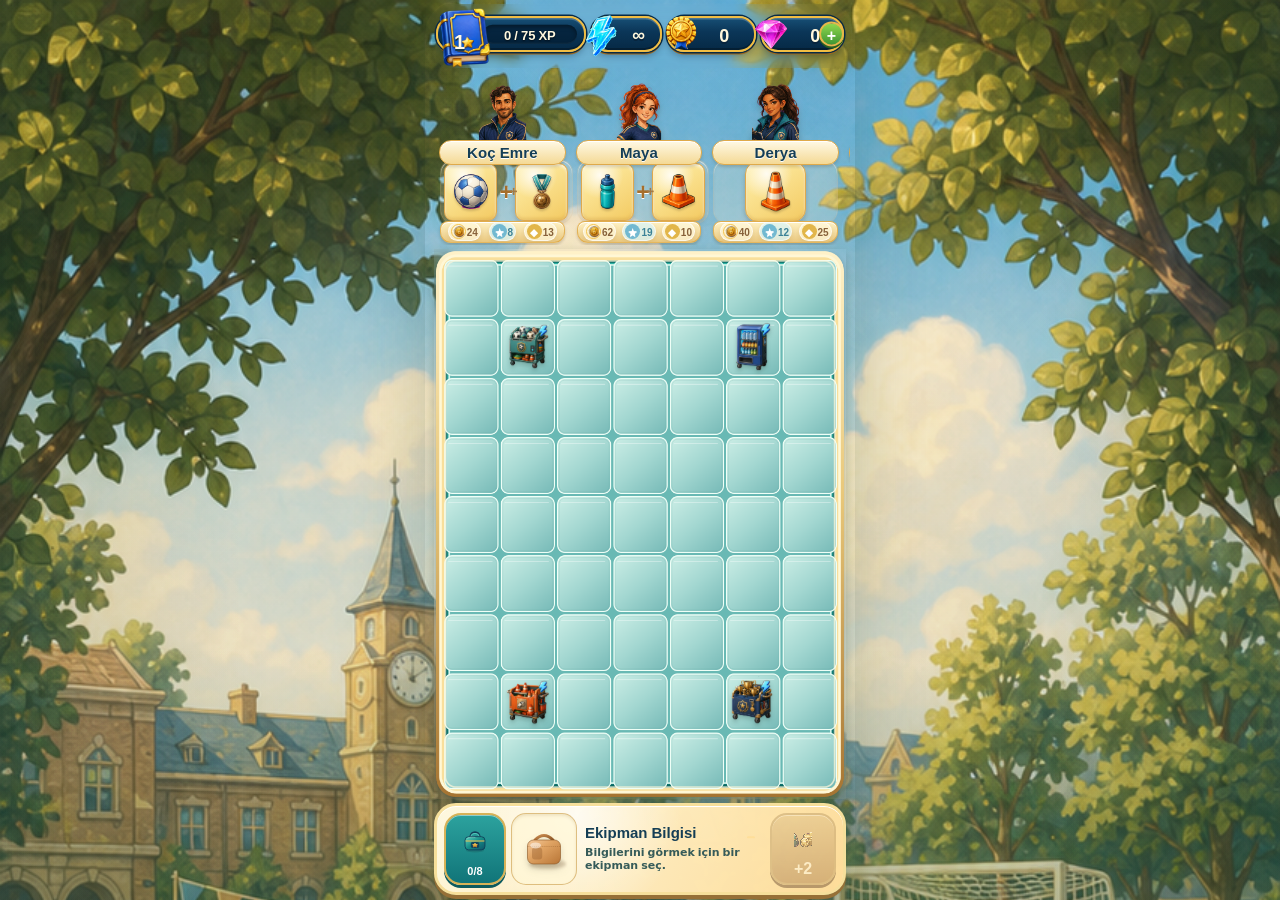
==== index.html @ e4838171 "Rebuild gameplay with static board and distinct assets" ====
<!DOCTYPE html>
<html lang="tr">
<head>
  <meta charset="UTF-8">
  <meta name="viewport" content="width=device-width, initial-scale=1, maximum-scale=1, user-scalable=no">
  <meta name="theme-color" content="#173f61">
  <title>Champion Tour — Futbol Birleştirme Prototipi</title>
  <link rel="stylesheet" href="style.css?v=cozy-reference-3">
  <link rel="stylesheet" href="cozy-academy-production.css?v=cozy-reference-8">
</head>
<body>
  <div class="scene" aria-hidden="true">
    <div class="sun"></div>
    <div class="cloud cloud-a"></div>
    <div class="cloud cloud-b"></div>
    <div class="academy-world" id="academyWorld">
      <div class="academy-horizon"></div>
      <div class="campus-road road-main"></div>
      <div class="campus-road road-side"></div>
      <div class="academy-field field-main">
        <span class="field-circle"></span>
        <span class="field-goal goal-a"></span>
        <span class="field-goal goal-b"></span>
      </div>
      <div class="academy-field field-training"></div>
      <div class="academy-stands stands-left"></div>
      <div class="academy-stands stands-right"></div>
      <div class="academy-building clubhouse">
        <span class="building-sign">CT</span>
      </div>
      <div class="academy-building fitness-center">
        <span class="building-sign">FIT</span>
      </div>
      <div class="campus-trees trees-left"><i></i><i></i><i></i></div>
      <div class="campus-trees trees-right"><i></i><i></i><i></i></div>
      <div class="campus-lights lights-left"><i></i><i></i></div>
      <div class="campus-lights lights-right"><i></i><i></i></div>
    </div>
  </div>

  <main class="game">
    <h1 class="visually-hidden">Champion Tour</h1>
    <header class="game-header" data-i18n-aria="resources.title">
      <section class="player-level-card hud-capsule" aria-label="Oyuncu seviyesi ve deneyimi">
        <div class="level-ring" id="playerXpRing" aria-hidden="true">
          <img class="hud-reference-image level-reference-image" src="assets/CozyAcademy/Full/UI/HUD/V3/level-book.png" alt="">
          <svg viewBox="0 0 48 48">
            <circle class="level-ring-track" cx="24" cy="24" r="20"></circle>
            <circle class="level-ring-progress" cx="24" cy="24" r="20"></circle>
          </svg>
          <span class="level-book-pages"></span>
          <span id="playerLevelValue">1</span>
        </div>
        <div class="level-copy">
          <small>SEVİYE</small>
          <strong id="xpValue">0 / 100 XP</strong>
        </div>
      </section>
      <button class="reputation-button" id="reputationButton" type="button" aria-label="Akademi İtibarı bilgisi">
        <span aria-hidden="true">★</span>
        <strong id="reputationValue">0</strong>
      </button>

      <section class="energy-card hud-capsule" data-i18n-aria="energy.label">
        <img class="hud-reference-image energy-reference-image" src="assets/CozyAcademy/Full/UI/HUD/V3/energy.png" alt="" aria-hidden="true">
        <div class="energy-content">
          <div class="energy-row">
            <strong id="energyValue">100</strong>
            <span class="energy-maximum">/ 100</span>
          </div>
          <div class="energy-track" aria-hidden="true">
            <span class="energy-fill" id="energyFill"></span>
          </div>
          <div class="energy-timer" id="energyTimerRow">
            <span>Sonraki</span>
            <strong id="energyTimer"></strong>
          </div>
        </div>
      </section>

      <section class="resource-pill resource-coins hud-capsule" aria-label="Altın">
        <img class="hud-reference-image coin-reference-image" src="assets/CozyAcademy/Full/UI/HUD/V3/coin.png" alt="" aria-hidden="true">
        <span class="resource-copy"><small>ALTIN</small><strong id="coinValue">0</strong></span>
      </section>

      <section class="resource-pill resource-gems hud-capsule" aria-label="Elmas">
        <img class="hud-reference-image gem-reference-image" src="assets/CozyAcademy/Full/UI/HUD/V3/gem.png" alt="" aria-hidden="true">
        <span class="resource-copy"><small>ELMAS</small><strong id="gemValue">0</strong></span>
      </section>
      <button type="button" class="campus-hud-button" id="campusHudButton" aria-label="Akademi Rehberini aç">
        <img data-ui-icon="menu" alt="" aria-hidden="true">
      </button>
      <span id="eventValue" hidden>0</span>
    </header>

    <section class="orders-shell" data-i18n-aria="orders.title">
      <div class="orders-strip" id="ordersStrip" role="region" data-i18n-aria="orders.title"></div>
      <span class="orders-scroll-progress" aria-hidden="true"><i id="ordersScrollThumb"></i></span>
    </section>

    <section class="mastery-orders" id="masteryOrders" aria-label="Ustalık siparişleri" hidden></section>

    <section class="board-frame">
      <div class="board-heading">
        <span class="board-heading-dot"></span>
        <span data-i18n="prototype.board"></span>
        <span class="board-heading-dot"></span>
      </div>
      <span class="board-vine board-vine-left" aria-hidden="true"></span>
      <span class="board-vine board-vine-right" aria-hidden="true"></span>
      <div class="board" id="board" role="grid" data-i18n-aria="prototype.board"></div>
    </section>

    <section class="item-info-panel is-visible is-empty" id="itemInfoPanel" aria-live="polite" aria-hidden="false">
      <button class="storage-button" id="storageButton" type="button" aria-label="Depoyu aç">
        <img data-ui-icon="storage" alt="" aria-hidden="true">
        <span id="storageCount">0/8</span>
      </button>
      <div class="item-info-icon-wrap">
        <img id="itemInfoIcon" alt="">
      </div>
      <div class="item-info-copy">
        <div class="item-info-title-row">
          <strong id="itemInfoName"></strong>
          <span id="itemInfoLevel"></span>
        </div>
        <p id="itemInfoDescription"></p>
        <div class="item-info-meta">
          <span id="itemInfoProducer"></span>
          <span id="itemInfoRarity"></span>
          <span id="itemInfoNext"></span>
          <span class="producer-output-chip" id="producerOutputChip" hidden>
            <span>Üretir:</span>
            <img id="producerOutputIcon" alt="">
            <strong id="producerOutputName"></strong>
          </span>
        </div>
      </div>
      <button class="production-mode-control" id="productionModeControl" type="button"
        aria-label="Üretim enerji modunu değiştir" hidden>
        <img data-ui-icon="energy" alt="" aria-hidden="true">
        <strong id="productionModeValue">1</strong>
        <span id="productionModeSummary">1 enerji • Standart</span>
      </button>
      <button class="item-info-button" id="itemInfoButton" type="button" aria-label="Detaylı bilgiyi aç" hidden>i</button>
      <button class="sell-button" id="sellButton" type="button" aria-label="Seçili ürünü sat" disabled>
        <img data-ui-icon="sell" alt="" aria-hidden="true">
        <span>+2</span>
      </button>
    </section>

    <footer class="hint">
      <span class="hint-icon" aria-hidden="true">↔</span>
      <span data-i18n="prototype.hint"></span>
    </footer>
  </main>

  <div class="toast" id="toast" role="status" aria-live="polite"></div>

  <div class="item-detail-overlay" id="itemDetailOverlay" hidden>
    <section class="item-detail-card" role="dialog" aria-modal="true" aria-labelledby="itemDetailTitle">
      <button class="item-detail-close" id="itemDetailClose" type="button" aria-label="Bilgi ekranını kapat">×</button>
      <div id="itemDetailContent"></div>
    </section>
  </div>

  <div class="academy-info-overlay" id="academyInfoOverlay" hidden>
    <section class="academy-info-card" role="dialog" aria-modal="true" aria-labelledby="academyInfoTitle">
      <button class="academy-info-close" id="academyInfoClose" type="button" aria-label="Bilgi ekranını kapat">×</button>
      <div id="academyInfoContent"></div>
    </section>
  </div>

  <div class="storage-overlay" id="storageOverlay" hidden>
    <section class="storage-drawer" role="dialog" aria-labelledby="storageTitle">
      <header>
        <div><small>FUTBOL AKADEMİSİ</small><h2 id="storageTitle">Depo</h2></div>
        <strong id="storageCapacityValue">8 SLOT</strong>
        <button id="storageCloseButton" type="button" aria-label="Depoyu kapat">×</button>
      </header>
      <p>Ürünleri board ile depo arasında sürükle veya depodaki ürüne dokun.</p>
      <div class="storage-grid" id="storageGrid"></div>
    </section>
  </div>

  <div class="sports-campus-overlay" id="sportsCampusOverlay" hidden>
    <section class="sports-campus-screen" role="dialog" aria-modal="true" aria-labelledby="sportsCampusTitle">
      <header class="campus-screen-header">
        <div>
          <span class="campus-kicker">CHAMPION TOUR</span>
          <h2 id="sportsCampusTitle">Spor Kampüsü</h2>
          <p>Akademilerini yenile, geleceğin şampiyonlarını yetiştir.</p>
        </div>
        <div class="campus-level-chip">
          <small>KAMPÜS SEVİYESİ</small>
          <strong id="campusLevelValue">1</strong>
        </div>
      </header>
      <div class="campus-map" id="campusAcademyGrid" aria-label="Spor akademileri"></div>
      <footer class="campus-screen-footer">
        <span id="campusProgressText">Football Academy yenileniyor</span>
        <button type="button" class="campus-close-button" id="campusCloseButton">Oyuna dön</button>
      </footer>
    </section>

    <section class="football-renovation-screen" id="footballRenovationScreen" role="dialog" aria-modal="true" aria-labelledby="footballRenovationTitle" hidden>
      <header class="renovation-header">
        <button type="button" class="campus-back-button" id="campusBackButton" aria-label="Spor Kampüsüne dön">‹</button>
        <div>
          <span class="campus-kicker">SPOR KAMPÜSÜ</span>
          <h2 id="footballRenovationTitle">Football Academy</h2>
          <p id="footballRenovationSubtitle">Eski tesisi adım adım şampiyonların akademisine dönüştür.</p>
        </div>
        <strong class="renovation-level" id="renovationLevelValue">1 / 30</strong>
      </header>

      <div class="football-campus-visual" id="footballCampusVisual" data-stage="1" aria-label="Football Academy yenileme görünümü">
        <div class="renovation-sky"></div>
        <div class="renovation-building">
          <span class="renovation-roof"></span>
          <span class="renovation-sign">CT</span>
        </div>
        <div class="renovation-pitch">
          <span class="renovation-pitch-circle"></span>
          <span class="renovation-goal"></span>
        </div>
        <div class="renovation-stands"></div>
        <div class="renovation-fitness">FIT</div>
        <div class="renovation-path"></div>
        <div class="renovation-lights"><i></i><i></i></div>
        <div class="renovation-landscape"><i></i><i></i><i></i></div>
      </div>

      <div class="facility-progress-strip" id="facilityProgressStrip" aria-label="Football Academy tesis ilerlemesi"></div>

      <div class="renovation-action-panel" id="renovationActionPanel">
        <span class="renovation-action-icon" id="renovationActionIcon" aria-hidden="true">🏠</span>
        <div class="renovation-action-copy">
          <small id="renovationActionKicker">SEVİYE 2 GELİŞTİRMESİ</small>
          <strong id="renovationActionTitle">Kulüp binası çatısı</strong>
          <p id="renovationActionDescription">Eksik çatıyı tamamla.</p>
        </div>
        <button type="button" class="renovation-action-button" id="renovationActionButton">
          <span>Geliştirmeyi yap</span>
          <small>Tek kampüs yenilemesi</small>
        </button>
      </div>
    </section>
  </div>

  <script src="js/i18n.js"></script>
  <script src="js/game-data.js?v=mastery-depth-2"></script>
  <script src="js/production-rules.js?v=producer-mastery-1"></script>
  <script src="js/producer-progression.js?v=mastery-guide-1"></script>
  <script src="js/progression.js?v=producer-mastery-1"></script>
  <script src="js/sports-content.js?v=sprint-8-4-multi-producer"></script>
  <script src="js/academy.js?v=sprint-8-4-multi-producer"></script>
  <script src="js/audio.js"></script>
  <script src="script.js?v=mastery-depth-2"></script>
</body>
</html>
---- style.css ----
:root {
  --sky: #69b9d8;
  --sky-light: #d7f0e8;
  --cream: #fff9ea;
  --green: #6fbb72;
  --green-light: #a9d899;
  --green-dark: #3f8d56;
  --blue: #2b8cac;
  --blue-dark: #176a88;
  --gold: #ffd15d;
  --gold-dark: #c88625;
  --ink: #493a30;
  --shadow: rgba(45, 67, 43, .22);
  --font: "Trebuchet MS", "Arial Rounded MT Bold", system-ui, sans-serif;
  --board-lift: 22px;
  --item-ground-offset: 2.5px;
  --slot-gap: clamp(1.1px, .31vw, 1.7px);
}

* { box-sizing: border-box; }

html,
body {
  width: 100%;
  min-height: 100%;
  margin: 0;
  overflow: hidden;
  overscroll-behavior: none;
}

body {
  min-height: 100dvh;
  color: var(--ink);
  font-family: var(--font);
  background: linear-gradient(180deg, var(--sky), var(--sky-light) 60%, #6fb66c);
  -webkit-tap-highlight-color: transparent;
  user-select: none;
}

.scene {
  position: fixed;
  inset: 0;
  overflow: hidden;
  pointer-events: none;
}

.sun {
  position: absolute;
  top: -15vmin;
  right: -10vmin;
  width: 48vmin;
  aspect-ratio: 1;
  border-radius: 50%;
  background: radial-gradient(circle, rgba(255,247,179,.92), rgba(255,235,146,.24) 53%, transparent 72%);
}

.cloud {
  position: absolute;
  width: 120px;
  height: 28px;
  border-radius: 30px;
  background: rgba(255,255,255,.48);
}

.cloud::before,
.cloud::after {
  content: "";
  position: absolute;
  bottom: 5px;
  border-radius: 50%;
  background: inherit;
}

.cloud::before { left: 18px; width: 50px; height: 50px; }
.cloud::after { right: 16px; width: 38px; height: 38px; }
.cloud-a { top: 14%; left: 4%; transform: scale(.68); }
.cloud-b { top: 25%; right: 3%; transform: scale(.45); opacity: .7; }

.academy {
  position: absolute;
  left: 50%;
  bottom: 20%;
  width: min(720px, 110vw);
  height: 170px;
  transform: translateX(-50%);
  border-radius: 24px 24px 0 0;
  background: linear-gradient(135deg, #f9e7c1, #ddb987);
  opacity: .48;
}

.academy-roof {
  position: absolute;
  inset: -22px -12px auto;
  height: 40px;
  border-radius: 14px;
  background: repeating-linear-gradient(90deg, #d57950 0 20px, #bf6042 20px 23px);
}

.academy-badge {
  position: absolute;
  top: 36px;
  left: 50%;
  width: 50px;
  height: 50px;
  transform: translateX(-50%);
  display: grid;
  place-items: center;
  color: white;
  font-weight: 900;
  border: 3px solid var(--gold);
  border-radius: 50%;
  background: var(--blue);
}

.pitch {
  position: absolute;
  inset: 70% -15% -15%;
  border-radius: 50% 50% 0 0;
  background:
    linear-gradient(90deg, transparent 49.7%, rgba(255,255,255,.4) 49.7% 50.3%, transparent 50.3%),
    repeating-linear-gradient(90deg, rgba(255,255,255,.07) 0 12%, rgba(34,100,47,.06) 12% 24%),
    #58a960;
}

.pitch::after {
  content: "";
  position: absolute;
  top: 6%;
  left: 50%;
  width: 180px;
  height: 100px;
  transform: translateX(-50%);
  border: 3px solid rgba(255,255,255,.35);
  border-radius: 50%;
}

.academy-world {
  --pitch-progress: 0;
  --stands-progress: 0;
  --clubhouse-progress: 0;
  --fitness-progress: 0;
  --paths-progress: 0;
  --landscape-progress: 0;
  --lighting-progress: 0;
  position: absolute;
  inset: 29% -4% -12%;
  overflow: hidden;
  border-radius: 48% 48% 0 0;
  background:
    radial-gradient(ellipse at 50% 5%, rgba(213,239,187,.72), transparent 38%),
    repeating-linear-gradient(90deg, rgba(255,255,255,.045) 0 9%, rgba(37,105,54,.035) 9% 18%),
    linear-gradient(180deg, #80c77d, #4b9c59 68%, #3f8a50);
  box-shadow:
    inset 0 18px 40px rgba(255,255,224,.18),
    0 -8px 30px rgba(65,119,70,.12);
}

.academy-horizon {
  position: absolute;
  inset: 0 0 auto;
  height: 24%;
  background:
    radial-gradient(ellipse at 50% 100%, rgba(239,227,179,.72), transparent 54%);
}

.academy-field {
  position: absolute;
  overflow: hidden;
  border: 3px solid rgba(255,247,211,.88);
  border-radius: 18px;
  background:
    linear-gradient(90deg, transparent 49%, rgba(255,255,255,.6) 49% 51%, transparent 51%),
    repeating-linear-gradient(90deg, rgba(255,255,255,.08) 0 14%, rgba(38,114,57,.08) 14% 28%),
    #67b86d;
  box-shadow:
    0 8px 18px rgba(32,77,44,.2),
    inset 0 0 0 2px rgba(45,123,63,.16);
  transition: opacity .45s ease, transform .45s ease, filter .45s ease;
}

.field-main {
  left: 50%;
  bottom: 8%;
  width: min(46vw, 520px);
  height: min(23vw, 260px);
  opacity: calc(.32 + var(--pitch-progress) * .68);
  transform: translateX(-50%) scale(calc(.86 + var(--pitch-progress) * .14));
  filter: saturate(calc(.6 + var(--pitch-progress) * .55));
}

.field-training {
  right: 5%;
  top: 20%;
  width: min(25vw, 300px);
  height: min(13vw, 150px);
  opacity: calc(var(--pitch-progress) * .72);
  transform: translateY(calc(28px - var(--pitch-progress) * 28px));
}

.field-circle {
  position: absolute;
  left: 50%;
  top: 50%;
  width: 25%;
  aspect-ratio: 1;
  border: 2px solid rgba(255,255,255,.58);
  border-radius: 50%;
  transform: translate(-50%, -50%);
}

.field-goal {
  position: absolute;
  top: 36%;
  width: 6%;
  height: 28%;
  border: 2px solid rgba(255,255,255,.72);
}

.goal-a { left: 1%; border-left: 0; }
.goal-b { right: 1%; border-right: 0; }

.campus-road {
  position: absolute;
  z-index: 1;
  background:
    repeating-linear-gradient(90deg, rgba(255,255,255,.18) 0 18px, transparent 18px 22px),
    linear-gradient(#d9c69c, #bfa477);
  box-shadow: 0 3px 8px rgba(84,68,44,.15);
  opacity: calc(.12 + var(--paths-progress) * .88);
  transition: opacity .45s ease, transform .45s ease;
}

.road-main {
  left: 50%;
  bottom: -4%;
  width: 11%;
  height: 72%;
  transform: translateX(-50%) perspective(260px) rotateX(16deg);
}

.road-side {
  left: 8%;
  right: 8%;
  top: 42%;
  height: 5%;
  border-radius: 999px;
}

.academy-building {
  position: absolute;
  z-index: 2;
  min-width: 120px;
  border: 3px solid rgba(255,244,208,.84);
  border-radius: 18px 18px 8px 8px;
  background:
    linear-gradient(90deg, transparent 18%, rgba(111,188,202,.74) 18% 33%, transparent 33% 67%, rgba(111,188,202,.74) 67% 82%, transparent 82%),
    linear-gradient(155deg, #fff2cf, #d6a96f);
  box-shadow:
    0 10px 20px rgba(72,61,41,.2),
    inset 0 2px 0 rgba(255,255,255,.72);
  transition: opacity .45s ease, transform .45s ease;
}

.academy-building::before {
  content: "";
  position: absolute;
  left: -6px;
  right: -6px;
  top: -13px;
  height: 18px;
  border-radius: 10px 10px 3px 3px;
  background: linear-gradient(180deg, #e1885c, #b95a42);
  box-shadow: inset 0 2px 0 rgba(255,255,255,.28);
}

.clubhouse {
  left: 7%;
  top: 22%;
  width: calc(150px + var(--clubhouse-progress) * 85px);
  height: calc(72px + var(--clubhouse-progress) * 48px);
  opacity: calc(.28 + var(--clubhouse-progress) * .72);
  transform: translateY(calc(24px - var(--clubhouse-progress) * 24px));
}

.fitness-center {
  right: 7%;
  top: 48%;
  width: calc(125px + var(--fitness-progress) * 70px);
  height: calc(62px + var(--fitness-progress) * 38px);
  opacity: calc(var(--fitness-progress) * .92);
  transform: translateY(calc(28px - var(--fitness-progress) * 28px));
}

.building-sign {
  position: absolute;
  left: 50%;
  top: 12px;
  padding: 3px 7px;
  color: #fff5c9;
  font-size: 11px;
  font-weight: 950;
  border: 2px solid #ffd96d;
  border-radius: 999px;
  background: #2c8ca7;
  transform: translateX(-50%);
}

.academy-stands {
  position: absolute;
  z-index: 2;
  bottom: 24%;
  width: 16%;
  height: calc(34px + var(--stands-progress) * 72px);
  border: 3px solid rgba(255,245,210,.75);
  border-radius: 12px 12px 4px 4px;
  background:
    repeating-linear-gradient(180deg, #55a6b8 0 10px, #e8d0a1 10px 16px);
  box-shadow: 0 8px 16px rgba(47,71,47,.2);
  opacity: calc(var(--stands-progress) * .94);
  transition: opacity .45s ease, height .45s ease;
}

.stands-left { left: 6%; transform: skewY(-5deg); }
.stands-right { right: 6%; transform: skewY(5deg); }

.campus-trees {
  position: absolute;
  z-index: 3;
  display: flex;
  gap: 18px;
  opacity: calc(.12 + var(--landscape-progress) * .88);
  transition: opacity .45s ease, transform .45s ease;
}

.trees-left { left: 2%; bottom: 5%; }
.trees-right { right: 2%; top: 11%; }

.campus-trees i {
  position: relative;
  width: 32px;
  height: 46px;
  display: block;
  border-radius: 50% 50% 45% 45%;
  background: radial-gradient(circle at 35% 28%, #b9df7d, #4d9b58 72%);
  box-shadow: 0 6px 10px rgba(36,76,43,.18);
}

.campus-trees i::after {
  content: "";
  position: absolute;
  left: 50%;
  bottom: -10px;
  width: 7px;
  height: 16px;
  border-radius: 3px;
  background: #8d633e;
  transform: translateX(-50%);
}

.campus-lights {
  position: absolute;
  z-index: 3;
  display: flex;
  gap: 42px;
  opacity: var(--lighting-progress);
  transition: opacity .45s ease, filter .45s ease;
  filter: drop-shadow(0 0 calc(var(--lighting-progress) * 14px) rgba(255,238,140,.8));
}

.lights-left { left: 18%; bottom: 15%; }
.lights-right { right: 18%; bottom: 15%; }

.campus-lights i {
  position: relative;
  width: 5px;
  height: 78px;
  display: block;
  border-radius: 4px;
  background: #58777b;
}

.campus-lights i::before {
  content: "";
  position: absolute;
  left: -9px;
  top: -5px;
  width: 23px;
  height: 10px;
  border-radius: 4px;
  background: linear-gradient(180deg, #fff7b0, #d8bf68);
}

.game {
  position: relative;
  z-index: 1;
  width: min(100%, 560px);
  height: 100dvh;
  min-height: 540px;
  margin: 0 auto;
  padding: max(10px, env(safe-area-inset-top)) 10px max(9px, env(safe-area-inset-bottom));
  display: flex;
  flex-direction: column;
  gap: 12px;
}

.game-header {
  position: relative;
  flex: 0 0 auto;
  width: min(100%, 536px);
  min-height: 62px;
  margin: 0 auto;
  padding: 5px;
  display: grid;
  grid-template-columns: minmax(116px, 1.28fr) minmax(132px, 1.48fr) minmax(82px, .9fr) minmax(78px, .84fr);
  align-items: stretch;
  gap: 5px;
  border: 1px solid rgba(255,255,255,.34);
  border-radius: 25px;
  background:
    linear-gradient(180deg, rgba(255,255,255,.22), rgba(38,127,151,.12));
  box-shadow:
    0 10px 24px rgba(33,75,77,.1),
    inset 0 1px 0 rgba(255,255,255,.35);
  backdrop-filter: blur(8px);
}

.visually-hidden {
  position: absolute !important;
  width: 1px !important;
  height: 1px !important;
  padding: 0 !important;
  margin: -1px !important;
  overflow: hidden !important;
  clip: rect(0, 0, 0, 0) !important;
  white-space: nowrap !important;
  border: 0 !important;
}

.hud-capsule {
  position: relative;
  min-width: 0;
  min-height: 50px;
  border: 2px solid rgba(255,248,207,.94);
  border-radius: 18px;
  background:
    radial-gradient(circle at 28% 0%, rgba(136,227,239,.42), transparent 48%),
    linear-gradient(165deg, #35a9c5, #227f9f 64%, #1d708f);
  box-shadow:
    0 3px 0 rgba(25,94,118,.62),
    0 7px 14px rgba(42,70,60,.16),
    inset 0 2px 0 rgba(255,255,255,.34),
    inset 0 -2px 4px rgba(14,74,98,.2);
  backdrop-filter: blur(12px);
}

.player-level-card {
  padding: 4px 7px 4px 3px;
  display: flex;
  align-items: center;
  gap: 6px;
  border-color: rgba(255,249,215,.98);
  background:
    radial-gradient(circle at 18% 0%, rgba(255,255,255,.92), transparent 48%),
    linear-gradient(155deg, #fff9df, #eed7a8);
  box-shadow:
    0 3px 0 rgba(104,76,42,.2),
    0 7px 14px rgba(42,70,60,.14),
    inset 0 2px 0 rgba(255,255,255,.82);
}

.level-ring {
  --xp-progress: 0;
  position: relative;
  width: 52px;
  height: 52px;
  display: grid;
  place-items: center;
  flex: 0 0 auto;
  border-radius: 50%;
  background: linear-gradient(145deg, #55bfd1, #257e9e);
  box-shadow:
    0 3px 0 rgba(24,91,116,.58),
    inset 0 2px 1px rgba(255,255,255,.35);
}

.level-ring svg {
  position: absolute;
  inset: 1px;
  width: calc(100% - 2px);
  height: calc(100% - 2px);
  overflow: visible;
  transform: rotate(-90deg);
}

.level-ring circle {
  fill: none;
  stroke-width: 4;
}

.level-ring-track { stroke: rgba(255,255,255,.28); }

.level-ring-progress {
  stroke: #fff5b7;
  stroke-linecap: round;
  stroke-dasharray: 125.67;
  stroke-dashoffset: calc(125.67 * (1 - var(--xp-progress)));
  filter: drop-shadow(0 1px 2px rgba(103,76,24,.25));
  transition: stroke-dashoffset 300ms ease-out;
}

.level-ring span {
  color: white;
  font-size: 21px;
  font-weight: 950;
  line-height: 1;
  text-shadow: 0 2px 0 rgba(19,83,107,.68);
}

.level-copy,
.resource-copy {
  min-width: 0;
  display: flex;
  flex-direction: column;
  justify-content: center;
}

.level-copy small,
.resource-copy small {
  color: #d9f4f7;
  font-size: 7px;
  font-weight: 950;
  letter-spacing: .65px;
  line-height: 1;
}

.player-level-card .level-copy small { color: #3b7e8b; }
.player-level-card .level-copy strong { color: #705d47; }

.level-copy strong {
  margin-top: 4px;
  overflow: hidden;
  color: white;
  font-size: 8.5px;
  line-height: 1.1;
  text-overflow: ellipsis;
  white-space: nowrap;
}

.energy-card {
  padding: 4px 7px 4px 2px;
  display: flex;
  align-items: center;
  gap: 6px;
  border-color: #fff2a6;
  box-shadow:
    0 3px 0 rgba(22,91,114,.64),
    0 0 0 2px rgba(255,222,86,.2),
    0 8px 16px rgba(42,70,60,.18),
    inset 0 2px 0 rgba(255,255,255,.38);
}

.hud-icon {
  display: grid;
  place-items: center;
  flex: 0 0 auto;
  filter: drop-shadow(0 3px 2px rgba(63,67,44,.19));
}

.energy-symbol {
  width: 42px;
  height: 47px;
  color: #fff6a6;
  border: 2px solid rgba(255,247,196,.92);
  border-radius: 16px;
  background: linear-gradient(145deg, #74d8ec, #2589b5);
  box-shadow:
    0 3px 0 #1d7699,
    inset 0 2px 1px rgba(255,255,255,.42);
  transform: rotate(-4deg);
}

.energy-symbol svg {
  width: 25px;
  height: 25px;
  fill: currentColor;
  stroke: rgba(64,125,100,.2);
  stroke-width: .7;
}

.energy-content { min-width: 0; flex: 1; }

.energy-row {
  display: flex;
  align-items: baseline;
  gap: 2px;
}

.energy-row strong {
  color: white;
  font-size: 17px;
  line-height: 1;
  white-space: nowrap;
}

.energy-maximum {
  color: #d9f4f7;
  font-size: 8px;
  font-weight: 900;
  white-space: nowrap;
}

.energy-track {
  height: 6px;
  margin: 4px 0 3px;
  overflow: hidden;
  border: 1px solid rgba(14,68,88,.34);
  border-radius: 99px;
  background: rgba(8,57,78,.32);
  box-shadow: inset 0 1px 2px rgba(4,48,67,.26);
}

.energy-fill {
  display: block;
  width: 100%;
  height: 100%;
  border-radius: inherit;
  background: linear-gradient(90deg, #57b968, #9cdf77);
  box-shadow: inset 0 1px 0 rgba(255,255,255,.55);
  transition: width .25s ease;
}

.energy-timer {
  display: flex;
  align-items: center;
  justify-content: space-between;
  gap: 3px;
  color: #d6f1f5;
  font-size: 6.8px;
  font-weight: 800;
  white-space: nowrap;
}

.energy-timer[hidden] { display: none; }
.energy-timer strong { color: #fff5b0; font-size: 8.5px; }

.resource-pill {
  padding: 4px 6px 4px 1px;
  display: flex;
  align-items: center;
  justify-content: flex-start;
  gap: 4px;
  color: #79614c;
}

.resource-icon {
  width: 42px;
  height: 42px;
  margin-left: -3px;
}

.resource-icon svg {
  width: 100%;
  height: 100%;
  overflow: visible;
  fill: currentColor;
  stroke: rgba(255,255,255,.72);
  stroke-width: 1.15;
  stroke-linecap: round;
  stroke-linejoin: round;
}

.resource-icon .icon-detail {
  fill: none;
  stroke: rgba(255,255,255,.84);
  stroke-width: 1.25;
}

.resource-copy strong {
  margin-top: 3px;
  color: white;
  font-size: 14px;
  line-height: 1;
  text-shadow: 0 1px 1px rgba(20,69,87,.72);
}

.resource-coins { color: #d69a25; }
.resource-coins .resource-copy strong {
  font-size: 17px;
  letter-spacing: -.3px;
}

.resource-gems {
  color: #d9c0ff;
  border-color: rgba(255,237,188,.96);
  background:
    radial-gradient(circle at 28% 0%, rgba(255,255,255,.34), transparent 46%),
    linear-gradient(165deg, #8863d8, #6242b2 64%, #4e3696);
  box-shadow:
    0 3px 0 rgba(65,38,130,.66),
    0 7px 14px rgba(53,43,92,.2),
    inset 0 2px 0 rgba(255,255,255,.3);
}

.orders-shell {
  position: relative;
  width: min(98%, 500px);
  margin: 7px auto 0;
  padding-top: 17px;
  flex: 0 0 auto;
  overflow: hidden;
}

.orders-label {
  position: absolute;
  z-index: 5;
  top: 0;
  left: 14px;
  height: 20px;
  padding: 0 9px;
  display: flex;
  align-items: center;
  color: #fff9dc;
  font-size: 7px;
  font-weight: 950;
  letter-spacing: .75px;
  border: 2px solid rgba(255,235,155,.95);
  border-radius: 999px;
  background: linear-gradient(180deg, #48aec2, #287d9a);
  box-shadow:
    0 2px 0 #1f6780,
    inset 0 1px 0 rgba(255,255,255,.35);
  pointer-events: none;
}

.orders-strip {
  width: 100%;
  min-height: 92px;
  padding: 0 8px 5px;
  box-sizing: border-box;
  display: flex;
  flex-flow: row nowrap;
  gap: 7px;
  overflow-x: auto;
  overflow-y: hidden;
  scroll-snap-type: x mandatory;
  scroll-behavior: smooth;
  overscroll-behavior-x: contain;
  scrollbar-width: none;
  touch-action: pan-x;
  cursor: grab;
}

.orders-strip::-webkit-scrollbar { display: none; }
.orders-strip.is-dragging { cursor: grabbing; scroll-snap-type: none; user-select: none; }

.orders-scroll-progress {
  position: absolute;
  z-index: 6;
  left: 50%;
  bottom: 0;
  width: 38px;
  height: 3px;
  overflow: hidden;
  border-radius: 999px;
  background: rgba(59,105,91,.16);
  transform: translateX(-50%);
  pointer-events: none;
}

.orders-scroll-progress i {
  display: block;
  width: 50%;
  height: 100%;
  border-radius: inherit;
  background: linear-gradient(90deg, #69b9a0, #e7b851);
  transform: translateX(var(--orders-progress-x, 0%));
  transition: transform 90ms linear;
}

.order-card {
  position: relative;
  flex: 0 0 calc((100% - 14px) / 2.9);
  min-width: 0;
  min-height: 88px;
  padding: 7px 7px 7px 6px;
  display: grid;
  grid-template-columns: 43px minmax(0, 1fr);
  grid-template-rows: 15px minmax(40px, 1fr) 19px;
  align-items: center;
  column-gap: 5px;
  overflow: hidden;
  scroll-snap-align: start;
  touch-action: pan-x;
  border: 1px solid rgba(255,255,255,.86);
  border-radius: 19px;
  background:
    radial-gradient(circle at 18% 12%, rgba(255,255,255,.72), transparent 44%),
    linear-gradient(145deg, rgba(255,253,240,.98), rgba(243,226,196,.96));
  box-shadow:
    0 7px 16px rgba(71,69,43,.14),
    0 2px 3px rgba(112,83,49,.08),
    inset 0 1px 0 rgba(255,255,255,.94),
    inset 0 -1px 0 rgba(166,126,77,.08);
  transition: transform 130ms ease, box-shadow 130ms ease, filter 130ms ease;
}

.order-card::after {
  content: "";
  position: absolute;
  inset: 1px 1px auto;
  height: 42%;
  border-radius: 17px 17px 50% 50%;
  background: linear-gradient(rgba(255,255,255,.25), transparent);
  pointer-events: none;
}

.order-card.multi-requirement {
  grid-template-columns: 43px minmax(0, 1fr);
}

.customer-portrait {
  position: relative;
  z-index: 3;
  grid-column: 1;
  grid-row: 1 / 4;
  align-self: center;
  width: 46px;
  height: 62px;
  margin-left: -10px;
  overflow: hidden;
  border: 3px solid rgba(255,250,220,.98);
  border-radius: 22px;
  background: #d8efdc;
  box-shadow:
    0 3px 0 rgba(108,77,42,.18),
    0 5px 9px rgba(56,71,45,.18),
    inset 0 1px 0 rgba(255,255,255,.8);
}

.order-customer-name {
  position: relative;
  z-index: 2;
  grid-column: 2;
  grid-row: 1;
  align-self: start;
  overflow: hidden;
  color: #477768;
  font-size: 8px;
  font-weight: 950;
  line-height: 1;
  letter-spacing: .1px;
  text-overflow: ellipsis;
  white-space: nowrap;
}

.customer-portrait img {
  width: 100%;
  height: 100%;
  display: block;
  object-fit: cover;
  object-position: center;
  image-rendering: auto;
  pointer-events: none;
}

.order-items {
  position: relative;
  z-index: 1;
  grid-column: 2;
  grid-row: 2;
  width: 100%;
  height: 40px;
  padding: 2px 4px;
  display: flex;
  align-items: center;
  justify-content: flex-start;
  gap: 5px;
  border: 1px solid rgba(185,148,95,.12);
  border-radius: 13px;
  background: rgba(255,248,223,.52);
  box-shadow:
    inset 0 1px 2px rgba(125,91,55,.08),
    inset 0 1px 0 rgba(255,255,255,.65);
}

.order-items.multi-item {
  width: 100%;
}

.order-item-chip {
  position: relative;
  width: 38px;
  height: 38px;
  display: grid;
  place-items: center;
  flex: 0 0 auto;
  border-radius: 12px;
  transition:
    background 140ms ease,
    box-shadow 140ms ease,
    filter 140ms ease;
}

.order-items.multi-item .order-item-chip {
  width: 32px;
  height: 36px;
  border-radius: 9px;
}

.order-item-chip img {
  width: 38px;
  height: 38px;
  object-fit: contain;
  filter: drop-shadow(0 4px 3px rgba(68,68,42,.18));
  pointer-events: none;
}

.order-items.multi-item .order-item-chip img {
  width: 31px;
  height: 31px;
}

.order-items.multi-item .order-item-chip + .order-item-chip::before {
  content: "+";
  position: absolute;
  left: -7px;
  top: 50%;
  color: #a47a45;
  font-size: 10px;
  font-weight: 950;
  transform: translateY(-50%);
}

.order-item-quantity {
  position: absolute;
  right: -2px;
  bottom: -2px;
  min-width: 15px;
  padding: 1px 3px;
  color: white;
  font-size: 7px;
  font-weight: 900;
  text-align: center;
  border-radius: 999px;
  background: rgba(60,91,63,.84);
  box-shadow: 0 1px 3px rgba(48,64,42,.2);
}

.order-quantity {
  position: absolute;
  z-index: 2;
  top: 22px;
  right: 7px;
  min-width: 24px;
  padding: 2px 6px;
  color: #397261;
  font-size: 12px;
  line-height: 1.1;
  text-align: center;
  border-radius: 999px;
  background: rgba(180,218,177,.48);
  box-shadow: inset 0 1px 0 rgba(255,255,255,.55);
}

.order-rewards {
  position: relative;
  z-index: 1;
  grid-column: 2;
  grid-row: 3;
  justify-self: stretch;
  display: flex;
  align-items: center;
  justify-content: flex-start;
  gap: 4px;
  white-space: nowrap;
}

.order-reward {
  display: inline-flex;
  align-items: center;
  gap: 3px;
  min-height: 16px;
  padding: 2px 5px 2px 3px;
  color: #87613a;
  font-size: 8.5px;
  font-weight: 950;
  line-height: 1;
  border: 1px solid rgba(255,255,255,.66);
  border-radius: 999px;
  background: rgba(255,248,220,.72);
  box-shadow: 0 2px 4px rgba(83,65,40,.08);
}

.order-reward i {
  width: 11px;
  height: 11px;
  display: grid;
  place-items: center;
  flex: 0 0 auto;
  font-style: normal;
}

.order-reward-coins i {
  border: 1px solid #f3c14e;
  border-radius: 50%;
  background: linear-gradient(145deg, #ffe477, #d99b27);
  box-shadow: inset 0 1px 0 rgba(255,255,255,.55);
}

.order-reward-xp i {
  color: #4f9fb7;
  font-size: 11px;
  text-shadow: 0 1px 0 white;
}

.order-reward-xp {
  color: #3c8297;
  background: rgba(218,244,245,.78);
}

.order-card.order-target {
  transform: translateY(-3px) scale(1.04);
  box-shadow: 0 0 0 3px rgba(255,220,98,.68), 0 9px 18px rgba(67,70,45,.18);
}

.order-card.invalid-target {
  filter: saturate(.75);
  box-shadow: 0 0 0 2px rgba(211,104,80,.5);
}

.order-card.order-partial {
  border-color: rgba(121,164,111,.52);
  box-shadow:
    0 7px 16px rgba(71,69,43,.14),
    0 0 0 2px rgba(84,132,77,.12),
    inset 0 1px 0 rgba(255,255,255,.94);
}

.order-item-chip.item-partial {
  background:
    radial-gradient(circle at 35% 22%, rgba(206,235,185,.34), transparent 54%),
    linear-gradient(145deg, #799f6e, #547f58);
  box-shadow:
    inset 0 1px 0 rgba(255,255,255,.25),
    0 2px 5px rgba(45,82,47,.18);
}

.order-item-chip.item-partial img {
  filter:
    brightness(1.08)
    drop-shadow(0 3px 3px rgba(34,56,33,.25));
}

.order-card.order-ready {
  border-color: rgba(218,246,181,.96);
  background:
    radial-gradient(circle at 20% 12%, rgba(255,255,238,.78), transparent 43%),
    linear-gradient(145deg, #dff4bd 0%, #b6e38c 58%, #9fd276 100%);
  box-shadow:
    0 0 0 2px rgba(196,232,146,.32),
    0 8px 18px rgba(66,112,57,.18),
    inset 0 2px 0 rgba(255,255,255,.72),
    inset 0 -2px 5px rgba(82,139,63,.1);
}

.order-item-chip.item-ready {
  background:
    radial-gradient(circle at 35% 20%, rgba(255,255,226,.72), transparent 52%),
    linear-gradient(145deg, #d6f2ad, #94ce70);
  box-shadow:
    inset 0 2px 0 rgba(255,255,255,.58),
    0 0 0 2px rgba(209,240,166,.36),
    0 3px 7px rgba(57,104,48,.18);
}

.order-item-chip.item-ready img {
  filter:
    brightness(1.14)
    saturate(1.08)
    drop-shadow(0 0 5px rgba(235,255,190,.74))
    drop-shadow(0 4px 3px rgba(68,68,42,.16));
}

.order-card.order-ready .order-quantity {
  opacity: 0;
}

.order-deliver-button {
  position: absolute;
  z-index: 4;
  top: 27px;
  right: 7px;
  width: 31px;
  height: 31px;
  display: grid;
  place-items: center;
  padding: 0;
  color: white;
  font: 900 18px/1 sans-serif;
  border: 2px solid rgba(255,252,224,.96);
  border-radius: 50%;
  background: linear-gradient(145deg, #78cc72, #3d9c5d);
  box-shadow:
    0 3px 7px rgba(54,109,59,.25),
    inset 0 1px 0 rgba(255,255,255,.48);
  cursor: pointer;
  touch-action: manipulation;
  animation: orderReadyButtonIn 180ms cubic-bezier(.16,.82,.24,1) both;
}

.order-deliver-button[hidden] {
  display: none;
}

.order-deliver-button:hover {
  filter: brightness(1.06);
}

.order-deliver-button:active {
  transform: scale(.91);
}

.cell.order-match {
  border-color: rgba(219,248,181,.88);
  background:
    radial-gradient(circle at 36% 22%, rgba(250,255,224,.82), transparent 50%),
    linear-gradient(145deg, #cbed9f 0%, #a4d87d 58%, #8ac36b 100%);
  box-shadow:
    inset 0 2px 4px rgba(255,255,255,.48),
    inset 0 -5px 10px rgba(67,119,55,.12),
    0 0 0 2px rgba(190,230,137,.28),
    0 5px 11px rgba(52,99,47,.17);
}

.cell.order-match-partial {
  border-color: rgba(137,178,124,.72);
  background:
    radial-gradient(circle at 36% 22%, rgba(212,237,193,.32), transparent 52%),
    linear-gradient(145deg, #799e6f 0%, #618a61 58%, #517957 100%);
  box-shadow:
    inset 0 2px 4px rgba(255,255,255,.2),
    inset 0 -5px 10px rgba(34,72,40,.16),
    0 0 0 2px rgba(102,151,91,.2),
    0 5px 10px rgba(37,73,40,.16);
}

.cell.order-match:not(.drag-source) .ball,
.cell.order-match-partial:not(.drag-source) .ball {
  animation: orderMatchGlow 1.35s ease-in-out infinite;
}

.order-card.order-complete {
  pointer-events: none;
  animation: orderComplete 310ms cubic-bezier(.18,.76,.26,1) both;
}

.order-card.order-complete::before {
  content: "";
  position: absolute;
  z-index: 0;
  inset: -20%;
  border-radius: 50%;
  background:
    radial-gradient(circle, rgba(255,255,255,.92) 0 8%, rgba(255,224,117,.46) 30%, transparent 66%);
  pointer-events: none;
  animation: orderAcceptanceGlow 230ms ease-out both;
}

.order-card.order-entering {
  animation: orderEnter 240ms cubic-bezier(.16,.82,.24,1) both;
}

.board-frame {
  position: relative;
  min-height: 0;
  width: min(100%, calc((100dvh - 290px) * 7 / 9));
  max-width: 430px;
  aspect-ratio: 7 / 9;
  margin:
    max(8px, calc((100dvh - 700px) / 2 - var(--board-lift)))
    auto
    auto;
  padding: clamp(7px, 2vw, 11px);
  border: 3px solid rgba(255,252,232,.92);
  border-radius: 31px;
  background:
    linear-gradient(
      145deg,
      rgba(255,252,232,.96) 0%,
      rgba(243,220,180,.92) 52%,
      rgba(218,181,133,.86) 100%
    );
  box-shadow:
    0 7px 0 rgba(105,76,45,.16),
    0 20px 44px rgba(54,73,45,.21),
    0 5px 14px rgba(91,69,44,.12),
    0 0 0 1px rgba(255,246,218,.32),
    inset 0 2px 0 rgba(255,255,255,.9),
    inset 0 -3px 6px rgba(132,91,51,.11);
  backdrop-filter: blur(10px);
}

.board-heading {
  position: absolute;
  z-index: 4;
  top: -14px;
  left: 50%;
  height: 26px;
  min-width: 128px;
  padding: 0 12px;
  transform: translateX(-50%);
  display: flex;
  align-items: center;
  justify-content: center;
  gap: 6px;
  color: white;
  font-size: 10px;
  font-weight: 900;
  border: 2px solid #ffe289;
  border-radius: 999px;
  background: linear-gradient(#51b2c5, #287e9e);
  box-shadow: 0 3px 0 #1b6682, inset 0 2px 0 rgba(255,255,255,.34);
}

.board-heading-dot { width: 5px; height: 5px; border-radius: 50%; background: var(--gold); }

.board {
  --board-grass: rgba(151, 202, 153, .86);
  --board-grass-dark: rgba(137, 188, 140, .86);
  --grass-light: rgba(255, 255, 235, .075);
  --grass-shadow: rgba(54, 104, 60, .045);
  position: relative;
  isolation: isolate;
  width: 100%;
  height: 100%;
  padding: clamp(5px, 1.5vw, 8px);
  display: grid;
  grid-template-columns: repeat(7, 1fr);
  grid-template-rows: repeat(9, 1fr);
  gap: 0;
  overflow: hidden;
  border: 2px solid rgba(100,139,88,.22);
  border-radius: 22px;
  background:
    radial-gradient(
      ellipse at 50% 46%,
      #b4d9aa 0%,
      #9dcd9b 52%,
      #86b888 78%,
      #78a77c 100%
    );
  box-shadow:
    inset 0 0 20px rgba(42, 83, 47, .16),
    inset 0 7px 13px rgba(255,255,235,.1),
    inset 0 -6px 11px rgba(42,82,48,.1),
    inset 0 1px 0 rgba(255,255,255,.3),
    0 2px 5px rgba(54,82,48,.11);
}

.cell {
  position: relative;
  min-width: 0;
  min-height: 0;
  display: grid;
  place-items: center;
  overflow: hidden;
  touch-action: none;
  border: 0;
  border-radius: 0;
  background-color: var(--board-grass);
  background-image:
    radial-gradient(ellipse at 38% 24%, var(--grass-light), transparent 72%),
    linear-gradient(82deg, transparent 47%, rgba(255,255,238,.022) 49%, transparent 52%);
  background-size: 100% 100%, 13px 17px;
  box-shadow:
    inset 0 0 10px rgba(255,255,235,.04),
    inset 0 -5px 11px var(--grass-shadow);
  transition: transform .14s ease, box-shadow .14s ease, filter .14s ease;
}

.cell:nth-child(even) {
  background-color: var(--board-grass-dark);
}
.cell.occupied { cursor: grab; }
.cell.drag-source { filter: brightness(.91); }
.cell.drag-target { transform: scale(1.04); box-shadow: 0 0 14px rgba(49,208,151,.28); }
.cell.invalid-target { box-shadow: 0 0 0 2px rgba(221,103,77,.62) inset; }
.cell.merge-resolving { pointer-events: none; }

.cell.item-selected::before {
  content: "";
  position: absolute;
  z-index: 1;
  inset: 10%;
  pointer-events: none;
  border: 1px solid rgba(255,251,214,.55);
  border-radius: 50%;
  background:
    radial-gradient(circle, rgba(255,250,205,.28) 0 30%, rgba(143,213,195,.14) 54%, transparent 74%);
  box-shadow:
    0 0 10px rgba(255,244,177,.22),
    inset 0 1px 3px rgba(255,255,255,.3);
  animation: selectionIn 150ms ease-out both;
}

.cell.drag-target::before {
  content: "";
  position: absolute;
  z-index: 9;
  inset: 5px;
  pointer-events: none;
  border: 2px solid rgba(108,207,177,.68);
  border-radius: 9px;
  box-shadow: 0 0 8px rgba(83,184,155,.2), inset 0 0 6px rgba(255,255,255,.16);
}

.ball,
.ball-wrap,
.producer-wrap,
.producer-image,
.item-shadow {
  background: transparent;
}

.ball-wrap {
  position: absolute;
  top: calc(50% + var(--item-ground-offset));
  left: 50%;
  width: 92%;
  height: 92%;
  display: flex;
  align-items: center;
  justify-content: center;
  margin: 0;
  padding: 0;
  overflow: hidden;
  pointer-events: none;
  transform: translate(-50%, -50%);
  transform-origin: 50% 50%;
  transition: transform 120ms ease-out, filter 120ms ease-out;
  z-index: 2;
}

.item-shadow {
  position: absolute;
  z-index: 0;
  left: 50%;
  bottom: 8%;
  width: 66%;
  height: 19%;
  transform: translateX(-50%);
  object-fit: contain;
  object-position: center;
  image-rendering: auto;
  opacity: .4;
  pointer-events: none;
  -webkit-user-drag: none;
  transition: width 120ms ease-out, opacity 120ms ease-out, transform 120ms ease-out;
}

.ball {
  display: block;
  width: 100%;
  height: 100%;
  margin: 0;
  padding: 0;
  object-fit: contain;
  object-position: center;
  image-rendering: auto;
  pointer-events: none;
  -webkit-user-drag: none;
  filter: drop-shadow(0 3px 2px rgba(47,54,30,.2));
  transform-origin: center;
  transform: scale(1.41);
  transition: transform 120ms ease-out, filter 120ms ease-out;
  position: relative;
  z-index: 1;
}

.producer-cell {
  z-index: 3;
  overflow: visible;
  border: 2px solid rgba(247, 239, 201, .92);
  background:
    radial-gradient(circle at 30% 18%, rgba(255,255,255,.72), transparent 38%),
    linear-gradient(145deg, #b8e2d3, #79bda8);
  box-shadow:
    inset 0 2px 2px rgba(255,255,255,.72),
    inset 0 -3px 6px rgba(39,102,82,.12),
    0 4px 9px rgba(45,83,65,.2);
}

.producer-wrap {
  position: absolute;
  top: 50%;
  left: 50%;
  width: 98%;
  height: 98%;
  transform: translate(-50%, -50%);
  display: flex;
  align-items: center;
  justify-content: center;
  overflow: visible;
  z-index: 2;
  pointer-events: none;
  transform-origin: center;
}

.producer-wrap .item-shadow {
  bottom: 4%;
  width: 70%;
  opacity: .3;
}

.producer-image {
  position: absolute;
  z-index: 1;
  inset: 0;
  width: 100%;
  height: 100%;
  display: block;
  object-fit: contain;
  object-position: center;
  image-rendering: auto;
  transform: scale(1.59);
  transform-origin: center;
  filter:
    drop-shadow(0 3px 3px rgba(41, 70, 51, .22));
  pointer-events: auto;
  touch-action: none;
  -webkit-user-drag: none;
}

.producer-cell.ready { animation: producerPulse 1.35s ease-in-out infinite; }
.producer-cell.producer-pressed .producer-wrap {
  animation: producerPress 120ms ease-out;
}

.producer-cell.producer-upgrade {
  z-index: 11;
}

.producer-cell.producer-upgrade::after {
  content: "";
  position: absolute;
  z-index: 6;
  inset: -16%;
  border-radius: 50%;
  background:
    radial-gradient(circle, rgba(255,255,255,.9) 0 9%, rgba(255,226,116,.54) 31%, transparent 68%);
  pointer-events: none;
  animation: producerUpgradeGlow 1200ms cubic-bezier(.16,.8,.24,1) both;
}

.producer-cell.producer-upgrade .producer-image {
  animation: producerUpgradeReveal 1200ms cubic-bezier(.16,.8,.24,1) both;
}


@media (hover: hover) and (pointer: fine) {
  .cell:not(.drag-source):hover .ball-wrap {
    transform: translate(-50%, -50%) scale(1.05);
  }
}

.cell.drag-source .ball-wrap {
  transform: translate(-50%, calc(-50% - 4px)) scale(1.1);
  filter: brightness(1.04);
}

.cell.item-selected:not(.producer-cell):not(.drag-source) .ball-wrap {
  transform: translate(-50%, -50%) scale(1.08);
  filter:
    brightness(1.04)
    drop-shadow(0 0 7px rgba(255,243,161,.52))
    drop-shadow(0 4px 3px rgba(47,54,30,.18));
}

.cell.drag-source .item-shadow {
  width: 78%;
  opacity: .5;
  transform: translateX(-50%) scale(1.3);
}

.drag-ghost {
  position: fixed;
  z-index: 120;
  width: min(72px, 17vw);
  height: min(72px, 17vw);
  object-fit: contain;
  object-position: center;
  background: transparent;
  pointer-events: none;
  transform: translate(-50%, -62%) rotate(var(--drag-tilt, 0deg));
  transform-origin: center;
  transition: transform 70ms ease-out;
  filter: drop-shadow(0 13px 10px rgba(38,49,27,.34));
  will-change: left, top, transform;
}

.drag-ghost-content {
  position: absolute;
  inset: 0;
  transform-origin: center;
  animation: dragLift 120ms ease-out forwards;
  will-change: transform;
}

.drag-ghost-ball {
  position: absolute;
  z-index: 1;
  inset: 0;
  width: 100%;
  height: 100%;
  object-fit: contain;
  object-position: center;
  image-rendering: auto;
  transform: scale(1.41);
  pointer-events: none;
  -webkit-user-drag: none;
}

.drag-ghost .drag-ghost-shadow {
  bottom: 6%;
  width: 86%;
  opacity: .52;
  transform: translateX(-50%) scale(1.3);
}

.drag-ghost.drag-drop .drag-ghost-content {
  animation: dragDropSettle 100ms ease-out forwards;
}

.drag-ghost.drag-drop .drag-ghost-shadow {
  animation: dragShadowSettle 100ms ease-out forwards;
}

.drag-ghost.drag-return {
  animation: dragReturn 150ms ease-out forwards;
}

.drag-ghost.drag-return .drag-ghost-content {
  animation: dragReturnScale 150ms ease-out forwards;
}

.drag-ghost.order-delivery {
  transition: none;
  animation: orderDelivery 180ms cubic-bezier(.2,.72,.28,1) forwards;
}

.drag-ghost.order-delivery .drag-ghost-content {
  animation: orderDeliveryAbsorb 180ms cubic-bezier(.2,.72,.28,1) forwards;
}

.drag-ghost.order-delivery .drag-ghost-shadow {
  animation: orderDeliveryShadow 180ms ease-out forwards;
}

.drag-ghost.producer-ghost {
  border: none;
  border-radius: 0;
  background: transparent;
  transform: translate(-50%, -58%) scale(1.25);
}

.producer-launch {
  position: fixed;
  z-index: 125;
  pointer-events: none;
  transform: translate(-50%, -50%);
  will-change: transform;
}

.producer-launch-content {
  position: absolute;
  inset: 0;
  will-change: transform;
}

.producer-launch-ball {
  position: absolute;
  z-index: 1;
  inset: 0;
  width: 100%;
  height: 100%;
  object-fit: contain;
  pointer-events: none;
  -webkit-user-drag: none;
}


.producer-launch .item-shadow {
  bottom: 8%;
  width: 66%;
  opacity: .4;
  filter: blur(.45px);
}

.cell.spawn-landed .ball-wrap {
  animation: spawnCellSettle 110ms cubic-bezier(.2, .72, .28, 1) both;
}

.item-info-panel {
  position: relative;
  width: 78%;
  height: 100px;
  min-height: 100px;
  box-sizing: border-box;
  margin: 0 auto;
  padding: 12px 17px 12px 14px;
  display: flex;
  align-items: center;
  gap: 14px;
  overflow: hidden;
  flex: 0 0 auto;
  color: var(--ink);
  border: 1px solid rgba(255,255,255,.78);
  border-radius: 20px;
  background:
    linear-gradient(145deg, rgba(255,253,239,.97), rgba(247,232,205,.95));
  box-shadow:
    0 10px 24px rgba(66,70,46,.15),
    0 3px 0 rgba(126,91,53,.1),
    inset 0 1px 0 rgba(255,255,255,.86);
  opacity: 0;
  visibility: hidden;
  transform: translateY(-5px) scale(.98);
  transition:
    opacity 140ms ease,
    transform 160ms ease,
    visibility 0s linear 160ms;
}

.item-info-panel.is-visible {
  opacity: 1;
  visibility: visible;
  transform: translateY(0) scale(1);
  transition-delay: 0s;
}

.item-info-panel.is-empty .item-info-icon-wrap,
.item-info-panel.is-empty .item-info-copy {
  opacity: 0;
}

.item-info-panel.content-change .item-info-icon-wrap,
.item-info-panel.content-change .item-info-copy {
  animation: infoContentChange 170ms ease-out both;
}

.item-info-icon-wrap {
  width: 68px;
  height: 68px;
  flex: 0 0 auto;
  display: grid;
  place-items: center;
  border-radius: 18px;
  background: linear-gradient(145deg, rgba(191,226,186,.84), rgba(133,190,154,.78));
  box-shadow: inset 0 2px 0 rgba(255,255,255,.5), 0 3px 8px rgba(69,94,62,.12);
}

.item-info-icon-wrap img {
  width: 94%;
  height: 94%;
  object-fit: contain;
  filter: drop-shadow(0 4px 3px rgba(61,65,39,.18));
}

.item-info-copy {
  min-width: 0;
  flex: 1;
  padding-right: 30px;
}

.item-info-title-row {
  display: flex;
  align-items: center;
  justify-content: space-between;
  gap: 8px;
}

.item-info-copy strong {
  display: block;
  color: #376f61;
  font-size: 14px;
  font-weight: 900;
  line-height: 1.15;
}

.item-info-copy p {
  margin: 5px 0 0;
  color: #7c6959;
  font-size: 10.5px;
  font-weight: 700;
  line-height: 1.3;
}

.item-info-title-row > span {
  flex: 0 0 auto;
  padding: 2px 6px;
  color: #9a682c;
  font-size: 8px;
  font-weight: 900;
  border-radius: 999px;
  background: rgba(255,220,135,.5);
}

.item-info-meta {
  margin-top: 5px;
  display: flex;
  flex-wrap: wrap;
  gap: 3px 7px;
  color: #5e877a;
  font-size: 7px;
  font-weight: 800;
}

.producer-xp-debug {
  margin-top: 7px;
  min-height: 25px;
  padding: 4px 10px;
  color: #fffaf0;
  font: inherit;
  font-size: 8px;
  font-weight: 900;
  border: 1px solid rgba(255,255,255,.72);
  border-radius: 999px;
  background: linear-gradient(145deg, #59b99b, #398f7d);
  box-shadow: 0 3px 7px rgba(51,101,81,.18), inset 0 1px 0 rgba(255,255,255,.35);
  cursor: pointer;
  transition: transform 100ms ease, filter 100ms ease;
}

.producer-xp-debug:hover { filter: brightness(1.05); }
.producer-xp-debug:active { transform: scale(.96); }
.producer-xp-debug[hidden] { display: none; }

.production-mode-control {
  min-width: 128px;
  min-height: 44px;
  display: inline-grid;
  grid-template-columns: 22px 18px 1fr;
  align-items: center;
  gap: 3px;
  margin: -4px 0 -5px;
  padding: 3px 8px 3px 5px;
  color: #fff9df;
  font: inherit;
  border: 1px solid rgba(255,255,255,.76);
  border-radius: 999px;
  background: linear-gradient(145deg, rgba(57,151,177,.96), rgba(38,111,147,.97));
  box-shadow:
    0 4px 10px rgba(33,93,113,.18),
    inset 0 1px 0 rgba(255,255,255,.38);
  cursor: pointer;
  touch-action: manipulation;
  transition: transform 100ms ease-out, filter 100ms ease-out;
}

.production-mode-control img {
  width: 22px;
  height: 26px;
  object-fit: contain;
  filter: drop-shadow(0 1px 1px rgba(21,63,77,.25));
}

.production-mode-control strong {
  color: white;
  font-size: 13px;
  line-height: 1;
  text-shadow: 0 1px 2px rgba(22,63,76,.34);
}

.production-mode-control span {
  overflow: hidden;
  color: #f7f5dc;
  font-size: 7px;
  font-weight: 900;
  line-height: 1.1;
  text-align: left;
  white-space: nowrap;
  text-overflow: ellipsis;
}

.production-mode-control:hover { filter: brightness(1.06); }
.production-mode-control:active { transform: scale(.95); }
.production-mode-control[hidden] { display: none; }

.item-info-button {
  position: absolute;
  top: 10px;
  right: 10px;
  z-index: 3;
  width: 34px;
  height: 34px;
  display: grid;
  place-items: center;
  padding: 0;
  color: white;
  font: 900 17px/1 Georgia, serif;
  border: 2px solid rgba(255,255,255,.9);
  border-radius: 50%;
  background: linear-gradient(145deg, #5fc3c9, #2f8fa1);
  box-shadow: 0 3px 8px rgba(45,105,108,.22), inset 0 1px 0 rgba(255,255,255,.42);
  cursor: pointer;
  transition: transform 110ms ease-out, filter 110ms ease-out;
}

.item-info-button:hover { filter: brightness(1.06); }
.item-info-button:active { transform: scale(.92); }
.item-info-button[hidden] { display: none; }

.producer-cell.source-highlight {
  animation: producerSourceHighlight 1.3s ease-in-out both;
  z-index: 12;
}

.item-detail-open { overflow: hidden; }

.item-detail-overlay {
  position: fixed;
  inset: 0;
  z-index: 4000;
  display: grid;
  place-items: center;
  padding: 16px;
  background: rgba(29, 70, 67, .58);
  backdrop-filter: blur(8px);
}

.item-detail-overlay[hidden] { display: none; }

.item-detail-card {
  position: relative;
  width: min(94vw, 520px);
  max-height: min(86dvh, 650px);
  overflow: auto;
  padding: 18px;
  border: 3px solid rgba(255,247,211,.95);
  border-radius: 28px;
  background:
    radial-gradient(circle at 24% 0, rgba(255,255,255,.84), transparent 38%),
    linear-gradient(150deg, #fff7df, #f2dfbc);
  box-shadow: 0 22px 54px rgba(23,60,54,.28), inset 0 2px 0 white;
}

.item-detail-close {
  position: absolute;
  z-index: 4;
  top: 10px;
  right: 10px;
  width: 36px;
  height: 36px;
  display: grid;
  place-items: center;
  padding: 0 0 3px;
  color: white;
  font: 900 24px/1 sans-serif;
  border: 2px solid rgba(255,255,255,.88);
  border-radius: 50%;
  background: linear-gradient(#e68d70, #c95f52);
  box-shadow: 0 3px 8px rgba(112,56,44,.2);
  cursor: pointer;
}

.item-detail-hero {
  display: flex;
  align-items: center;
  gap: 16px;
  padding-right: 34px;
}

.item-detail-hero-image {
  width: 116px;
  height: 116px;
  flex: 0 0 auto;
  object-fit: contain;
  filter: drop-shadow(0 6px 5px rgba(59,70,45,.18));
}

.item-detail-hero small,
.item-detail-producer-link small {
  color: #5a9a85;
  font-size: 9px;
  font-weight: 900;
  letter-spacing: .08em;
}

.item-detail-hero h2 {
  margin: 3px 0 7px;
  color: #326b5d;
  font-size: clamp(19px, 5vw, 25px);
  line-height: 1.05;
}

.item-detail-hero span {
  display: inline-block;
  padding: 4px 9px;
  color: #8c642e;
  font-size: 10px;
  font-weight: 900;
  border-radius: 999px;
  background: rgba(255,214,117,.52);
}

.item-detail-description,
.item-detail-position {
  color: #735f4f;
  font-size: 12px;
  font-weight: 700;
  line-height: 1.45;
}

.item-detail-producer-link {
  width: 100%;
  min-height: 82px;
  display: flex;
  align-items: center;
  gap: 12px;
  padding: 8px 14px;
  text-align: left;
  border: 2px solid rgba(91,158,132,.22);
  border-radius: 20px;
  background: rgba(207,235,211,.54);
  box-shadow: inset 0 1px 0 rgba(255,255,255,.72), 0 4px 10px rgba(65,96,70,.1);
  cursor: pointer;
}

.item-detail-producer-link img {
  width: 72px;
  height: 72px;
  object-fit: contain;
}

.item-detail-producer-link span { display: grid; gap: 4px; }
.item-detail-producer-link strong { color: #376f61; font-size: 14px; }

.item-detail-chain {
  margin-top: 14px;
  display: grid;
  grid-auto-flow: column;
  grid-auto-columns: minmax(104px, 1fr);
  gap: 9px;
  overflow-x: auto;
  overscroll-behavior-inline: contain;
  scroll-snap-type: inline proximity;
  padding: 4px 2px 10px;
  scrollbar-color: #8f9c94 rgba(255,255,255,.48);
  scrollbar-width: thin;
}

.item-detail-chain::-webkit-scrollbar { height: 7px; }
.item-detail-chain::-webkit-scrollbar-track {
  border-radius: 999px;
  background: rgba(255,255,255,.48);
}
.item-detail-chain::-webkit-scrollbar-thumb {
  border-radius: 999px;
  background: #8f9c94;
}

.item-detail-chain article {
  min-height: 154px;
  display: grid;
  place-items: center;
  align-content: start;
  gap: 4px;
  padding: 8px;
  text-align: center;
  border: 1px solid rgba(92,141,116,.18);
  border-radius: 18px;
  background: rgba(255,252,234,.72);
  box-shadow: 0 4px 10px rgba(78,91,57,.09), inset 0 1px 0 white;
  scroll-snap-align: start;
}

.item-detail-chain img {
  width: 88px;
  height: 88px;
  object-fit: contain;
}

.item-detail-chain small {
  color: #a27535;
  font-size: 8px;
  font-weight: 900;
}

.item-detail-chain strong {
  color: #426f62;
  font-size: 10px;
  line-height: 1.15;
}

.producer-diamond-flight {
  min-width: 34px;
  color: #65c9d0;
  font-size: 13px;
  font-weight: 900;
  white-space: nowrap;
}

.reward-flight {
  position: fixed;
  z-index: 160;
  min-width: 35px;
  display: inline-flex;
  align-items: center;
  justify-content: center;
  gap: 3px;
  padding: 3px 6px;
  color: #ffd460;
  font-size: 12px;
  font-weight: 900;
  white-space: nowrap;
  border: 1px solid rgba(255,255,255,.7);
  border-radius: 999px;
  background: rgba(255,248,207,.9);
  box-shadow: 0 4px 9px rgba(95,72,33,.2), inset 0 1px 0 white;
  text-shadow: 0 2px 3px rgba(112,72,24,.25);
  pointer-events: none;
  animation: rewardFlight 470ms cubic-bezier(.2,.72,.25,1) var(--reward-delay) both;
  will-change: transform, opacity;
}

.reward-flight-symbol {
  font-size: 16px;
  line-height: 1;
}

.reward-xp {
  color: #397b94;
  background: rgba(226,248,250,.92);
}

.hud-capsule.reward-received {
  animation: rewardCounterReceived 240ms cubic-bezier(.16,.82,.24,1);
}
.cell.merge-anticipation .ball-wrap {
  animation: mergeAnticipation 55ms cubic-bezier(.22, .61, .36, 1) both;
  will-change: transform;
}
.cell.merge-away .ball-wrap,
.ball-wrap.merge-away {
  animation: mergeAway 105ms cubic-bezier(.4, 0, .25, 1) forwards;
}

.ball-wrap.merge-echo {
  z-index: 5;
}

.cell.merge-pop::after {
  content: "";
  position: absolute;
  z-index: 1;
  inset: 3%;
  border-radius: 50%;
  background:
    radial-gradient(circle, rgba(255,255,255,.68), rgba(255,235,151,.22) 42%, rgba(255,255,255,0) 70%);
  opacity: 0;
  pointer-events: none;
  animation: mergeGlow 245ms cubic-bezier(.16, .8, .25, 1);
  will-change: transform, opacity;
}

.cell.merge-pop .ball-wrap {
  animation: mergePop 250ms cubic-bezier(.16, .82, .24, 1) both;
}

.cell.merge-pop .ball-wrap.merge-away {
  animation: mergeAway 105ms cubic-bezier(.4, 0, .25, 1) forwards;
}

.merge-sparks {
  position: absolute;
  z-index: 6;
  top: 50%;
  left: 50%;
  width: 1px;
  height: 1px;
  pointer-events: none;
}

.merge-spark {
  position: absolute;
  top: -2px;
  left: -2px;
  width: 4px;
  height: 4px;
  border-radius: 50%;
  background: linear-gradient(145deg, rgba(255,255,255,.96), rgba(255,220,104,.88));
  opacity: 0;
  transform: translate3d(0, 0, 0) scale(.65);
  will-change: transform, opacity;
}

.merge-sparks.is-active .merge-spark {
  animation: mergeSpark 285ms cubic-bezier(.18, .72, .28, 1) var(--spark-delay) forwards;
}

.merge-spark:nth-child(3n) {
  width: 3px;
  height: 3px;
  top: -1.5px;
  left: -1.5px;
}

@keyframes selectionIn {
  from { opacity: 0; transform: scale(.82); }
  to { opacity: 1; transform: scale(1); }
}

@keyframes spawnCellSettle {
  0% { transform: translate(-50%, -50%) scale(1); }
  16% { transform: translate(-50%, -50%) scale(.96); }
  55% { transform: translate(-50%, -50%) scale(1.04); }
  100% { transform: translate(-50%, -50%) scale(1); }
}

@keyframes mergeAway {
  0% {
    transform:
      translate(-50%, -50%)
      translate3d(var(--merge-shift-x), var(--merge-shift-y), 0)
      scale(.98);
    opacity: 1;
  }
  30% {
    transform:
      translate(-50%, -50%)
      translate3d(var(--merge-shift-x), var(--merge-shift-y), 0)
      scale(.94);
    opacity: 1;
  }
  100% {
    transform:
      translate(-50%, -50%)
      translate3d(var(--merge-shift-x), var(--merge-shift-y), 0)
      scale(.75);
    opacity: 0;
  }
}

@keyframes mergeAnticipation {
  from {
    transform: translate(-50%, -50%) translate3d(0, 0, 0) scale(1);
    filter: brightness(1);
  }
  to {
    transform:
      translate(-50%, -50%)
      translate3d(var(--merge-shift-x), var(--merge-shift-y), 0)
      scale(.98);
    filter: brightness(1.06);
  }
}

@keyframes mergePop {
  0% { transform: translate(-50%, -50%) scale(.72); opacity: .28; filter: brightness(1.2); }
  46% { transform: translate(-50%, -50%) scale(1.085); opacity: 1; filter: brightness(1.14) drop-shadow(0 0 6px rgba(255,238,151,.68)); }
  76% { transform: translate(-50%, -50%) scale(.985); opacity: 1; filter: brightness(1.04) drop-shadow(0 0 2px rgba(255,238,151,.24)); }
  100% { transform: translate(-50%, -50%) scale(1); filter: none; }
}

@keyframes infoContentChange {
  0% { transform: translateY(3px); opacity: .25; }
  100% { transform: translateY(0); opacity: 1; }
}

@keyframes mergeGlow {
  0% { transform: scale(.58); opacity: .5; }
  34% { opacity: .42; }
  100% { transform: scale(1.12); opacity: 0; }
}

@keyframes mergeSpark {
  0% {
    transform: translate3d(0, 0, 0) scale(.65);
    opacity: 0;
  }
  18% { opacity: .76; }
  100% {
    transform: translate3d(var(--spark-x), var(--spark-y), 0) scale(.15);
    opacity: 0;
  }
}

@keyframes producerPress {
  0% { transform: translate(-50%, -50%) scale(1); }
  35% { transform: translate(-50%, -50%) scale(.97); }
  100% { transform: translate(-50%, -50%) scale(1); }
}

@keyframes dragLift {
  from { transform: scale(1); }
  to { transform: scale(1.1); }
}

@keyframes dragDropSettle {
  from { transform: scale(1.1); }
  to { transform: scale(1); }
}

@keyframes dragShadowSettle {
  from {
    transform: translateX(-50%) scale(1.3);
    opacity: .52;
  }
  to {
    transform: translateX(-50%) scale(1);
    opacity: .4;
  }
}

@keyframes dragReturn {
  0% {
    transform: translate(-50%, -62%) translate3d(0, 0, 0) rotate(var(--drag-tilt, 0deg));
  }
  70% {
    transform:
      translate(-50%, -62%)
      translate3d(var(--drag-return-x), var(--drag-return-y), 0)
      rotate(0deg);
  }
  84% {
    transform:
      translate(-50%, -62%)
      translate3d(var(--drag-return-x), var(--drag-return-y), 0)
      rotate(0deg)
      scale(.97);
  }
  100% {
    transform:
      translate(-50%, -62%)
      translate3d(var(--drag-return-x), var(--drag-return-y), 0)
      rotate(0deg);
  }
}

@keyframes dragReturnScale {
  from { transform: scale(1.1); }
  to { transform: scale(1); }
}

@keyframes orderDelivery {
  0% {
    transform: translate(-50%, -62%) translate3d(0, 0, 0) rotate(var(--drag-tilt, 0deg));
    opacity: 1;
  }
  72% {
    transform:
      translate(-50%, -50%)
      translate3d(var(--order-delivery-x), var(--order-delivery-y), 0)
      rotate(0deg);
    opacity: 1;
  }
  100% {
    transform:
      translate(-50%, -50%)
      translate3d(var(--order-delivery-x), var(--order-delivery-y), 0)
      rotate(0deg);
    opacity: 0;
  }
}

@keyframes orderDeliveryAbsorb {
  0% { transform: scale(1.1); filter: brightness(1); }
  72% { transform: scale(.72); filter: brightness(1.16); }
  100% { transform: scale(.42); filter: brightness(1.35); }
}

@keyframes orderDeliveryShadow {
  from { transform: translateX(-50%) scale(1.3); opacity: .52; }
  to { transform: translateX(-50%) scale(.45); opacity: 0; }
}

@keyframes producerPulse {
  0%, 100% { transform: translateY(0); filter: brightness(1); }
  50% { transform: translateY(-2px); filter: brightness(1.07); }
}

@keyframes producerSourceHighlight {
  0%, 100% {
    transform: translateY(0) scale(1);
    filter: brightness(1);
    box-shadow: inset 0 2px 2px rgba(255,255,255,.72), 0 4px 9px rgba(45,83,65,.2);
  }
  24%, 70% {
    transform: translateY(-2px) scale(1.055);
    filter: brightness(1.08);
    box-shadow:
      inset 0 2px 2px rgba(255,255,255,.8),
      0 0 0 3px rgba(104,202,190,.34),
      0 7px 14px rgba(38,104,87,.23);
  }
  47% {
    transform: translateY(0) scale(1.015);
    filter: brightness(1.03);
  }
}

@keyframes producerUpgradeReveal {
  0% { transform: scale(.78); opacity: .2; filter: brightness(1.7) blur(2px); }
  24% { transform: scale(1.72); opacity: 1; filter: brightness(1.35); }
  52% { transform: scale(1.52); filter: brightness(1.12) drop-shadow(0 0 8px rgba(255,225,112,.75)); }
  74% { transform: scale(1.63); filter: brightness(1.05); }
  100% { transform: scale(1.59); opacity: 1; }
}

@keyframes producerUpgradeGlow {
  0% { transform: scale(.45) rotate(0deg); opacity: 0; }
  22% { opacity: .9; }
  68% { opacity: .36; }
  100% { transform: scale(1.25) rotate(16deg); opacity: 0; }
}

@keyframes orderComplete {
  0% { transform: translateY(0) scale(1.04); filter: brightness(1.1); }
  26% { transform: translateY(-2px) scale(1.065); filter: brightness(1.16); }
  58% { transform: translateY(-1px) scale(1.015); filter: brightness(1.06); opacity: 1; }
  100% { transform: translateY(-5px) scale(.96); filter: brightness(1); opacity: 0; }
}

@keyframes orderAcceptanceGlow {
  0% { transform: scale(.55); opacity: 0; }
  32% { opacity: .76; }
  100% { transform: scale(1.18); opacity: 0; }
}

@keyframes orderEnter {
  0% { transform: translateY(7px) scale(.94); opacity: 0; filter: brightness(1.1); }
  62% { transform: translateY(-1px) scale(1.025); opacity: 1; }
  100% { transform: translateY(0) scale(1); filter: none; }
}

@keyframes orderReadyButtonIn {
  from { transform: scale(.7); opacity: 0; }
  to { transform: scale(1); opacity: 1; }
}

@keyframes orderMatchGlow {
  0%, 100% {
    filter:
      brightness(1.04)
      drop-shadow(0 3px 2px rgba(47,54,30,.2))
      drop-shadow(0 0 2px rgba(255,223,111,.28));
  }
  50% {
    filter:
      brightness(1.11)
      drop-shadow(0 3px 2px rgba(47,54,30,.18))
      drop-shadow(0 0 6px rgba(255,220,94,.58));
  }
}

@keyframes rewardFlight {
  0% {
    transform: translate(-50%, -50%) scale(.65);
    opacity: 0;
  }
  18% {
    transform: translate(-50%, -60%) scale(1.15);
    opacity: 1;
  }
  100% {
    transform:
      translate(-50%, -50%)
      translate3d(var(--reward-x), var(--reward-y), 0)
      scale(.55);
    opacity: 0;
  }
}

@keyframes rewardCounterReceived {
  0% { transform: scale(1); filter: brightness(1); }
  45% { transform: translateY(-1px) scale(1.12); filter: brightness(1.14); }
  100% { transform: scale(1); filter: brightness(1); }
}

.hint {
  flex: 0 0 auto;
  min-height: 30px;
  display: flex;
  align-items: center;
  justify-content: center;
  gap: 7px;
  color: rgba(255,255,255,.95);
  font-size: 11px;
  font-weight: 800;
  text-shadow: 0 1px 2px rgba(35,75,57,.4);
}

.hint-icon {
  width: 25px;
  height: 20px;
  display: grid;
  place-items: center;
  color: #fff3a9;
  border: 1px solid rgba(255,255,255,.55);
  border-radius: 8px;
  background: rgba(37,120,134,.6);
}

.toast {
  position: fixed;
  z-index: 110;
  left: 50%;
  bottom: max(24px, env(safe-area-inset-bottom));
  max-width: calc(100% - 30px);
  padding: 10px 17px;
  color: white;
  font-size: 12px;
  font-weight: 800;
  white-space: nowrap;
  border: 1px solid rgba(255,255,255,.3);
  border-radius: 999px;
  background: rgba(48,65,52,.92);
  box-shadow: 0 8px 22px rgba(37,50,39,.25);
  opacity: 0;
  pointer-events: none;
  transform: translate(-50%, 15px);
  transition: opacity .2s ease, transform .2s ease;
}

.toast.show { opacity: 1; transform: translate(-50%, 0); }

.cell:focus-visible { outline: 3px solid #ffe16b; outline-offset: 2px; }

@media (max-width: 420px) {
  .game { gap: 8px; padding-left: 7px; padding-right: 7px; }
  .game-header {
    min-height: 52px;
    padding: 3px;
    grid-template-columns: 1.28fr 1.48fr .9fr .84fr;
    gap: 4px;
    border-radius: 20px;
  }
  .hud-capsule { min-height: 48px; border-radius: 16px; }
  .player-level-card { padding: 6px 4px; gap: 3px; }
  .level-ring { width: 46px; height: 46px; }
  .level-ring span { font-size: 18px; }
  .level-copy small,
  .resource-copy small { font-size: 6px; letter-spacing: .35px; }
  .level-copy strong { font-size: 7px; }
  .energy-card { min-height: 48px; padding: 4px 3px 4px 1px; gap: 2px; }
  .energy-symbol { width: 34px; height: 43px; border-radius: 13px; }
  .energy-symbol svg { width: 21px; height: 21px; }
  .energy-row strong { font-size: 14px; }
  .energy-maximum { font-size: 6.5px; }
  .energy-timer { font-size: 6px; }
  .energy-timer strong { font-size: 7.5px; }
  .resource-pill { padding: 6px 3px; gap: 2px; }
  .resource-icon { width: 31px; height: 31px; }
  .resource-copy strong { font-size: 11px; }
  .resource-coins { gap: 1px; }
  .resource-coins .resource-icon { width: 27px; height: 27px; margin-left: -1px; }
  .resource-coins .resource-copy small { display: none; }
  .resource-coins .resource-copy strong { margin-top: 0; font-size: 12px; }
  .orders-strip { gap: 4px; }
  .order-card,
  .order-card.multi-requirement {
    min-height: 82px;
    grid-template-columns: 36px minmax(0, 1fr);
    padding: 5px 4px;
    column-gap: 3px;
  }
  .customer-portrait { width: 40px; height: 55px; margin-left: -8px; }
  .order-customer-name { font-size: 7px; }
  .order-items { height: 37px; padding-left: 3px; padding-right: 3px; gap: 4px; }
  .order-item-chip,
  .order-item-chip img { width: 35px; height: 35px; }
  .order-items.multi-item .order-item-chip { width: 26px; height: 32px; }
  .order-items.multi-item .order-item-chip img { width: 27px; height: 27px; }
  .order-rewards { gap: 1px; }
  .order-reward { padding-left: 2px; padding-right: 2px; font-size: 6.7px; }
  .order-deliver-button { top: 25px; right: 5px; width: 27px; height: 27px; }
  .board-frame { width: min(100%, calc((100dvh - 270px) * 7 / 9)); border-radius: 23px; }
  .item-info-panel { width: 88%; }
}

/* Sprint 8.7 — safe item scale, compact details and six-order carousel */
:root {
  --normal-item-safe-size: 72%;
  /* Producer cells use a thicker border; 87% resolves to ~81% of the outer cell. */
  --producer-item-safe-size: 87%;
}

.ball-wrap {
  width: var(--normal-item-safe-size);
  height: var(--normal-item-safe-size);
  overflow: visible;
}

.ball,
.order-item-chip img {
  transform: none;
  object-fit: contain;
  object-position: center;
  image-rendering: auto;
}

.producer-cell {
  overflow: hidden;
}

.producer-cell::after {
  content: none;
}

.producer-wrap {
  width: var(--producer-item-safe-size);
  height: var(--producer-item-safe-size);
}

.producer-image {
  transform: none;
  object-fit: contain;
  object-position: center;
  image-rendering: auto;
}

.producer-energy-badge {
  position: absolute;
  z-index: 10;
  top: 4px;
  left: 4px;
  width: clamp(17px, 4.5vw, 20px);
  height: clamp(17px, 4.5vw, 20px);
  display: grid;
  place-items: center;
  color: #fffce7;
  font-size: clamp(9px, 2.2vw, 12px);
  line-height: 1;
  border: 1px solid rgba(255,255,255,.9);
  border-radius: 50%;
  background: linear-gradient(145deg, #64c6df, #248cb6);
  box-shadow: 0 2px 5px rgba(34,91,105,.26), inset 0 1px 0 rgba(255,255,255,.52);
  text-shadow: 0 1px 2px rgba(23,74,98,.4);
  pointer-events: none;
  transition: opacity 140ms ease, filter 140ms ease;
}

.producer-energy-badge svg {
  width: 58%;
  height: 68%;
  overflow: visible;
  fill: currentColor;
  filter: drop-shadow(0 1px 1px rgba(23,74,98,.32));
}

.producer-cell:not(.ready) .producer-energy-badge {
  opacity: .62;
  filter: grayscale(.35);
}

.producer-cell.energy-denied .producer-energy-badge {
  animation: producerEnergyDenied 300ms ease-out;
}

.producer-cell.drag-source > .producer-energy-badge {
  opacity: 0;
}

.item-info-panel {
  width: 78%;
  height: 75px;
  min-height: 75px;
  padding: 7px 11px;
  gap: 10px;
  border-radius: 17px;
}

.item-info-icon-wrap {
  width: 52px;
  height: 52px;
  border-radius: 14px;
}

.item-info-copy {
  padding-right: 28px;
}

.item-info-copy p {
  margin-top: 3px;
  overflow: hidden;
  white-space: nowrap;
  text-overflow: ellipsis;
}

.item-info-meta {
  display: none;
}

.item-info-button {
  width: 36px;
  height: 36px;
  min-width: 36px;
  min-height: 36px;
}

.drag-ghost.producer-ghost {
  overflow: visible;
}

.producer-ghost-image {
  display: block;
  width: 100%;
  height: 100%;
  object-fit: contain;
  object-position: center;
  image-rendering: auto;
  pointer-events: none;
}

.producer-ghost .producer-energy-badge {
  top: 1px;
  left: 1px;
  transform: scale(.8);
}

.order-card.order-complete {
  animation-duration: 940ms;
}

.drag-ghost.order-delivery {
  animation-duration: 420ms;
}

.drag-ghost.order-delivery .drag-ghost-content,
.drag-ghost.order-delivery .drag-ghost-shadow {
  animation-duration: 420ms;
}

.order-delivered-stamp {
  position: absolute;
  z-index: 12;
  inset: 50% auto auto 50%;
  width: 32px;
  height: 32px;
  display: grid;
  place-items: center;
  color: white;
  font-size: 20px;
  font-weight: 950;
  border: 2px solid rgba(255,255,255,.92);
  border-radius: 50%;
  background: linear-gradient(145deg, #7bcf73, #319d63);
  box-shadow: 0 5px 12px rgba(38,112,62,.25);
  pointer-events: none;
  animation: orderStamp 620ms cubic-bezier(.18,.8,.24,1) both;
}

.order-card.order-presenting .customer-portrait {
  animation: orderAvatarThanks 480ms ease-out both;
}

@keyframes producerEnergyDenied {
  0%, 100% { transform: translateX(0); filter: none; }
  30% { transform: translateX(-2px); filter: sepia(.55) saturate(2.2) hue-rotate(315deg); }
  60% { transform: translateX(2px); filter: sepia(.55) saturate(2.2) hue-rotate(315deg); }
}

@keyframes orderStamp {
  0% { transform: translate(-50%, -50%) scale(.5); opacity: 0; }
  30%, 72% { transform: translate(-50%, -50%) scale(1.08); opacity: 1; }
  100% { transform: translate(-50%, -50%) scale(.92); opacity: 0; }
}

@keyframes orderAvatarThanks {
  0%, 100% { transform: translateY(0) scale(1); }
  42% { transform: translateY(-3px) scale(1.08); }
}

@keyframes orderComplete {
  0% { transform: translateY(0) scale(1.025); filter: brightness(1.08); opacity: 1; }
  18% { transform: translateY(-2px) scale(1.05); filter: brightness(1.14); }
  70% { transform: translateY(0) scale(1); filter: brightness(1.03); opacity: 1; }
  100% { transform: translateY(-5px) scale(.97); filter: brightness(1); opacity: 0; }
}

@keyframes orderDelivery {
  0% {
    transform: translate(-50%, -62%) translate3d(0, 0, 0) rotate(var(--drag-tilt, 0deg));
    opacity: 1;
  }
  48% {
    transform:
      translate(-50%, -56%)
      translate3d(calc(var(--order-delivery-x) * .48), calc(var(--order-delivery-y) * .48 - 12px), 0)
      rotate(1deg);
    opacity: 1;
  }
  78% {
    transform:
      translate(-50%, -50%)
      translate3d(var(--order-delivery-x), var(--order-delivery-y), 0)
      rotate(0deg);
    opacity: 1;
  }
  100% {
    transform:
      translate(-50%, -50%)
      translate3d(var(--order-delivery-x), var(--order-delivery-y), 0)
      rotate(0deg);
    opacity: 0;
  }
}

@keyframes producerUpgradeReveal {
  0% { transform: scale(.78); opacity: .2; filter: brightness(1.7) blur(2px); }
  24% { transform: scale(1.08); opacity: 1; filter: brightness(1.35); }
  52% { transform: scale(.96); filter: brightness(1.12) drop-shadow(0 0 8px rgba(255,225,112,.75)); }
  74% { transform: scale(1.03); filter: brightness(1.05); }
  100% { transform: scale(1); opacity: 1; }
}

@media (max-height: 650px) {
  .item-info-panel {
    height: 75px;
    min-height: 75px;
  }
}

/* Compact mobile gameplay HUD — layout-only polish. */
:root {
  --normal-item-safe-size: 84%;
  --producer-item-safe-size: 90%;
  --mobile-ui-gap: 4px;
}

.game {
  width: min(100%, 430px);
  max-width: 430px;
  height: 100dvh;
  min-height: 0;
  gap: var(--mobile-ui-gap);
  padding:
    max(5px, env(safe-area-inset-top))
    6px
    max(4px, env(safe-area-inset-bottom));
  overflow: hidden;
}

.game-header {
  width: 100%;
  max-width: 418px;
  min-height: 0;
  margin: 0 auto;
  padding: 2px;
  grid-template-columns:
    minmax(76px, 1.08fr)
    minmax(101px, 1.42fr)
    minmax(72px, 1fr)
    minmax(63px, .88fr);
  grid-template-rows: 34px 24px;
  gap: 4px 3px;
  border-width: 1px;
  border-radius: 15px;
  box-shadow:
    0 4px 12px rgba(33,75,77,.08),
    inset 0 1px 0 rgba(255,255,255,.3);
}

.hud-capsule {
  min-height: 34px;
  height: 34px;
  border-width: 1px;
  border-radius: 11px;
  box-shadow:
    0 2px 0 rgba(25,94,118,.48),
    0 3px 7px rgba(42,70,60,.11),
    inset 0 1px 0 rgba(255,255,255,.34);
}

.player-level-card {
  padding: 1px 4px 1px 2px;
  gap: 3px;
}

.level-ring {
  width: 29px;
  height: 29px;
  box-shadow:
    0 2px 0 rgba(24,91,116,.48),
    inset 0 1px 1px rgba(255,255,255,.3);
}

.level-ring circle { stroke-width: 3; }
.level-ring span { font-size: 13px; text-shadow: 0 1px 0 rgba(19,83,107,.6); }

.level-copy small,
.resource-copy small {
  font-size: 5.5px;
  letter-spacing: .3px;
}

.level-copy strong {
  margin-top: 2px;
  font-size: 7px;
}

.energy-card {
  min-height: 34px;
  height: 34px;
  padding: 1px 4px 1px 1px;
  gap: 3px;
  box-shadow:
    0 2px 0 rgba(22,91,114,.52),
    0 3px 7px rgba(42,70,60,.12),
    inset 0 1px 0 rgba(255,255,255,.36);
}

.energy-symbol {
  width: 25px;
  height: 29px;
  border-width: 1px;
  border-radius: 9px;
  box-shadow:
    0 2px 0 #1d7699,
    inset 0 1px 1px rgba(255,255,255,.4);
}

.energy-symbol svg { width: 17px; height: 17px; }
.energy-row strong { font-size: 12px; }
.energy-maximum { font-size: 6px; }

.energy-track {
  height: 3px;
  margin: 2px 0 1px;
  border-width: 0;
}

.energy-timer {
  gap: 2px;
  font-size: 5.5px;
  line-height: 1;
}

.energy-timer strong { font-size: 7px; }

.resource-pill {
  min-height: 34px;
  height: 34px;
  padding: 2px 3px 2px 1px;
  gap: 2px;
}

.resource-icon,
.resource-coins .resource-icon {
  width: 23px;
  height: 23px;
  margin-left: 0;
}

.resource-copy strong,
.resource-coins .resource-copy strong {
  margin-top: 1px;
  font-size: 12px;
  letter-spacing: -.2px;
}

.campus-hud-button {
  min-height: 24px;
  height: 24px;
  padding: 1px 8px;
  gap: 5px;
  border-width: 1px;
  border-radius: 9px;
  box-shadow:
    0 2px 0 #246f53,
    0 3px 7px rgba(31,93,70,.14),
    inset 0 1px 0 rgba(255,255,255,.28);
}

.campus-hud-icon { width: 15px; height: 15px; }
.campus-hud-button span:last-child { gap: 4px; }
.campus-hud-button small { font-size: 5px; }
.campus-hud-button strong { font-size: 9px; }

.orders-shell {
  width: 100%;
  max-width: 418px;
  margin: 1px auto 0;
  padding-top: 11px;
}

.orders-label {
  left: 7px;
  height: 14px;
  padding-inline: 6px;
  font-size: 6px;
  border-width: 1px;
}

.orders-strip {
  height: 66px;
  min-height: 66px;
  padding: 0 5px 4px;
  gap: 6px;
  scroll-padding-inline: 5px;
}

.order-card,
.order-card.multi-requirement {
  flex: 0 0 clamp(108px, 29.3vw, 114px);
  width: clamp(108px, 29.3vw, 114px);
  min-height: 61px;
  height: 61px;
  padding: 3px 4px 3px 3px;
  grid-template-columns: 30px minmax(0, 1fr);
  grid-template-rows: 9px 33px 13px;
  column-gap: 2px;
  border-radius: 14px;
}

.customer-portrait {
  width: 33px;
  height: 45px;
  margin-left: -6px;
}

.order-customer-name { font-size: 6.5px; }

.order-items {
  height: 33px;
  padding: 1px 2px;
  gap: 2px;
  border-radius: 9px;
}

.order-item-chip,
.order-item-chip img {
  width: 30px;
  height: 30px;
}

.order-items.multi-item .order-item-chip,
.order-items.multi-item .order-item-chip img {
  width: 25px;
  height: 27px;
}

.order-reward {
  min-height: 12px;
  padding: 1px 2px;
  font-size: 6.5px;
}

.order-deliver-button {
  top: 18px;
  right: 3px;
  width: 24px;
  height: 24px;
  font-size: 14px;
}

.board-frame {
  width: min(calc(100vw - 16px), 414px);
  max-width: 414px;
  margin: 8px auto 0;
  padding: clamp(5px, 1.5vw, 6px);
}

.ball-wrap {
  width: var(--normal-item-safe-size);
  height: var(--normal-item-safe-size);
  overflow: visible;
}

.ball {
  transform: scale(var(--item-visual-scale, 1));
}

.producer-wrap {
  width: var(--producer-item-safe-size);
  height: var(--producer-item-safe-size);
}

.item-info-panel {
  width: min(calc(100% - 16px), 414px);
  height: clamp(50px, 6.5dvh, 56px);
  min-height: clamp(50px, 6.5dvh, 56px);
  margin: 5px auto 0;
}

.hint {
  min-height: 18px;
  height: 18px;
}

@media (max-width: 375px), (max-height: 800px) {
  .game { gap: 3px; padding-inline: 5px; }
  .game-header {
    grid-template-columns:
      minmax(69px, 1.05fr)
      minmax(94px, 1.42fr)
      minmax(66px, 1fr)
      minmax(59px, .88fr);
  }
  .resource-copy small,
  .player-level-card .level-copy small { display: none; }
  .level-copy strong { margin-top: 0; font-size: 6.5px; }
  .orders-shell { padding-top: 10px; }
  .orders-strip { height: 63px; min-height: 63px; }
  .order-card,
  .order-card.multi-requirement {
    min-height: 59px;
    height: 59px;
  }
  .board-frame {
    width: min(calc(100vw - 12px), 414px);
    margin-top: 5px;
  }
  .item-info-panel {
    width: min(calc(100% - 12px), 414px);
    height: 50px;
    min-height: 50px;
  }
}

/* Modern Pixel Art — locked Champion Tour gameplay art direction. */
:root {
  --pixel-navy: #123a63;
  --pixel-blue: #177fb2;
  --pixel-cyan: #40c4db;
  --pixel-teal: #159b83;
  --pixel-grass: #79ba62;
  --pixel-cream: #fff5cf;
  --pixel-cell: #e7ecc7;
  --pixel-cell-alt: #dce7bd;
  --pixel-gold: #f5b82e;
}

body {
  background:
    linear-gradient(rgba(18, 89, 95, .08), rgba(31, 113, 62, .18)),
    url("assets/ModernPixelArt/Background/football_academy_day.png") center top / cover fixed;
}

.academy-world {
  background:
    linear-gradient(rgba(31, 126, 155, .04), rgba(45, 125, 62, .18)),
    url("assets/ModernPixelArt/Background/football_academy_day.png") center top / cover;
  image-rendering: pixelated;
}

.academy-world > * {
  visibility: hidden;
}

.resource-hud {
  border: 2px solid rgba(120, 218, 239, .78);
  border-radius: 8px;
  background: rgba(10, 66, 105, .87);
  box-shadow:
    0 3px 0 rgba(8, 46, 74, .65),
    inset 0 1px 0 rgba(211, 249, 255, .48);
  backdrop-filter: blur(4px);
}

.hud-resource {
  border-radius: 5px;
  background: linear-gradient(180deg, rgba(32, 105, 151, .88), rgba(13, 69, 111, .88));
  box-shadow: inset 0 -2px 0 rgba(5, 45, 77, .42);
}

.hud-resource strong,
.level-ring strong {
  color: #fff8dc;
  text-shadow:
    -1px 0 var(--pixel-navy),
    0 1px var(--pixel-navy),
    1px 0 var(--pixel-navy),
    0 -1px var(--pixel-navy),
    0 2px 0 rgba(5, 41, 68, .45);
}

.hud-resource img,
.storage-button img,
.sell-button img,
.production-mode-control img {
  image-rendering: pixelated;
}

.orders-shell {
  border-radius: 10px;
  background: rgba(18, 95, 112, .28);
  box-shadow: inset 0 -2px 0 rgba(12, 74, 80, .24);
}

.order-card,
.order-card.multi-requirement {
  border: 2px solid #d6d09a;
  border-radius: 9px;
  background:
    linear-gradient(180deg, rgba(255, 250, 222, .98) 0 66%, rgba(169, 218, 103, .98) 66%);
  box-shadow:
    0 3px 0 rgba(53, 108, 69, .38),
    inset 0 1px 0 white;
}

.order-card.is-ready {
  border-color: #62c771;
  box-shadow:
    0 0 0 2px rgba(234, 255, 177, .55),
    0 3px 0 rgba(42, 119, 64, .46);
}

.customer-portrait {
  border: 2px solid #fff5c7;
  border-radius: 7px;
  background: #b9e3d1;
  box-shadow: 0 2px 0 rgba(40, 87, 80, .32);
}

.customer-portrait img,
.order-item-chip img {
  image-rendering: pixelated;
}

.board-frame {
  padding: 5px;
  border: 3px solid #35bda3;
  border-radius: 15px;
  background: linear-gradient(145deg, #1a9e86, #087d78);
  box-shadow:
    0 4px 0 #11685f,
    0 8px 20px rgba(8, 67, 64, .22),
    inset 0 2px 0 rgba(207, 255, 235, .76);
}

.board {
  gap: 2px;
  padding: 3px;
  border: 2px solid #f7edc4;
  border-radius: 10px;
  background: #eef0cf;
  background-image: none;
  box-shadow: inset 0 2px 0 rgba(107, 133, 79, .24);
}

.cell {
  border: 1px solid rgba(255, 252, 217, .9);
  border-radius: 5px;
  background:
    linear-gradient(145deg, rgba(246, 246, 211, .96), rgba(219, 230, 184, .96));
  box-shadow:
    inset 1px 1px 0 rgba(255,255,255,.74),
    inset -1px -1px 0 rgba(133, 157, 102, .16);
}

.cell:nth-child(even) {
  background:
    linear-gradient(145deg, rgba(239, 242, 204, .96), rgba(211, 225, 177, .96));
}

.cell.item-selected {
  border-color: #1dd5d2;
  box-shadow:
    inset 0 0 0 2px rgba(239, 255, 239, .82),
    0 0 0 2px rgba(23, 188, 188, .72);
}

.ball,
.producer-image,
.item-info-icon-wrap img,
.storage-slot img {
  image-rendering: pixelated;
}

.ball-wrap {
  width: 82%;
  height: 82%;
}

.producer-wrap {
  width: 112%;
  height: 112%;
}

.producer-energy-badge {
  width: 29%;
  height: 29%;
  border: 0;
  background: transparent;
  box-shadow: none;
}

.producer-energy-badge img {
  width: 100%;
  height: 100%;
  image-rendering: pixelated;
  filter: drop-shadow(0 2px 0 rgba(10, 55, 86, .42));
}

.item-shadow {
  opacity: .32;
  image-rendering: pixelated;
  filter: saturate(.7);
}

.item-info-panel {
  border: 2px solid #f7e7af;
  border-radius: 11px;
  background: linear-gradient(180deg, rgba(255, 246, 211, .97), rgba(231, 220, 176, .97));
  box-shadow:
    0 3px 0 rgba(66, 102, 72, .38),
    inset 0 1px 0 white;
}

.storage-button,
.sell-button,
.item-info-button,
.production-mode-control {
  border-radius: 8px;
  box-shadow:
    0 3px 0 rgba(11, 66, 92, .4),
    inset 0 1px 0 rgba(255,255,255,.5);
}

.production-mode-control {
  background: linear-gradient(180deg, #32bcd6, #167ea9);
}

.merge-particle {
  border-radius: 1px;
  background: #fff1a6;
  box-shadow: 0 0 0 1px rgba(28, 107, 136, .28);
}

/* Legacy Sprint 9.1 values are intentionally non-authoritative.
 * The active production theme owns gameplay-screen geometry. */
.game-header { min-height: 30px; height: 30px; }
.game-header .hud-capsule { min-height: 28px; height: 28px; }
.campus-hud-button, .board-heading, .hint { display: none !important; }
.board-frame {
  width: min(calc(100vw - 12px), 424px);
  max-width: 424px;
  margin-top: 2px;
  padding: 4px;
}
.board { padding: 2px; gap: 1px; }
.ball-wrap { width: 87%; height: 87%; }
.producer-wrap { width: 92%; height: 92%; }
.producer-cell {
  overflow: hidden;
  border: 0;
  background-color: var(--board-grass);
  background-image:
    radial-gradient(ellipse at 38% 24%, var(--grass-light), transparent 72%),
    linear-gradient(82deg, transparent 47%, rgba(255,255,238,.022) 49%, transparent 52%);
  box-shadow: inset 0 0 10px rgba(255,255,235,.04), inset 0 -5px 11px var(--grass-shadow);
}
.producer-energy-badge {
  border: 0 !important;
  background: transparent !important;
  box-shadow: none !important;
}
.item-info-panel {
  display: grid;
  grid-template-columns: 48px 42px minmax(0, 1fr) 26px 48px;
  width: min(calc(100% - 12px), 424px);
  height: 56px;
  min-height: 56px;
  margin-top: 3px;
}
@media (max-height: 760px) {
  .item-info-panel { height: 52px; min-height: 52px; }
}

/* Sprint 9.1 definitive cascade guard. */
.game-header {
  min-height: 30px;
  height: 30px;
}

.game-header .hud-capsule {
  min-height: 28px;
  height: 28px;
}

.campus-hud-button,
.board-heading,
.hint {
  display: none !important;
}

.board-frame {
  width: min(calc(100vw - 12px), 424px);
  max-width: 424px;
  margin-top: 2px;
  padding: 4px;
}

.board {
  padding: 2px;
  gap: 1px;
}

.ball-wrap {
  width: 87%;
  height: 87%;
}

.producer-wrap {
  width: 92%;
  height: 92%;
}

.producer-cell {
  overflow: hidden;
  border: 0;
  background-color: var(--board-grass);
  background-image:
    radial-gradient(ellipse at 38% 24%, var(--grass-light), transparent 72%),
    linear-gradient(82deg, transparent 47%, rgba(255,255,238,.022) 49%, transparent 52%);
  box-shadow: inset 0 0 10px rgba(255,255,235,.04), inset 0 -5px 11px var(--grass-shadow);
}

.producer-energy-badge {
  border: 0 !important;
  background: transparent !important;
  box-shadow: none !important;
}

.item-info-panel {
  display: grid;
  grid-template-columns: 48px 42px minmax(0, 1fr) 26px 48px;
  width: min(calc(100% - 12px), 424px);
  height: 56px;
  min-height: 56px;
  margin-top: 3px;
}

@media (max-height: 760px) {
  .item-info-panel {
    height: 52px;
    min-height: 52px;
  }
}

/* Sprint 9.1 — large board, minimal HUD and control center. */
:root {
  --normal-item-safe-size: 87%;
  --producer-item-safe-size: 92%;
}

.game {
  gap: 0;
}

.game-header {
  grid-template-columns: .72fr 1fr .82fr .72fr;
  width: min(calc(100% - 12px), 424px);
  min-height: 30px;
  height: 30px;
  margin: 2px auto 0;
  padding: 1px 5px;
  gap: 4px;
  border-radius: 13px;
  background: linear-gradient(180deg, rgba(20,91,126,.93), rgba(14,70,105,.94));
  box-shadow: 0 3px 10px rgba(20,64,75,.2), inset 0 1px rgba(255,255,255,.18);
}

.hud-capsule,
.player-level-card,
.energy-card,
.resource-pill {
  min-width: 0;
  min-height: 28px;
  height: 28px;
  padding: 0 3px;
  gap: 3px;
  border: 0;
  border-radius: 0;
  background: transparent;
  box-shadow: none;
}

.hud-capsule:not(:last-of-type) {
  border-right: 1px solid rgba(255,255,255,.13);
}

.level-ring {
  width: 24px;
  height: 24px;
}

.level-ring span,
.energy-row strong,
.resource-copy strong {
  font-size: 12px;
}

.level-copy small,
.resource-copy small,
.energy-maximum,
.energy-track {
  display: none;
}

.level-copy strong {
  max-width: 42px;
  font-size: 6px;
  line-height: 1;
}

.hud-icon,
.resource-icon,
.energy-symbol {
  width: 19px;
  height: 19px;
  flex: 0 0 19px;
}

.energy-content {
  min-width: 0;
  gap: 0;
}

.energy-row {
  line-height: 1;
}

.energy-timer {
  font-size: 6px;
  line-height: 1;
}

.energy-timer span {
  display: none;
}

.resource-copy {
  min-width: 0;
}

.resource-copy strong {
  color: #fff;
  text-shadow: 0 1px 2px rgba(0,0,0,.35);
}

.campus-hud-button,
.board-heading,
.hint {
  display: none !important;
}

.orders-shell {
  margin-top: 1px;
  padding-top: 10px;
}

.orders-strip {
  height: 64px;
  min-height: 64px;
}

.board-frame {
  width: min(calc(100vw - 12px), 424px);
  max-width: 424px;
  margin-top: 2px;
  padding: 4px;
  border-radius: 21px;
}

.board {
  padding: 2px;
  gap: 1px;
}

.cell {
  overflow: hidden;
}

.producer-cell {
  overflow: hidden;
  border: 0;
  background-color: var(--board-grass);
  background-image:
    radial-gradient(ellipse at 38% 24%, var(--grass-light), transparent 72%),
    linear-gradient(82deg, transparent 47%, rgba(255,255,238,.022) 49%, transparent 52%);
  background-size: 100% 100%, 13px 17px;
  box-shadow: inset 0 0 10px rgba(255,255,235,.04), inset 0 -5px 11px var(--grass-shadow);
}

.producer-energy-badge {
  width: 15px;
  height: 17px;
  padding: 0;
  border: 0;
  background: transparent;
  box-shadow: none;
  filter: drop-shadow(0 1px 2px rgba(20,70,89,.55));
}

.producer-energy-badge svg {
  width: 14px;
  height: 16px;
}

.item-info-panel {
  display: grid;
  grid-template-columns: 48px 42px minmax(0, 1fr) 26px 48px;
  width: min(calc(100% - 12px), 424px);
  height: 56px;
  min-height: 56px;
  margin-top: 3px;
  padding: 4px 5px;
  gap: 4px;
}

.storage-button,
.sell-button {
  align-self: stretch;
  display: grid;
  place-items: center;
  gap: 0;
  border: 1px solid rgba(255,255,255,.55);
  border-radius: 13px;
  color: #fff;
  font: 800 9px/1 "Nunito", sans-serif;
  cursor: pointer;
  box-shadow: 0 3px 7px rgba(31,76,67,.18), inset 0 1px rgba(255,255,255,.45);
}

.storage-button {
  background: linear-gradient(180deg, #58b8c4, #27899d);
}

.sell-button {
  background: linear-gradient(180deg, #f7bd42, #dd8724);
}

.storage-button svg,
.sell-button svg {
  width: 23px;
  height: 23px;
  fill: none;
  stroke: currentColor;
  stroke-width: 2.2;
  stroke-linecap: round;
  stroke-linejoin: round;
}

.sell-button:disabled {
  opacity: .38;
  filter: grayscale(.35);
  cursor: default;
}

.sell-button.is-confirming {
  background: linear-gradient(180deg, #ef8e63, #ce5844);
  animation: controlConfirm 700ms ease-in-out infinite alternate;
}

.item-info-icon-wrap {
  width: 42px;
  height: 42px;
}

.item-info-button {
  width: 26px;
  height: 26px;
  align-self: center;
}

.storage-overlay {
  position: fixed;
  z-index: 60;
  inset: 0;
  pointer-events: none;
}

.storage-overlay[hidden] {
  display: none;
}

.storage-drawer {
  position: absolute;
  left: 50%;
  bottom: max(8px, env(safe-area-inset-bottom));
  width: min(calc(100% - 16px), 424px);
  padding: 12px;
  pointer-events: auto;
  border: 2px solid rgba(255,247,209,.78);
  border-radius: 24px;
  background: linear-gradient(155deg, rgba(250,239,204,.98), rgba(224,205,163,.98));
  box-shadow: 0 16px 40px rgba(28,59,52,.34), inset 0 1px rgba(255,255,255,.8);
  transform: translateX(-50%);
  animation: storageIn 180ms ease-out both;
}

.storage-drawer header {
  display: grid;
  grid-template-columns: 1fr auto 32px;
  align-items: center;
  gap: 8px;
}

.storage-drawer h2,
.storage-drawer p {
  margin: 0;
}

.storage-drawer h2 {
  color: #295e61;
  font-size: 20px;
}

.storage-drawer header small,
.storage-drawer > p {
  color: #6f715f;
  font-size: 9px;
}

.storage-drawer header > strong {
  color: #2d7c78;
  font-size: 11px;
}

.storage-drawer header button {
  width: 30px;
  height: 30px;
  border: 0;
  border-radius: 50%;
  background: #fff7df;
  color: #78664d;
  font-size: 20px;
}

.storage-grid {
  display: grid;
  grid-template-columns: repeat(5, 1fr);
  gap: 6px;
  margin-top: 9px;
}

.storage-slot {
  position: relative;
  aspect-ratio: 1;
  border: 1px solid rgba(106,89,57,.15);
  border-radius: 13px;
  background: radial-gradient(circle at 50% 38%, #fff7df, #dfcda9);
  box-shadow: inset 0 2px 5px rgba(105,83,48,.13), 0 2px 5px rgba(78,70,46,.1);
}

.storage-slot img {
  width: 88%;
  height: 88%;
  object-fit: contain;
}

.storage-unlock {
  display: grid;
  place-content: center;
  color: #765e8e;
  font-size: 9px;
}

.storage-unlock span {
  color: #745cc8;
  font-weight: 900;
}

.storage-button.drag-target,
.storage-slot.drag-target {
  outline: 3px solid rgba(73,203,148,.7);
}

@keyframes storageIn {
  from { opacity: 0; transform: translate(-50%, 16px) scale(.97); }
  to { opacity: 1; transform: translate(-50%, 0) scale(1); }
}

@keyframes controlConfirm {
  to { filter: brightness(1.12); transform: scale(1.03); }
}

@media (max-height: 760px) {
  .orders-strip { height: 60px; min-height: 60px; }
  .order-card,
  .order-card.multi-requirement { height: 56px; min-height: 56px; }
  .item-info-panel { height: 52px; min-height: 52px; }
}

@media (min-width: 700px) {
  .game {
    width: 430px;
    height: 100dvh;
    margin: 0 auto;
    border-radius: 0;
  }
}

/* Sprint 8.8 — true portrait-mobile composition */
:root {
  --normal-item-safe-size: 84%;
  /* Thick producer-cell borders make 96% resolve to roughly 90% of the full tile. */
  --producer-item-safe-size: 96%;
}

.game {
  width: min(100%, 430px);
  max-width: 430px;
  height: 100dvh;
  min-height: 0;
  padding:
    max(6px, env(safe-area-inset-top))
    clamp(6px, 2.4vw, 10px)
    max(5px, env(safe-area-inset-bottom));
  gap: clamp(3px, .8dvh, 7px);
  overflow: hidden;
}

.game-header {
  width: 100%;
  max-width: 430px;
  margin: 0;
}

.orders-shell {
  width: 100%;
  max-width: 430px;
  margin: clamp(2px, .5dvh, 5px) auto 0;
  padding-top: 14px;
}

.orders-label {
  left: 10px;
  height: 17px;
  padding-inline: 7px;
  font-size: 6.5px;
}

.orders-strip {
  min-height: 68px;
  height: 68px;
  padding: 0 6px 4px;
  gap: 4px;
}

.order-card,
.order-card.multi-requirement {
  flex-basis: clamp(108px, 30.5vw, 116px);
  min-height: 64px;
  height: 64px;
  padding: 4px 4px 4px 3px;
  grid-template-columns: 31px minmax(0, 1fr);
  grid-template-rows: 10px 34px 14px;
  column-gap: 2px;
  border-radius: 15px;
}

.customer-portrait {
  width: 34px;
  height: 47px;
  margin-left: -6px;
  border-width: 2px;
  border-radius: 17px;
}

.order-customer-name {
  font-size: 6.5px;
}

.order-items {
  height: 34px;
  padding: 1px 2px;
  gap: 2px;
  border-radius: 10px;
}

.order-item-chip,
.order-item-chip img {
  width: 31px;
  height: 31px;
}

.order-items.multi-item .order-item-chip,
.order-items.multi-item .order-item-chip img {
  width: 25px;
  height: 28px;
}

.order-rewards {
  gap: 1px;
}

.order-reward {
  min-height: 13px;
  padding: 1px 2px;
  font-size: 6.5px;
}

.order-deliver-button {
  top: 19px;
  right: 3px;
  width: 25px;
  height: 25px;
  font-size: 15px;
}

.board-frame {
  flex: 0 0 auto;
  width: min(calc(100vw - 24px), 406px);
  max-width: 406px;
  aspect-ratio: 7 / 9;
  margin: 5px auto 0;
  padding: clamp(5px, 1.7vw, 7px);
  border-radius: 25px;
}

.board {
  padding: clamp(4px, 1.2vw, 6px);
  border-radius: 19px;
}

.board-heading {
  top: -11px;
  height: 21px;
  min-width: 112px;
  padding-inline: 9px;
  font-size: 8px;
}

.producer-cell[data-producer-id="equipment_locker"] .producer-image,
.producer-cell[data-producer-id="training_cart"] .producer-image,
.producer-cell[data-producer-id="trophy_cabinet"] .producer-image {
  width: 100%;
  height: 100%;
}

.producer-energy-badge {
  top: 3px;
  left: 3px;
  width: clamp(14px, 4vw, 18px);
  height: clamp(14px, 4vw, 18px);
  font-size: clamp(8px, 2vw, 10px);
}

.item-info-panel {
  width: min(calc(100% - 24px), 406px);
  height: clamp(52px, 6.5dvh, 56px);
  min-height: clamp(52px, 6.5dvh, 56px);
  margin: clamp(3px, .7dvh, 6px) auto 0;
  padding: 5px 8px;
  gap: 8px;
  border-radius: 15px;
}

.item-info-icon-wrap {
  width: clamp(36px, 9.5vw, 40px);
  height: clamp(36px, 9.5vw, 40px);
  border-radius: 11px;
}

.item-info-copy {
  padding-right: 24px;
}

.item-info-copy strong {
  overflow: hidden;
  font-size: 12px;
  text-overflow: ellipsis;
  white-space: nowrap;
}

.item-info-copy p {
  margin-top: 2px;
  font-size: 9px;
  line-height: 1.15;
}

.item-info-title-row > span {
  padding: 1px 4px;
  font-size: 7px;
}

.item-info-button {
  right: 7px;
  width: 36px;
  height: 36px;
}

.hint {
  min-height: 20px;
  height: 20px;
  gap: 5px;
  font-size: 9px;
  line-height: 1;
}

.hint-icon {
  width: 22px;
  height: 17px;
  border-radius: 6px;
}

@media (max-width: 430px) {
  .game {
    width: 100%;
    border-radius: 0;
  }

  .game-header {
    grid-template-columns:
      minmax(0, 1.28fr)
      minmax(0, 1.48fr)
      minmax(0, .9fr)
      minmax(0, .84fr);
    gap: 4px;
    padding: 3px;
  }
}

@media (max-width: 375px), (max-height: 800px) {
  .game {
    gap: 3px;
    padding-top: max(4px, env(safe-area-inset-top));
  }

  .game-header {
    min-height: 48px;
  }

  .campus-hud-button {
    min-height: 27px;
  }

  .orders-shell {
    margin-top: 1px;
  }

  .board-frame {
    margin-top: 8px;
  }

  .item-info-panel {
    height: 50px;
    min-height: 50px;
    margin-top: 3px;
  }
}

@media (max-width: 420px) {
  .orders-strip {
    min-height: 68px;
    gap: 4px;
  }

  .order-card {
    flex-basis: calc((100% - 8px) / 2.85);
  }

  .item-info-panel {
    width: 88%;
    height: 72px;
    min-height: 72px;
    padding-block: 6px;
  }

  .item-info-icon-wrap {
    width: 48px;
    height: 48px;
  }
}

@media (prefers-reduced-motion: reduce) {
  .producer-cell.energy-denied .producer-energy-badge,
  .order-delivered-stamp,
  .order-card.order-presenting .customer-portrait {
    animation: none;
  }
}

/* Producer seçiliyken enerji modu mevcut kompakt bilgi kutusunun içinde kalır. */
.item-info-panel.is-producer .item-info-meta {
  display: contents;
}

.item-info-panel.is-producer .producer-output-chip,
.item-info-panel.is-producer #itemInfoProducer,
.item-info-panel.is-producer #itemInfoRarity,
.item-info-panel.is-producer #itemInfoNext,
.item-info-panel.is-producer #itemInfoLevel,
.item-info-panel.is-producer #itemInfoDescription,
.item-info-panel.is-producer #sellButton {
  display: none;
}

.item-info-panel.is-producer .production-mode-control {
  position: absolute;
  z-index: 4;
  top: 6px;
  right: 50px;
  width: 116px;
  min-width: 116px;
  min-height: 44px;
  margin: 0;
  grid-template-columns: 19px 14px minmax(0, 1fr);
  padding-inline: 5px 7px;
}

.item-info-panel.is-producer .production-mode-control img {
  width: 19px;
  height: 23px;
}

.item-info-panel.is-producer .item-info-copy {
  padding-right: 122px;
}

.item-info-panel.is-producer #itemInfoName {
  overflow: visible;
  font-size: 7px;
  letter-spacing: -.12px;
  line-height: 1.12;
  white-space: nowrap;
}

.item-info-panel.is-producer .item-info-copy p {
  overflow: hidden;
  white-space: nowrap;
  text-overflow: ellipsis;
}

@media (max-width: 350px) {
  .level-copy { display: none; }
  .player-level-card { justify-content: center; }
  .energy-maximum { display: none; }
}

@media (max-height: 650px) {
  .game { gap: 6px; }
  .game-header { min-height: 50px; }
  .hud-capsule { min-height: 48px; }
  .level-ring { width: 41px; height: 41px; }
  .energy-symbol { width: 31px; height: 39px; }
  .orders-strip { min-height: 62px; }
  .order-card { min-height: 62px; }
  .board-frame { width: min(100%, calc((100dvh - 245px) * 7 / 9)); }
  .item-info-panel { height: 82px; min-height: 82px; padding-top: 5px; padding-bottom: 5px; }
  .item-info-icon-wrap { width: 54px; height: 54px; border-radius: 15px; }
  .producer-xp-debug { min-height: 20px; margin-top: 2px; padding-top: 2px; padding-bottom: 2px; }
  .hint { min-height: 23px; font-size: 9px; }
}

@media (min-width: 700px) {
  .game {
    height: calc(100dvh - 20px);
    margin-top: 10px;
    border-radius: 34px;
    box-shadow: 0 24px 70px rgba(34,67,51,.24);
  }
}

@media (prefers-reduced-motion: reduce) {
  .cell.merge-anticipation .ball-wrap,
  .cell.item-selected::before,
  .cell.drag-target::before,
  .cell.merge-away .ball-wrap,
  .ball-wrap.merge-away,
  .cell.merge-pop::after,
  .cell.merge-pop .ball-wrap,
  .producer-cell.ready,
  .producer-cell.source-highlight,
  .producer-cell.producer-pressed .producer-wrap,
  .producer-cell.producer-pressed .producer-image,
  .producer-cell.producer-pressed .item-shadow,
  .producer-cell.producer-upgrade::after,
  .producer-cell.producer-upgrade .producer-image,
  .cell.spawn-landed .ball-wrap,
  .item-info-panel,
  .item-info-panel.content-change .item-info-icon-wrap,
  .item-info-panel.content-change .item-info-copy,
  .order-card.order-complete,
  .order-card.order-complete::before,
  .order-card.order-entering,
  .order-deliver-button,
  .cell.order-match .ball,
  .cell.order-match-partial .ball,
  .reward-flight,
  .hud-capsule.reward-received,
  .drag-ghost,
  .drag-ghost-content,
  .drag-ghost-shadow,
  .merge-sparks.is-active .merge-spark { animation: none !important; }
  .toast,
  .cell,
  .energy-fill { transition: none !important; }
}

/* Sprint 8.3 — Sports Campus progression */
body.campus-open {
  overflow: hidden;
}

.producer-cell[data-producer-id="equipment_locker"] .producer-image,
.producer-cell[data-producer-id="training_cart"] .producer-image,
.producer-cell[data-producer-id="trophy_cabinet"] .producer-image {
  width: 108%;
  height: 108%;
}

.campus-hud-button {
  grid-column: 1 / -1;
  min-height: 34px;
  display: flex;
  align-items: center;
  justify-content: center;
  gap: 9px;
  padding: 4px 16px;
  color: #fff;
  border: 2px solid rgba(255, 243, 175, .94);
  border-radius: 15px;
  font: inherit;
  background:
    radial-gradient(circle at 25% 0, rgba(255,255,255,.35), transparent 38%),
    linear-gradient(180deg, #54b886, #2e8a66);
  box-shadow:
    0 4px 0 #246f53,
    0 7px 14px rgba(31, 93, 70, .18),
    inset 0 2px 0 rgba(255,255,255,.3);
  cursor: pointer;
  transition: transform 120ms ease-out, filter 120ms ease-out;
}

.campus-hud-button:hover {
  filter: brightness(1.05);
  transform: translateY(-1px);
}

.campus-hud-button:active {
  transform: translateY(2px);
  box-shadow: 0 2px 0 #246f53, 0 4px 8px rgba(31, 93, 70, .16);
}

.campus-hud-icon {
  display: grid;
  width: 1.35rem;
  height: 1.35rem;
  place-items: center;
  filter: drop-shadow(0 2px 1px rgba(22,74,54,.22));
}

.campus-hud-icon svg {
  width: 100%;
  height: 100%;
  overflow: visible;
  fill: #ffd76c;
  stroke: #fff8d9;
  stroke-linecap: round;
  stroke-linejoin: round;
  stroke-width: 1.35;
}

.campus-hud-icon .icon-detail {
  fill: none;
  stroke: #27775b;
}

.campus-hud-button span:last-child {
  display: flex;
  align-items: baseline;
  gap: 7px;
}

.campus-hud-button small {
  color: #d9f4dd;
  font-size: .54rem;
  font-weight: 900;
  letter-spacing: .1em;
}

.campus-hud-button strong {
  font-size: .76rem;
  letter-spacing: .035em;
}

.sports-campus-overlay {
  position: fixed;
  inset: 0;
  z-index: 3000;
  display: grid;
  place-items: center;
  padding: clamp(10px, 2vw, 24px);
  background:
    radial-gradient(circle at 50% 12%, rgba(224, 250, 255, .32), transparent 34%),
    linear-gradient(160deg, rgba(30, 91, 116, .93), rgba(21, 64, 83, .97));
  backdrop-filter: blur(12px);
  animation: campusOverlayIn 220ms ease-out both;
}

.sports-campus-overlay[hidden],
.sports-campus-screen[hidden],
.football-renovation-screen[hidden] {
  display: none;
}

.sports-campus-screen,
.football-renovation-screen {
  width: min(1120px, 100%);
  height: min(760px, calc(100dvh - 20px));
  overflow: hidden;
  border: 3px solid rgba(255, 248, 218, .8);
  border-radius: clamp(24px, 4vw, 42px);
  background:
    radial-gradient(circle at 50% 0, rgba(255, 255, 255, .88), transparent 34%),
    linear-gradient(180deg, #fff7dc, #f5dfb8);
  box-shadow:
    0 28px 70px rgba(12, 48, 62, .35),
    inset 0 1px 0 #fff;
  animation: campusScreenIn 300ms cubic-bezier(.18,.8,.3,1.03) both;
}

.sports-campus-screen {
  display: grid;
  grid-template-rows: auto 1fr auto;
}

.campus-screen-header,
.renovation-header {
  display: flex;
  align-items: center;
  justify-content: space-between;
  gap: 20px;
  padding: clamp(18px, 3vw, 30px) clamp(20px, 4vw, 42px);
  color: #315263;
  background:
    radial-gradient(circle at 10% 0, rgba(255, 255, 255, .72), transparent 36%),
    linear-gradient(135deg, #dff3dd, #c9e9d4);
  border-bottom: 1px solid rgba(74, 123, 102, .16);
}

.campus-kicker {
  display: block;
  margin-bottom: 3px;
  color: #39826a;
  font-size: clamp(.64rem, 1.3vw, .78rem);
  font-weight: 900;
  letter-spacing: .16em;
}

.campus-screen-header h2,
.renovation-header h2 {
  margin: 0;
  color: #264b5d;
  font-size: clamp(1.55rem, 3.5vw, 2.55rem);
  line-height: 1;
  text-shadow: 0 2px 0 rgba(255, 255, 255, .7);
}

.campus-screen-header p,
.renovation-header p {
  margin: 7px 0 0;
  color: #55717b;
  font-size: clamp(.78rem, 1.5vw, 1rem);
}

.campus-level-chip,
.renovation-level {
  flex: none;
  min-width: 92px;
  padding: 10px 16px;
  border: 2px solid rgba(255, 255, 255, .7);
  border-radius: 20px;
  color: #fff;
  text-align: center;
  background: linear-gradient(180deg, #5ec695, #329d70);
  box-shadow: 0 7px 16px rgba(42, 121, 86, .18), inset 0 2px 0 rgba(255,255,255,.35);
}

.campus-level-chip small {
  display: block;
  font-size: .58rem;
  font-weight: 900;
  letter-spacing: .08em;
}

.campus-level-chip strong {
  display: block;
  font-size: 1.5rem;
  line-height: 1.05;
}

.campus-map {
  position: relative;
  display: grid;
  grid-template-columns: repeat(3, minmax(0, 1fr));
  gap: clamp(10px, 2vw, 20px);
  overflow: auto;
  padding: clamp(16px, 3vw, 32px);
  background:
    radial-gradient(circle at 50% 45%, rgba(255,255,255,.52), transparent 43%),
    repeating-linear-gradient(35deg, rgba(106, 152, 104, .025) 0 2px, transparent 2px 6px),
    linear-gradient(145deg, #f7e9c9, #ead2aa);
}

.campus-academy-card {
  position: relative;
  min-height: 190px;
  overflow: hidden;
  padding: 0;
  border: 2px solid rgba(129, 105, 67, .18);
  border-radius: 25px;
  color: #385361;
  text-align: left;
  background: #f9edcf;
  box-shadow: 0 9px 20px rgba(91, 66, 38, .12), inset 0 2px 0 rgba(255,255,255,.8);
  cursor: pointer;
  transition: transform 150ms ease-out, box-shadow 150ms ease-out;
}

.campus-academy-card:not(:disabled):hover {
  transform: translateY(-3px);
  box-shadow: 0 14px 25px rgba(67, 80, 52, .18), inset 0 2px 0 rgba(255,255,255,.9);
}

.campus-academy-card:not(:disabled):active {
  transform: scale(.98);
}

.campus-academy-card.is-active {
  border-color: #72ba7b;
}

.campus-academy-card.is-completed {
  border-color: #e9b94c;
}

.campus-academy-card.is-available {
  border-color: #83b6dc;
  box-shadow: 0 0 0 4px rgba(92, 179, 228, .12), 0 9px 20px rgba(91, 66, 38, .12);
}

.campus-academy-card.is-locked {
  filter: grayscale(.88) saturate(.4);
  opacity: .68;
  cursor: not-allowed;
}

.campus-academy-art {
  position: relative;
  display: block;
  height: 88px;
  overflow: hidden;
  background: linear-gradient(#97d7eb 0 48%, #8fc083 48%);
}

.campus-academy-card.is-locked .campus-academy-art {
  background: linear-gradient(#afb7b8 0 48%, #9fa596 48%);
}

.campus-academy-icon {
  position: absolute;
  z-index: 2;
  top: 13px;
  left: 17px;
  display: grid;
  width: 48px;
  height: 48px;
  place-items: center;
  border: 3px solid rgba(255,255,255,.75);
  border-radius: 50%;
  font-size: 1.55rem;
  background: rgba(255,255,255,.82);
  box-shadow: 0 5px 10px rgba(34,66,69,.16);
}

.campus-facility-shape {
  position: absolute;
  right: 19px;
  bottom: 0;
  width: 45%;
  height: 61%;
  border-radius: 12px 12px 0 0;
  background: linear-gradient(135deg, #f3be69, #ce814d);
  box-shadow: inset 0 5px 0 rgba(255,255,255,.24), -7px 5px 0 rgba(66,108,74,.16);
}

.campus-facility-shape::before {
  content: "";
  position: absolute;
  top: 14px;
  left: 15%;
  width: 70%;
  height: 14px;
  border-radius: 4px;
  background: rgba(44, 92, 113, .55);
}

.campus-academy-copy {
  display: block;
  min-height: 101px;
  padding: 13px 44px 18px 17px;
}

.campus-academy-copy small {
  display: block;
  margin-bottom: 2px;
  color: #5c9672;
  font-size: .61rem;
  font-weight: 900;
  letter-spacing: .08em;
}

.campus-academy-card.is-locked .campus-academy-copy small {
  color: #727b78;
}

.campus-academy-copy strong {
  display: block;
  color: #334f5d;
  font-size: clamp(.92rem, 1.8vw, 1.12rem);
}

.campus-academy-copy span {
  display: block;
  margin-top: 5px;
  color: #7a766c;
  font-size: clamp(.68rem, 1.2vw, .78rem);
  line-height: 1.25;
}

.campus-card-status {
  position: absolute;
  right: 13px;
  bottom: 28px;
  display: grid;
  width: 28px;
  height: 28px;
  place-items: center;
  border-radius: 50%;
  color: #fff;
  font-weight: 900;
  background: #5bae7a;
  box-shadow: 0 4px 8px rgba(54, 99, 72, .22);
}

.campus-academy-card.is-locked .campus-card-status {
  background: #7e8887;
  font-size: .75rem;
}

.campus-card-progress {
  position: absolute;
  right: 12px;
  bottom: 9px;
  left: 12px;
  height: 7px;
  overflow: hidden;
  border-radius: 99px;
  background: rgba(109, 88, 56, .14);
}

.campus-card-progress i {
  display: block;
  height: 100%;
  border-radius: inherit;
  background: linear-gradient(90deg, #63bd7a, #a5d962);
}

.campus-screen-footer {
  display: flex;
  align-items: center;
  justify-content: space-between;
  gap: 16px;
  padding: 13px clamp(20px, 4vw, 42px);
  color: #60746e;
  font-size: .82rem;
  font-weight: 800;
  background: #fff5d9;
  border-top: 1px solid rgba(129, 105, 67, .12);
}

.campus-close-button,
.campus-back-button,
.renovation-action-button {
  border: 0;
  color: #fff;
  font: inherit;
  font-weight: 900;
  cursor: pointer;
  background: linear-gradient(180deg, #67c88c, #319a69);
  box-shadow: 0 6px 0 #267a55, 0 9px 15px rgba(36, 102, 71, .2), inset 0 2px 0 rgba(255,255,255,.35);
}

.campus-close-button {
  padding: 10px 20px;
  border-radius: 16px;
}

.campus-close-button:active,
.campus-back-button:active,
.renovation-action-button:active:not(:disabled) {
  transform: translateY(3px);
  box-shadow: 0 3px 0 #267a55, 0 5px 10px rgba(36, 102, 71, .16);
}

.football-renovation-screen {
  position: relative;
  display: grid;
  grid-template-rows: auto minmax(0, 1fr) auto auto;
}

.renovation-header {
  justify-content: flex-start;
  padding-block: 15px;
}

.renovation-header > div {
  flex: 1;
}

.campus-back-button {
  flex: none;
  width: 46px;
  height: 46px;
  border-radius: 50%;
  font-size: 2rem;
  line-height: 1;
}

.renovation-level {
  min-width: 82px;
  font-size: 1rem;
}

.football-campus-visual {
  position: relative;
  min-height: 280px;
  overflow: hidden;
  background:
    radial-gradient(circle at 50% 10%, rgba(255,255,255,.72), transparent 38%),
    linear-gradient(#9bd6e8 0 45%, #a8bb81 45% 100%);
  filter: saturate(.72);
  isolation: isolate;
}

.football-campus-visual::after {
  content: "";
  position: absolute;
  inset: 0;
  z-index: 20;
  pointer-events: none;
  background: linear-gradient(115deg, transparent 25%, rgba(255,255,255,.42) 46%, transparent 62%);
  opacity: 0;
  transform: translateX(-90%);
}

.football-campus-visual.is-renovating::after {
  animation: renovationReveal 420ms ease-out both;
}

.renovation-building {
  position: absolute;
  z-index: 5;
  top: 19%;
  left: 12%;
  width: 25%;
  height: 36%;
  border-radius: 12px 12px 3px 3px;
  background: linear-gradient(135deg, #caa678, #a87a55);
  box-shadow: inset 0 5px 0 rgba(255,255,255,.22), 0 12px 20px rgba(45,69,51,.22);
  transition: filter 300ms ease-out, background 300ms ease-out;
}

.football-campus-visual[data-stage="30"] .renovation-building,
.football-campus-visual[data-stage="29"] .renovation-building {
  background: linear-gradient(135deg, #f2cf79, #d68b4d);
}

.renovation-roof {
  position: absolute;
  top: -14%;
  left: -5%;
  width: 72%;
  height: 17%;
  border-radius: 6px 12px 2px 2px;
  background: #765d51;
  transform: skewX(-12deg);
}

.football-campus-visual[data-stage="1"] .renovation-roof {
  width: 37%;
  opacity: .55;
}

.renovation-sign {
  position: absolute;
  top: 22%;
  left: 36%;
  display: grid;
  width: 32%;
  height: 25%;
  place-items: center;
  border-radius: 6px;
  color: #e8d9bb;
  font-weight: 900;
  background: #677778;
}

.renovation-pitch {
  position: absolute;
  z-index: 4;
  right: 8%;
  bottom: 7%;
  width: 50%;
  height: 48%;
  border: 4px solid rgba(239,239,201,.45);
  border-radius: 50% / 18%;
  background:
    repeating-linear-gradient(90deg, rgba(255,255,255,.04) 0 12%, rgba(38,96,56,.05) 12% 24%),
    #849d67;
  box-shadow: 0 12px 25px rgba(43,75,46,.22), inset 0 0 20px rgba(61,72,48,.3);
  transform: perspective(450px) rotateX(22deg);
  transition: background 300ms ease-out, filter 300ms ease-out;
}

.football-campus-visual[data-stage="4"] .renovation-pitch,
.football-campus-visual[data-stage="5"] .renovation-pitch,
.football-campus-visual[data-stage="6"] .renovation-pitch,
.football-campus-visual[data-stage="7"] .renovation-pitch,
.football-campus-visual[data-stage="8"] .renovation-pitch,
.football-campus-visual[data-stage="9"] .renovation-pitch,
.football-campus-visual[data-stage="10"] .renovation-pitch,
.football-campus-visual[data-stage="11"] .renovation-pitch,
.football-campus-visual[data-stage="12"] .renovation-pitch,
.football-campus-visual[data-stage="13"] .renovation-pitch,
.football-campus-visual[data-stage="14"] .renovation-pitch,
.football-campus-visual[data-stage="15"] .renovation-pitch,
.football-campus-visual[data-stage="16"] .renovation-pitch,
.football-campus-visual[data-stage="17"] .renovation-pitch,
.football-campus-visual[data-stage="18"] .renovation-pitch,
.football-campus-visual[data-stage="19"] .renovation-pitch,
.football-campus-visual[data-stage="20"] .renovation-pitch,
.football-campus-visual[data-stage="21"] .renovation-pitch,
.football-campus-visual[data-stage="22"] .renovation-pitch,
.football-campus-visual[data-stage="23"] .renovation-pitch,
.football-campus-visual[data-stage="24"] .renovation-pitch,
.football-campus-visual[data-stage="25"] .renovation-pitch,
.football-campus-visual[data-stage="26"] .renovation-pitch,
.football-campus-visual[data-stage="27"] .renovation-pitch,
.football-campus-visual[data-stage="28"] .renovation-pitch,
.football-campus-visual[data-stage="29"] .renovation-pitch,
.football-campus-visual[data-stage="30"] .renovation-pitch {
  background:
    repeating-linear-gradient(90deg, rgba(255,255,255,.07) 0 12%, rgba(30,120,58,.06) 12% 24%),
    #58ad68;
  filter: saturate(1.1);
}

.renovation-pitch-circle {
  position: absolute;
  top: 31%;
  left: 40%;
  width: 19%;
  aspect-ratio: 1;
  border: 2px solid rgba(255,255,225,.7);
  border-radius: 50%;
  opacity: .25;
}

.football-campus-visual[data-stage="5"] .renovation-pitch-circle,
.football-campus-visual[data-stage="6"] .renovation-pitch-circle,
.football-campus-visual[data-stage="7"] .renovation-pitch-circle,
.football-campus-visual[data-stage="8"] .renovation-pitch-circle,
.football-campus-visual[data-stage="9"] .renovation-pitch-circle,
.football-campus-visual[data-stage="10"] .renovation-pitch-circle,
.football-campus-visual[data-stage="11"] .renovation-pitch-circle,
.football-campus-visual[data-stage="12"] .renovation-pitch-circle,
.football-campus-visual[data-stage="13"] .renovation-pitch-circle,
.football-campus-visual[data-stage="14"] .renovation-pitch-circle,
.football-campus-visual[data-stage="15"] .renovation-pitch-circle,
.football-campus-visual[data-stage="16"] .renovation-pitch-circle,
.football-campus-visual[data-stage="17"] .renovation-pitch-circle,
.football-campus-visual[data-stage="18"] .renovation-pitch-circle,
.football-campus-visual[data-stage="19"] .renovation-pitch-circle,
.football-campus-visual[data-stage="20"] .renovation-pitch-circle,
.football-campus-visual[data-stage="21"] .renovation-pitch-circle,
.football-campus-visual[data-stage="22"] .renovation-pitch-circle,
.football-campus-visual[data-stage="23"] .renovation-pitch-circle,
.football-campus-visual[data-stage="24"] .renovation-pitch-circle,
.football-campus-visual[data-stage="25"] .renovation-pitch-circle,
.football-campus-visual[data-stage="26"] .renovation-pitch-circle,
.football-campus-visual[data-stage="27"] .renovation-pitch-circle,
.football-campus-visual[data-stage="28"] .renovation-pitch-circle,
.football-campus-visual[data-stage="29"] .renovation-pitch-circle,
.football-campus-visual[data-stage="30"] .renovation-pitch-circle {
  opacity: 1;
}

.renovation-goal {
  position: absolute;
  right: 4%;
  top: 27%;
  width: 12%;
  height: 30%;
  border: 3px solid #e5e2cf;
  opacity: .35;
}

.football-campus-visual[data-stage="6"] .renovation-goal,
.football-campus-visual[data-stage="7"] .renovation-goal,
.football-campus-visual[data-stage="8"] .renovation-goal,
.football-campus-visual[data-stage="9"] .renovation-goal,
.football-campus-visual[data-stage="10"] .renovation-goal,
.football-campus-visual[data-stage="11"] .renovation-goal,
.football-campus-visual[data-stage="12"] .renovation-goal,
.football-campus-visual[data-stage="13"] .renovation-goal,
.football-campus-visual[data-stage="14"] .renovation-goal,
.football-campus-visual[data-stage="15"] .renovation-goal,
.football-campus-visual[data-stage="16"] .renovation-goal,
.football-campus-visual[data-stage="17"] .renovation-goal,
.football-campus-visual[data-stage="18"] .renovation-goal,
.football-campus-visual[data-stage="19"] .renovation-goal,
.football-campus-visual[data-stage="20"] .renovation-goal,
.football-campus-visual[data-stage="21"] .renovation-goal,
.football-campus-visual[data-stage="22"] .renovation-goal,
.football-campus-visual[data-stage="23"] .renovation-goal,
.football-campus-visual[data-stage="24"] .renovation-goal,
.football-campus-visual[data-stage="25"] .renovation-goal,
.football-campus-visual[data-stage="26"] .renovation-goal,
.football-campus-visual[data-stage="27"] .renovation-goal,
.football-campus-visual[data-stage="28"] .renovation-goal,
.football-campus-visual[data-stage="29"] .renovation-goal,
.football-campus-visual[data-stage="30"] .renovation-goal {
  opacity: 1;
}

.renovation-stands {
  position: absolute;
  z-index: 3;
  top: 22%;
  right: 11%;
  width: 39%;
  height: 13%;
  border-radius: 8px 8px 3px 3px;
  background: repeating-linear-gradient(0deg, #776f65 0 5px, #918679 5px 10px);
  opacity: .48;
  transform: skewX(-8deg);
}

.football-campus-visual[data-stage="8"] .renovation-stands,
.football-campus-visual[data-stage="9"] .renovation-stands,
.football-campus-visual[data-stage="10"] .renovation-stands,
.football-campus-visual[data-stage="11"] .renovation-stands,
.football-campus-visual[data-stage="12"] .renovation-stands,
.football-campus-visual[data-stage="13"] .renovation-stands,
.football-campus-visual[data-stage="14"] .renovation-stands,
.football-campus-visual[data-stage="15"] .renovation-stands,
.football-campus-visual[data-stage="16"] .renovation-stands,
.football-campus-visual[data-stage="17"] .renovation-stands,
.football-campus-visual[data-stage="18"] .renovation-stands,
.football-campus-visual[data-stage="19"] .renovation-stands,
.football-campus-visual[data-stage="20"] .renovation-stands,
.football-campus-visual[data-stage="21"] .renovation-stands,
.football-campus-visual[data-stage="22"] .renovation-stands,
.football-campus-visual[data-stage="23"] .renovation-stands,
.football-campus-visual[data-stage="24"] .renovation-stands,
.football-campus-visual[data-stage="25"] .renovation-stands,
.football-campus-visual[data-stage="26"] .renovation-stands,
.football-campus-visual[data-stage="27"] .renovation-stands,
.football-campus-visual[data-stage="28"] .renovation-stands,
.football-campus-visual[data-stage="29"] .renovation-stands,
.football-campus-visual[data-stage="30"] .renovation-stands {
  opacity: 1;
  background: repeating-linear-gradient(0deg, #e5b04e 0 5px, #4a91bb 5px 10px);
}

.renovation-fitness {
  position: absolute;
  z-index: 5;
  bottom: 12%;
  left: 25%;
  display: grid;
  width: 15%;
  height: 20%;
  place-items: center;
  border-radius: 7px;
  color: rgba(255,255,255,.55);
  font-size: .72rem;
  font-weight: 900;
  background: #8d8778;
  opacity: .55;
}

.football-campus-visual[data-stage="12"] .renovation-fitness,
.football-campus-visual[data-stage="13"] .renovation-fitness,
.football-campus-visual[data-stage="14"] .renovation-fitness,
.football-campus-visual[data-stage="15"] .renovation-fitness,
.football-campus-visual[data-stage="16"] .renovation-fitness,
.football-campus-visual[data-stage="17"] .renovation-fitness,
.football-campus-visual[data-stage="18"] .renovation-fitness,
.football-campus-visual[data-stage="19"] .renovation-fitness,
.football-campus-visual[data-stage="20"] .renovation-fitness,
.football-campus-visual[data-stage="21"] .renovation-fitness,
.football-campus-visual[data-stage="22"] .renovation-fitness,
.football-campus-visual[data-stage="23"] .renovation-fitness,
.football-campus-visual[data-stage="24"] .renovation-fitness,
.football-campus-visual[data-stage="25"] .renovation-fitness,
.football-campus-visual[data-stage="26"] .renovation-fitness,
.football-campus-visual[data-stage="27"] .renovation-fitness,
.football-campus-visual[data-stage="28"] .renovation-fitness,
.football-campus-visual[data-stage="29"] .renovation-fitness,
.football-campus-visual[data-stage="30"] .renovation-fitness {
  color: #fff;
  background: linear-gradient(135deg, #67a5bc, #3d758d);
  opacity: 1;
}

.renovation-path {
  position: absolute;
  z-index: 2;
  bottom: -15%;
  left: 8%;
  width: 61%;
  height: 44%;
  border-radius: 50%;
  border: 13px solid #968e7a;
  opacity: .45;
  transform: rotate(-8deg);
}

.football-campus-visual[data-stage="15"] .renovation-path,
.football-campus-visual[data-stage="16"] .renovation-path,
.football-campus-visual[data-stage="17"] .renovation-path,
.football-campus-visual[data-stage="18"] .renovation-path,
.football-campus-visual[data-stage="19"] .renovation-path,
.football-campus-visual[data-stage="20"] .renovation-path,
.football-campus-visual[data-stage="21"] .renovation-path,
.football-campus-visual[data-stage="22"] .renovation-path,
.football-campus-visual[data-stage="23"] .renovation-path,
.football-campus-visual[data-stage="24"] .renovation-path,
.football-campus-visual[data-stage="25"] .renovation-path,
.football-campus-visual[data-stage="26"] .renovation-path,
.football-campus-visual[data-stage="27"] .renovation-path,
.football-campus-visual[data-stage="28"] .renovation-path,
.football-campus-visual[data-stage="29"] .renovation-path,
.football-campus-visual[data-stage="30"] .renovation-path {
  border-color: #e6c58f;
  opacity: 1;
}

.renovation-lights {
  position: absolute;
  z-index: 7;
  inset: 16% 7% auto 44%;
  display: flex;
  justify-content: space-between;
  opacity: .25;
}

.renovation-lights i {
  position: relative;
  display: block;
  width: 4px;
  height: 135px;
  background: #52636b;
}

.renovation-lights i::before {
  content: "";
  position: absolute;
  top: -4px;
  left: -13px;
  width: 30px;
  height: 10px;
  border-radius: 4px;
  background: #68767b;
}

.football-campus-visual[data-stage="19"] .renovation-lights,
.football-campus-visual[data-stage="20"] .renovation-lights,
.football-campus-visual[data-stage="21"] .renovation-lights,
.football-campus-visual[data-stage="22"] .renovation-lights,
.football-campus-visual[data-stage="23"] .renovation-lights,
.football-campus-visual[data-stage="24"] .renovation-lights,
.football-campus-visual[data-stage="25"] .renovation-lights,
.football-campus-visual[data-stage="26"] .renovation-lights,
.football-campus-visual[data-stage="27"] .renovation-lights,
.football-campus-visual[data-stage="28"] .renovation-lights,
.football-campus-visual[data-stage="29"] .renovation-lights,
.football-campus-visual[data-stage="30"] .renovation-lights {
  opacity: 1;
  filter: drop-shadow(0 0 9px rgba(255,245,173,.8));
}

.renovation-landscape {
  position: absolute;
  z-index: 6;
  right: 2%;
  bottom: 3%;
  left: 3%;
  display: flex;
  justify-content: space-between;
  opacity: .3;
}

.renovation-landscape i {
  display: block;
  width: 38px;
  height: 38px;
  border-radius: 50% 50% 45% 45%;
  background: #607d58;
  box-shadow: 0 12px 0 -7px #695a48;
}

.football-campus-visual[data-stage="24"] .renovation-landscape,
.football-campus-visual[data-stage="25"] .renovation-landscape,
.football-campus-visual[data-stage="26"] .renovation-landscape,
.football-campus-visual[data-stage="27"] .renovation-landscape,
.football-campus-visual[data-stage="28"] .renovation-landscape,
.football-campus-visual[data-stage="29"] .renovation-landscape,
.football-campus-visual[data-stage="30"] .renovation-landscape {
  opacity: 1;
}

.football-campus-visual[data-stage="30"] {
  filter: saturate(1.12) brightness(1.04);
}

.renovation-action-panel {
  display: grid;
  grid-template-columns: auto minmax(0, 1fr) auto;
  align-items: center;
  gap: clamp(12px, 2vw, 20px);
  padding: clamp(14px, 2.5vw, 24px) clamp(18px, 3.5vw, 36px);
  background: linear-gradient(180deg, #fff8e2, #f6e6bd);
  border-top: 1px solid rgba(129, 105, 67, .15);
}

.facility-progress-strip {
  display: flex;
  gap: 7px;
  overflow-x: auto;
  padding: 9px clamp(14px, 3vw, 28px);
  scrollbar-width: thin;
  background: linear-gradient(180deg, #e8f2d6, #d8e5be);
  border-top: 1px solid rgba(86, 124, 76, .13);
  border-bottom: 1px solid rgba(86, 124, 76, .13);
}

.facility-progress-item {
  flex: 0 0 auto;
  display: flex;
  align-items: center;
  gap: 6px;
  min-width: 128px;
  padding: 6px 9px;
  border: 1px solid rgba(84, 104, 74, .16);
  border-radius: 13px;
  color: #6f786e;
  background: rgba(246, 239, 215, .72);
  filter: grayscale(.45);
}

.facility-progress-item > i {
  display: grid;
  width: 24px;
  height: 24px;
  place-items: center;
  border-radius: 50%;
  color: #fff;
  font-size: .65rem;
  font-style: normal;
  font-weight: 900;
  background: #969d91;
}

.facility-progress-item > span,
.facility-progress-item strong,
.facility-progress-item small {
  display: block;
}

.facility-progress-item strong {
  max-width: 95px;
  overflow: hidden;
  font-size: .62rem;
  text-overflow: ellipsis;
  white-space: nowrap;
}

.facility-progress-item small {
  margin-top: 1px;
  font-size: .56rem;
  font-weight: 800;
}

.facility-progress-item.is-active {
  color: #3e7259;
  border-color: rgba(66, 150, 102, .3);
  background: rgba(226, 243, 211, .92);
  filter: none;
}

.facility-progress-item.is-active > i {
  background: #55aa75;
}

.facility-progress-item.is-completed {
  color: #655b38;
  border-color: rgba(202, 157, 52, .32);
  background: linear-gradient(145deg, #fff4c7, #ebd88b);
  filter: none;
}

.facility-progress-item.is-completed > i {
  color: #715a1e;
  background: #f4c84f;
}

/* Each visible facility improvement follows its restoration step, not raw level. */
.football-campus-visual:not(.renovation-step-pitch-grass) .renovation-pitch {
  background:
    repeating-linear-gradient(90deg, rgba(255,255,255,.04) 0 12%, rgba(38,96,56,.05) 12% 24%),
    #849d67;
  filter: none;
}

.football-campus-visual:not(.renovation-step-stands-seats) .renovation-stands {
  background: repeating-linear-gradient(0deg, #776f65 0 5px, #918679 5px 10px);
  opacity: .48;
}

.football-campus-visual:not(.renovation-step-fitness-shell) .renovation-fitness {
  color: rgba(255,255,255,.55);
  background: #8d8778;
  opacity: .55;
}

.football-campus-visual:not(.renovation-step-main-path) .renovation-path {
  border-color: #968e7a;
  opacity: .45;
}

.football-campus-visual:not(.renovation-step-floodlights) .renovation-lights {
  opacity: .25;
  filter: none;
}

.football-campus-visual:not(.renovation-step-clubhouse-landscape) .renovation-landscape {
  opacity: .3;
}

.football-campus-visual.renovation-step-football-finale {
  filter: saturate(1.12) brightness(1.04);
}

.renovation-action-panel.is-complete {
  background: linear-gradient(180deg, #fff3c3, #f4d987);
}

.renovation-action-icon {
  display: grid;
  width: clamp(54px, 8vw, 70px);
  aspect-ratio: 1;
  place-items: center;
  border: 3px solid #fff;
  border-radius: 20px;
  font-size: clamp(1.5rem, 3vw, 2.15rem);
  background: linear-gradient(145deg, #dff3d9, #b9dda9);
  box-shadow: 0 7px 14px rgba(72, 101, 60, .18);
}

.renovation-action-copy small {
  display: block;
  color: #4d9870;
  font-size: .62rem;
  font-weight: 900;
  letter-spacing: .09em;
}

.renovation-action-copy strong {
  display: block;
  margin-top: 2px;
  color: #304f5b;
  font-size: clamp(.95rem, 2vw, 1.25rem);
}

.renovation-action-copy p {
  margin: 4px 0 0;
  color: #746f63;
  font-size: clamp(.68rem, 1.4vw, .84rem);
}

.renovation-action-button {
  min-width: 178px;
  padding: 12px 19px;
  border-radius: 18px;
}

.renovation-action-button span,
.renovation-action-button small {
  display: block;
}

.renovation-action-button small {
  margin-top: 2px;
  font-size: .6rem;
  opacity: .78;
}

.renovation-action-button:disabled {
  filter: grayscale(.8);
  opacity: .55;
  cursor: default;
}

@keyframes campusOverlayIn {
  from { opacity: 0; }
  to { opacity: 1; }
}

@keyframes campusScreenIn {
  from { opacity: 0; transform: translateY(12px) scale(.985); }
  to { opacity: 1; transform: translateY(0) scale(1); }
}

@keyframes renovationReveal {
  0% { opacity: 0; transform: translateX(-90%); }
  42% { opacity: .75; }
  100% { opacity: 0; transform: translateX(90%); }
}

@media (max-width: 720px) {
  .sports-campus-overlay {
    padding: 0;
  }

  .sports-campus-screen,
  .football-renovation-screen {
    height: 100dvh;
    border: 0;
    border-radius: 0;
  }

  .campus-map {
    grid-template-columns: repeat(2, minmax(0, 1fr));
    gap: 9px;
    padding: 12px;
  }

  .campus-academy-card {
    min-height: 169px;
    border-radius: 20px;
  }

  .campus-academy-art {
    height: 72px;
  }

  .campus-academy-copy {
    min-height: 96px;
    padding: 10px 35px 17px 12px;
  }

  .campus-screen-footer {
    padding: 10px 14px;
  }

  .football-campus-visual {
    min-height: 0;
  }

  .renovation-action-panel {
    grid-template-columns: auto 1fr;
  }

  .facility-progress-strip {
    padding-block: 7px;
  }

  .facility-progress-item {
    min-width: 112px;
  }

  .renovation-action-button {
    grid-column: 1 / -1;
    width: 100%;
    min-width: 0;
  }
}

@media (max-width: 430px) {
  .campus-hud-button {
    min-height: 29px;
    padding-block: 2px;
  }

  .campus-hud-button small {
    display: none;
  }

  .campus-screen-header p,
  .renovation-header p {
    display: none;
  }

  .campus-level-chip {
    min-width: 70px;
    padding-inline: 10px;
  }

  .campus-screen-footer > span {
    max-width: 55%;
    font-size: .67rem;
  }

  .renovation-header {
    gap: 10px;
    padding-inline: 12px;
  }

  .campus-back-button {
    width: 40px;
    height: 40px;
  }

  .renovation-level {
    min-width: 66px;
    padding: 9px 8px;
    font-size: .78rem;
  }
}

/* Sprint 8.5 — board usability and asset readability */
.board-frame {
  width: min(100%, 480px);
  max-width: 480px;
}

.ball-wrap {
  width: 94%;
  height: 94%;
}

.ball {
  transform: scale(1.58);
}

.order-item-chip img {
  transform: scale(1.12);
}

.producer-cell.ready {
  animation: producerPulse 1.35s ease-in-out infinite;
}

.producer-image {
  transform: scale(1.76);
}

.order-item-chip img {
  width: 44px;
  height: 44px;
}

.order-items.multi-item .order-item-chip img {
  width: 34px;
  height: 34px;
}

@media (max-width: 720px) {
  .board-frame {
    width: min(100%, 520px);
    max-width: none;
    margin-top: 4px;
  }
}

@media (max-width: 420px) {
  .board-frame {
    width: calc(100% + 4px);
    margin-inline: -2px;
    padding: 6px;
    border-radius: 25px;
  }

  .order-item-chip img {
    width: 38px;
    height: 38px;
  }

  .order-items.multi-item .order-item-chip img {
    width: 29px;
    height: 29px;
  }
}

@media (prefers-reduced-motion: reduce) {
  .producer-cell.source-highlight {
    box-shadow:
      inset 0 2px 2px rgba(255,255,255,.72),
      0 0 0 3px rgba(104,202,190,.34),
      0 4px 9px rgba(45,83,65,.2);
  }

  .sports-campus-overlay,
  .sports-campus-screen,
  .football-renovation-screen,
  .football-campus-visual.is-renovating::after {
    animation-duration: 1ms !important;
  }
}

/* Sprint 8.8 final mobile cascade guard. */
.board-frame {
  flex: 0 0 auto;
  width: min(calc(100vw - 24px), 406px);
  max-width: 406px;
  aspect-ratio: 7 / 9;
  margin: 5px auto 0;
  padding: clamp(5px, 1.7vw, 7px);
}

.ball-wrap {
  width: var(--normal-item-safe-size);
  height: var(--normal-item-safe-size);
}

.producer-wrap {
  width: var(--producer-item-safe-size);
  height: var(--producer-item-safe-size);
}

.producer-image,
.producer-cell[data-producer-id="equipment_locker"] .producer-image,
.producer-cell[data-producer-id="training_cart"] .producer-image,
.producer-cell[data-producer-id="trophy_cabinet"] .producer-image {
  width: 100%;
  height: 100%;
  transform: none;
}

.item-info-panel {
  width: min(calc(100% - 24px), 406px);
  height: clamp(52px, 6.5dvh, 56px);
  min-height: clamp(52px, 6.5dvh, 56px);
  margin: clamp(3px, .7dvh, 6px) auto 0;
  padding: 5px 8px;
}

@media (max-width: 375px), (max-height: 800px) {
  .item-info-panel {
    height: 50px;
    min-height: 50px;
  }
}

/* Sprint 8.7 final cascade guard: supersedes legacy Sprint 8.5 enlargement. */
.ball-wrap {
  width: var(--normal-item-safe-size);
  height: var(--normal-item-safe-size);
}

.ball,
.order-item-chip img {
  transform: none;
}

.producer-wrap {
  width: var(--producer-item-safe-size);
  height: var(--producer-item-safe-size);
}

.producer-image {
  transform: none;
}

@media (max-height: 650px) {
  .item-info-panel {
    height: 75px;
    min-height: 75px;
  }
}

/* Compact mobile HUD final cascade guard. */
.campus-hud-button {
  min-height: 24px;
  height: 24px;
}

.orders-shell {
  margin-top: 1px;
  padding-top: 11px;
}

.orders-strip {
  height: 66px;
  min-height: 66px;
  padding: 0 5px 4px;
  gap: 6px;
  scroll-padding-inline: 5px;
}

.order-card,
.order-card.multi-requirement {
  flex: 0 0 clamp(108px, 29.3vw, 114px);
  width: clamp(108px, 29.3vw, 114px);
  min-height: 61px;
  height: 61px;
}

.board-frame {
  width: min(calc(100vw - 16px), 414px);
  max-width: 414px;
  margin-top: 3px;
}

.ball-wrap {
  width: var(--normal-item-safe-size);
  height: var(--normal-item-safe-size);
  overflow: visible;
}

.ball {
  transform: scale(var(--item-visual-scale, 1));
}

.producer-wrap {
  width: var(--producer-item-safe-size);
  height: var(--producer-item-safe-size);
}

.item-info-panel {
  width: min(calc(100% - 16px), 414px);
  height: clamp(50px, 6.5dvh, 56px);
  min-height: clamp(50px, 6.5dvh, 56px);
  margin-top: 5px;
}

@media (max-width: 375px), (max-height: 800px) {
  .orders-shell { padding-top: 10px; }
  .orders-strip { height: 63px; min-height: 63px; }
  .order-card,
  .order-card.multi-requirement {
    min-height: 59px;
    height: 59px;
  }
  .board-frame {
    width: min(calc(100vw - 12px), 414px);
    margin-top: 5px;
  }
  .item-info-panel {
    width: min(calc(100% - 12px), 414px);
    height: 50px;
    min-height: 50px;
  }
}
---- cozy-academy-production.css ----
/*
 * Champion Tour — Cozy Academy Storybook production theme
 *
 * Single visual authority for the gameplay screen.
 * Geometry follows assets/CozyAcademy/References/master-gameplay-reference.png.
 * Primary viewport: 390 × 844. Supported: 360 × 800 through 430 × 932.
 *
 * Gameplay remains owned by script.js. This file changes presentation only.
 */

:root {
  --ct-navy: #123f62;
  --ct-navy-deep: #082b48;
  --ct-teal: #168e88;
  --ct-teal-deep: #0b6868;
  --ct-teal-light: #8fd1c9;
  --ct-cream: #fff0c7;
  --ct-cream-light: #fff9e7;
  --ct-gold: #efb640;
  --ct-gold-deep: #a7641d;
  --ct-ink: #153e55;
  --ct-ready: #68ad4a;
  --ct-board-gap: 2px;
  --ct-order-gap: 4px;
  --ct-soft-shadow: 0 6px 14px rgba(25, 59, 44, .23);
  --ct-hud-height: clamp(54px, 7.1dvh, 66px);
  /* Keep the board as the dominant play area, as in the reference. */
  --ct-orders-height: clamp(158px, 19.25dvh, 184px);
  --ct-info-height: clamp(78px, 10.2dvh, 92px);
}

@font-face {
  font-family: "Fredoka";
  src: url("assets/fonts/fredoka-latin-ext-600.woff2") format("woff2");
  font-weight: 600 800;
  font-display: swap;
}

@font-face {
  font-family: "Nunito Sans";
  src: url("assets/fonts/nunito-sans-latin-ext-600.woff2") format("woff2");
  font-weight: 600 800;
  font-display: swap;
}

* {
  box-sizing: border-box;
}

html,
body {
  width: 100%;
  min-height: 100%;
  margin: 0;
  overflow: hidden;
  color: var(--ct-ink);
  background: #41694e;
  font-family: "Nunito Sans", system-ui, sans-serif;
  -webkit-tap-highlight-color: transparent;
}

body {
  min-height: 100dvh;
  overscroll-behavior: none;
}

button,
strong,
h1,
h2 {
  font-family: "Fredoka", "Nunito Sans", sans-serif;
}

/* Full-screen storybook academy world. */
.scene {
  position: fixed;
  inset: 0;
  width: 100vw !important;
  max-width: none !important;
  background:
    linear-gradient(180deg, rgba(16, 57, 61, .02), rgba(22, 67, 38, .12)),
    url("assets/CozyAcademy/Full/Background/academy_gameplay_background.png")
      center top / cover no-repeat;
  filter: saturate(.98) brightness(1.03);
}

.scene::before {
  content: "";
  position: absolute;
  inset: 0;
  background:
    linear-gradient(90deg, rgba(20, 54, 35, .12), transparent 19%, transparent 81%, rgba(20, 54, 35, .12)),
    linear-gradient(180deg, transparent 72%, rgba(29, 65, 36, .2));
  pointer-events: none;
}

.scene > * {
  display: none !important;
}

/*
 * Reference layout:
 * HUD 7.1%, order field 27.5%, information panel 11.8%.
 * The board consumes the remaining height, keeping the 7 × 9 mechanic intact.
 */
.game {
  position: relative;
  z-index: 1;
  width: min(100vw, 430px) !important;
  height: 100dvh;
  min-height: 100dvh;
  max-height: 100dvh;
  margin: 0 auto;
  padding:
    max(4px, env(safe-area-inset-top))
    5px
    max(5px, env(safe-area-inset-bottom));
  display: grid;
  grid-template-rows:
    var(--ct-hud-height)
    var(--ct-orders-height)
    minmax(0, 1fr)
    var(--ct-info-height);
  gap: 3px;
  align-items: stretch;
  overflow: hidden;
  background: linear-gradient(180deg, rgba(255, 248, 222, .02), rgba(18, 91, 68, .04));
}

/* -------------------------------------------------------------------------- */
/* HUD                                                                         */
/* -------------------------------------------------------------------------- */

.game-header {
  position: relative;
  z-index: 40;
  width: calc(100% - 12px);
  height: 100%;
  min-height: 0;
  margin: 0 auto;
  padding: 13px 0 0;
  display: grid;
  grid-template-columns:
    minmax(0, 1.72fr)
    minmax(0, .82fr)
    minmax(0, 1.02fr)
    minmax(0, .95fr);
  align-items: center;
  gap: 5px;
  border: 0;
  background: transparent;
  box-shadow: none;
  overflow: visible;
}

.game-header .hud-capsule {
  position: relative;
  height: clamp(32px, 4.15dvh, 36px);
  min-width: 0;
  border: 2px solid #f1bd43;
  border-radius: 17px;
  color: #fff8df;
  background:
    linear-gradient(180deg, #174f75 0%, #0b3658 42%, #062945 100%);
  box-shadow:
    0 0 0 1.5px #082a46,
    inset 0 1.5px 0 rgba(255, 255, 255, .22),
    inset 0 -2px 0 rgba(2, 20, 35, .5),
    0 2.5px 0 #9b681d,
    0 4px 7px rgba(4, 27, 42, .3);
}

.player-level-card {
  display: flex;
  align-items: center;
  padding: 3px 5px 3px 43px;
  overflow: visible;
}

/* Book-shaped level badge from the master reference. */
.level-ring {
  position: absolute;
  z-index: 5;
  left: -2px;
  top: 50%;
  width: clamp(42px, 10.8vw, 47px);
  height: clamp(51px, 6.25dvh, 56px);
  transform: translateY(-50%);
  overflow: visible;
  border: 0;
  border-radius: 0;
  background: transparent;
  box-shadow: none;
}

.level-ring::before {
  content: none;
}

.level-ring::after {
  content: none;
}

.level-ring svg,
.level-ring-track,
.level-ring-progress,
.level-emblem {
  display: none;
}

.level-ring #playerLevelValue {
  position: absolute;
  inset: 0;
  z-index: 3;
  display: grid;
  place-items: center;
  padding-top: 16px;
  color: #fff9e7;
  font: 700 clamp(16px, 4.5vw, 20px)/1 "Fredoka", sans-serif;
  text-shadow: 0 2px 0 #17374e;
}

.level-book-pages {
  display: none;
}

.level-copy {
  position: relative;
  width: 100%;
  height: 100%;
  min-width: 0;
  display: grid;
  place-items: center;
  padding: 0 5px;
  overflow: hidden;
}

.level-copy small {
  display: none;
}

.level-copy::after,
.level-copy::before {
  content: "";
  position: absolute;
  left: 2px;
  top: 50%;
  height: 72%;
  transform: translateY(-50%);
  border-radius: 20px;
}

.level-copy::after {
  z-index: 0;
  right: 2px;
  background: rgba(2, 27, 47, .62);
  box-shadow:
    inset 0 2px 4px rgba(0, 0, 0, .42),
    inset 0 -1px 0 rgba(255, 255, 255, .06);
}

.level-copy::before {
  z-index: 1;
  width: var(--xp-fill, 0%);
  max-width: calc(100% - 4px);
  background: linear-gradient(90deg, #1fc7a8, #78e3bb);
  box-shadow: 0 0 5px rgba(94, 230, 192, .65);
  transition: width .4s ease;
}

.player-level-card .level-copy strong {
  position: relative;
  z-index: 2;
  display: block;
  max-width: 100%;
  overflow: hidden;
  color: #fff8df;
  font-size: clamp(11px, 3vw, 13px);
  line-height: 1;
  letter-spacing: 0;
  white-space: nowrap;
  text-overflow: ellipsis;
  text-shadow: 0 1px 2px rgba(0, 0, 0, .64);
}

.energy-card,
.resource-pill {
  display: flex;
  align-items: center;
  justify-content: center;
  overflow: visible;
}

.energy-card {
  padding: 1px 4px 1px 28px;
}

.resource-pill {
  padding: 1px 4px 1px 29px;
}

.game-header .hud-icon {
  position: absolute;
  z-index: 4;
  left: -9px;
  top: 50%;
  width: clamp(34px, 9.5vw, 40px);
  height: clamp(40px, 5.2dvh, 45px);
  transform: translateY(-50%);
  object-fit: contain;
  image-rendering: auto;
  filter:
    drop-shadow(0 1px 0 rgba(255, 255, 255, .3))
    drop-shadow(0 3px 2px rgba(5, 30, 46, .52));
}

.game-header .hud-emblem {
  position: absolute;
  z-index: 6;
  left: -8px;
  top: 50%;
  transform: translateY(-50%);
  pointer-events: none;
}

/* Extracted directly from the approved Cozy Academy gameplay reference. */
.hud-reference-image {
  position: absolute;
  z-index: 7;
  top: 50%;
  display: block;
  object-fit: contain;
  transform: translateY(-50%);
  pointer-events: none;
}

.level-reference-image {
  z-index: 1;
  inset: -8px -9px -11px -9px;
  width: calc(100% + 18px);
  height: calc(100% + 19px);
  transform: none;
}

.energy-reference-image {
  left: -13px;
  width: 45px;
  height: 48px;
}

.coin-reference-image {
  left: -11px;
  width: 42px;
  height: 44px;
}

.gem-reference-image {
  left: -11px;
  width: 42px;
  height: 44px;
}

/* Reference HUD: a free-standing lightning token, not a square icon. */
.energy-emblem {
  width: 30px;
  height: 39px;
  display: grid;
  place-items: center;
  background: linear-gradient(135deg, #0c477b 0 39%, #1778bc 40% 68%, #0a3e70 69%);
  border: 1.5px solid #092f57;
  border-radius: 43% 57% 54% 46% / 34% 36% 64% 66%;
  clip-path: polygon(55% 0, 100% 15%, 73% 43%, 93% 55%, 39% 100%, 47% 63%, 6% 52%);
  filter: drop-shadow(0 2px 0 #e7b33d) drop-shadow(0 4px 2px rgba(2,23,42,.45));
}

.energy-emblem::before {
  content: "";
  position: absolute;
  inset: 3px;
  background: linear-gradient(135deg, #dcffff, #20c8ff 45%, #1687e3);
  clip-path: polygon(55% 0, 100% 15%, 73% 43%, 93% 55%, 39% 100%, 47% 63%, 6% 52%);
}

.energy-emblem i { display: none; }

/* Reference HUD: gold star-rosette medallion, not the football coin asset. */
.coin-emblem {
  width: 31px;
  height: 31px;
  display: grid;
  place-items: center;
  border: 2px solid #eab43c;
  border-radius: 50%;
  background: radial-gradient(circle at 35% 28%, #fff2a6 0 7%, #ffc84a 8% 29%, #d78017 30% 48%, #ffdc5b 49% 62%, #b96712 63% 100%);
  box-shadow: 0 0 0 2px #6c3c12, 0 2px 0 #a15b15, 0 4px 3px rgba(3,25,41,.45);
}

.coin-emblem::before {
  content: "";
  position: absolute;
  inset: 5px;
  border: 1px solid rgba(255,250,186,.85);
  border-radius: 50%;
}

.coin-emblem i {
  position: relative;
  z-index: 1;
  color: #ffe978;
  font: 900 17px/1 Arial, sans-serif;
  text-shadow: 0 1px 0 #9b5a12;
}

.gem-emblem {
  left: -7px !important;
  width: 32px;
  height: 34px;
  background: linear-gradient(135deg, #ffd6ff 0 18%, #ed42cf 19% 52%, #9d0c98 53% 100%);
  clip-path: polygon(20% 0, 80% 0, 100% 31%, 50% 100%, 0 31%);
  filter: drop-shadow(0 0 0 #74306d) drop-shadow(0 3px 2px rgba(3,25,41,.5));
}

.gem-emblem::before,
.gem-emblem::after {
  content: "";
  position: absolute;
  top: 2px;
  width: 50%;
  height: 38%;
  background: rgba(255,255,255,.34);
}

.gem-emblem::before { left: 2px; clip-path: polygon(0 0, 100% 0, 56% 100%); }
.gem-emblem::after { right: 2px; clip-path: polygon(0 0, 100% 0, 43% 100%); }

.energy-content,
.energy-row,
.resource-copy {
  width: 100%;
  min-width: 0;
}

.energy-row {
  display: flex;
  align-items: baseline;
  justify-content: center;
}

.game-header #energyValue,
.game-header #coinValue,
.game-header #gemValue {
  color: #fff7dc;
  font: 700 clamp(15px, 4.2vw, 18px)/1 "Fredoka", sans-serif;
  white-space: nowrap;
  text-shadow: 0 2px 0 #08243d;
}

.energy-maximum,
.energy-track,
.energy-timer span,
.resource-copy small {
  display: none !important;
}

.energy-timer {
  display: none;
}

.energy-timer strong {
  font-size: 8px;
}

.resource-copy {
  display: flex;
  align-items: center;
  justify-content: center;
}

.resource-gems::after {
  content: "+";
  position: absolute;
  z-index: 5;
  right: -2px;
  top: 50%;
  width: clamp(18px, 4.8vw, 21px);
  height: clamp(18px, 4.8vw, 21px);
  display: grid;
  place-items: center;
  transform: translateY(-50%);
  border: 2px solid #e5b74a;
  border-radius: 50%;
  color: #fff;
  background: linear-gradient(#90d84e, #3f9634);
  font: 700 clamp(13px, 3.7vw, 16px)/1 "Fredoka", sans-serif;
  box-shadow: 0 2px 0 #25601f;
}

.reputation-button,
.campus-hud-button {
  display: none !important;
}

/* -------------------------------------------------------------------------- */
/* ORDERS                                                                      */
/* -------------------------------------------------------------------------- */

.orders-shell {
  position: relative;
  z-index: 25;
  width: 100%;
  height: 100%;
  min-height: 0;
  margin: 0;
  padding: 0;
  overflow: hidden;
  border: 0;
  background: transparent;
  box-shadow: none;
}

.orders-strip {
  width: 100%;
  height: 100%;
  min-height: 0;
  padding: 0 6px 2px;
  display: flex;
  align-items: stretch;
  gap: var(--ct-order-gap);
  overflow-x: auto;
  overflow-y: hidden;
  scroll-padding-inline: 6px;
  scroll-snap-type: x mandatory;
  scrollbar-width: none;
}

.orders-strip::-webkit-scrollbar {
  display: none;
}

.order-card,
.order-card.multi-requirement {
  position: relative;
  flex: 0 0 calc((100% - (2 * var(--ct-order-gap))) / 3);
  width: calc((100% - (2 * var(--ct-order-gap))) / 3);
  min-width: calc((100% - (2 * var(--ct-order-gap))) / 3);
  height: 100%;
  min-height: 0;
  margin: 0;
  padding: 0;
  display: block;
  grid-template-columns: none;
  grid-template-rows: none;
  align-items: normal;
  column-gap: 0;
  row-gap: 0;
  overflow: visible;
  isolation: isolate;
  scroll-snap-align: start;
  border: 0;
  border-radius: 0;
  background: transparent;
  box-shadow: none;
}

.order-card::before,
.order-card::after {
  content: none;
  display: none;
}

.customer-portrait {
  position: absolute;
  z-index: 1;
  grid-area: auto;
  align-self: auto;
  justify-self: auto;
  left: 50%;
  top: 6%;
  width: 80%;
  height: 38%;
  margin: 0;
  transform: translateX(-50%);
  overflow: visible;
  border: 0;
  background: transparent;
  box-shadow: none;
  pointer-events: none;
}

.customer-portrait img {
  width: 100%;
  height: 100%;
  object-fit: contain;
  object-position: 50% 100%;
  image-rendering: auto;
  filter: drop-shadow(0 4px 3px rgba(34, 54, 37, .28));
}

.order-customer-name {
  position: absolute;
  z-index: 5;
  grid-area: auto;
  align-self: auto;
  left: 3px;
  right: 3px;
  top: 40%;
  height: clamp(20px, 2.75dvh, 25px);
  display: grid;
  place-items: center;
  overflow: hidden;
  border: 1.5px solid #dfaa4b;
  border-radius: 12px;
  color: var(--ct-ink);
  background: linear-gradient(180deg, #fff9e5, #f4d995);
  font: 700 clamp(12px, 3.4vw, 15px)/1 "Fredoka", sans-serif;
  white-space: nowrap;
  text-overflow: ellipsis;
  text-shadow: 0 1px white;
  box-shadow:
    0 2px 3px rgba(72, 55, 25, .2),
    inset 0 1px white;
}

.order-items {
  position: absolute;
  z-index: 4;
  grid-area: auto;
  align-self: auto;
  left: 4px;
  right: 4px;
  top: 51%;
  width: auto;
  height: 38%;
  min-height: 48px;
  display: flex;
  align-items: center;
  justify-content: center;
  gap: 8px;
  overflow: visible;
  border-radius: 14px;
  background: rgba(255, 246, 214, .2);
}

.order-items.multi-item {
  gap: clamp(14px, 4.1vw, 18px);
}

.order-items.multi-item::after {
  content: "+";
  position: absolute;
  z-index: 1;
  left: 50%;
  top: 50%;
  transform: translate(-50%, -52%);
  color: #a66e2b;
  font: 700 clamp(18px, 5.1vw, 23px)/1 "Fredoka", sans-serif;
  text-shadow: 0 1px white;
}

.order-item-chip {
  position: relative;
  z-index: 2;
  width: clamp(50px, 14vw, 61px);
  height: clamp(50px, 14vw, 61px);
  flex: 0 0 clamp(50px, 14vw, 61px);
  display: grid;
  place-items: center;
  padding: 4px;
  overflow: visible;
  border: 1.5px solid #dfa94e;
  border-radius: 13px;
  background:
    radial-gradient(circle at 35% 20%, rgba(255, 255, 255, .86), transparent 42%),
    linear-gradient(145deg, #fff1ad, #f3ca62);
  box-shadow:
    inset 0 2px 3px rgba(255, 255, 255, .76),
    inset 0 -2px 3px rgba(169, 104, 30, .18),
    0 3px 4px rgba(75, 52, 24, .22);
  cursor: pointer;
}

.order-items.multi-item .order-item-chip {
  width: clamp(44px, 12.1vw, 53px);
  height: clamp(50px, 13.4vw, 58px);
  flex-basis: clamp(44px, 12.1vw, 53px);
  padding: 3px;
}

.order-item-chip img,
.order-items.multi-item .order-item-chip img {
  width: 92%;
  height: 92%;
  object-fit: contain;
  image-rendering: auto;
  filter: drop-shadow(0 2px 1px rgba(67, 52, 26, .23));
}

.order-item-chip.item-partial {
  border-color: #739c4c;
  background: linear-gradient(#cfeba2, #96c86d);
}

.order-item-chip.item-ready {
  border-color: #50923c;
  background: linear-gradient(#e2f79c, #86ca58);
  box-shadow:
    0 0 10px rgba(157, 218, 75, .75),
    inset 0 2px white;
}

.order-item-chip.item-ready::after {
  content: "✓";
  position: absolute;
  right: -4px;
  top: -4px;
  width: 17px;
  height: 17px;
  display: grid;
  place-items: center;
  border: 1.5px solid white;
  border-radius: 50%;
  color: white;
  background: #53a93e;
  font: 700 10px/1 "Fredoka", sans-serif;
}

.order-item-quantity {
  position: absolute;
  right: -4px;
  top: -5px;
  min-width: 21px;
  padding: 2px 4px;
  border: 1px solid rgba(213, 164, 71, .72);
  border-radius: 9px;
  color: #68431d;
  background: #fff8da;
  font: 700 11px/1.1 "Fredoka", sans-serif;
  box-shadow: 0 1px 2px rgba(75, 52, 24, .18);
}

.order-quantity {
  display: none;
}

.order-rewards {
  position: absolute;
  z-index: 6;
  grid-area: auto;
  align-self: auto;
  left: 4px;
  right: 4px;
  bottom: 0;
  height: clamp(18px, 2.5dvh, 23px);
  display: flex;
  align-items: center;
  justify-content: space-evenly;
  gap: 1px;
  overflow: hidden;
  border: 1px solid rgba(221, 164, 60, .74);
  border-radius: 8px 8px 11px 11px;
  color: #65461d;
  background: linear-gradient(#fff2c4, #e9c77e);
  box-shadow:
    0 2px 3px rgba(74, 54, 23, .22),
    inset 0 1px white;
}

.order-reward {
  min-width: 0;
  display: inline-flex;
  align-items: center;
  gap: 1px;
  font-size: clamp(8px, 2.35vw, 10px);
}

.order-reward i {
  width: clamp(12px, 3.5vw, 15px);
  height: clamp(12px, 3.5vw, 15px);
  display: grid;
  place-items: center;
  border-radius: 50%;
  font: 700 clamp(8px, 2.2vw, 10px)/1 "Fredoka", sans-serif;
  font-style: normal;
}

.order-reward strong {
  font-size: clamp(8px, 2.35vw, 10px);
}

.order-reward-coins i {
  background: url("assets/CozyAcademy/Full/UI/coin.png") center / contain no-repeat;
}

.order-reward-xp i {
  color: white;
  background: #72b9d1;
}

.order-reward-reputation i {
  color: white;
  background: #e2b64a;
}

.order-deliver-button {
  position: absolute;
  z-index: 10;
  right: 0;
  top: 66%;
  width: 27px;
  height: 27px;
  padding: 0;
  border: 2px solid white;
  border-radius: 50%;
  color: white;
  background: linear-gradient(#8bd54f, #3b9d38);
  font: 700 15px/1 "Fredoka", sans-serif;
  box-shadow:
    0 2px 0 #2f6e2c,
    0 4px 7px rgba(42, 76, 34, .34);
}

.order-deliver-button:active {
  transform: scale(.9);
}

.orders-scroll-progress {
  display: none;
}

/* Mastery stays outside the six normal order slots and overlays their floor. */
.mastery-orders {
  position: absolute;
  z-index: 60;
  left: 10px;
  right: 10px;
  top: calc(var(--ct-hud-height) + var(--ct-orders-height) - 50px);
  height: 45px;
  display: flex;
  gap: 5px;
  overflow-x: auto;
  scrollbar-width: none;
}

.mastery-orders[hidden] {
  display: none;
}

.mastery-order-card {
  min-width: 210px;
  padding: 4px 7px;
  display: grid;
  grid-template-columns: 38px minmax(0, 1fr) auto;
  align-items: center;
  gap: 6px;
  border: 2px solid #e1b653;
  border-radius: 13px;
  background: linear-gradient(#fff7d7, #edcf8a);
  box-shadow: 0 3px 0 #8d6728, 0 5px 9px rgba(30, 61, 43, .2);
}

.mastery-order-card img {
  width: 36px;
  height: 36px;
  object-fit: contain;
}

.mastery-order-card button {
  min-height: 30px;
  border: 0;
  border-radius: 9px;
  color: white;
  background: #438c48;
}

/* -------------------------------------------------------------------------- */
/* BOARD                                                                       */
/* -------------------------------------------------------------------------- */

.board-frame {
  position: relative;
  z-index: 15;
  width: calc(100% - 8px);
  max-width: 418px;
  height: 100%;
  min-height: 0;
  margin: 0 auto;
  padding: 0;
  overflow: visible;
  border: 0;
  border-radius: 0;
  background: url("assets/CozyAcademy/Full/Board/merge-board-7x9-static.png") center / 100% 100% no-repeat;
  box-shadow: 0 5px 12px rgba(31, 64, 43, .28);
}

.board-frame::before {
  content: none;
}

.board-heading {
  display: none;
}

.board-vine {
  display: none;
  position: absolute;
  z-index: 18;
  top: -6px;
  bottom: -6px;
  width: 14px;
  opacity: .7;
  pointer-events: none;
  background-repeat: repeat-y;
  background-size: 100% 82px;
}

.board-vine-left {
  left: -8px;
  background-image:
    radial-gradient(circle at 35% 12%, #79b85a 0 4px, transparent 5px),
    radial-gradient(circle at 65% 31%, #5a9d43 0 5px, transparent 6px),
    radial-gradient(circle at 32% 53%, #8cc466 0 4px, transparent 5px),
    radial-gradient(circle at 62% 75%, #5a9d43 0 5px, transparent 6px);
}

.board-vine-right {
  right: -8px;
  background-image:
    radial-gradient(circle at 65% 14%, #5a9d43 0 5px, transparent 6px),
    radial-gradient(circle at 35% 36%, #8cc466 0 4px, transparent 5px),
    radial-gradient(circle at 68% 59%, #78b758 0 4px, transparent 5px),
    radial-gradient(circle at 36% 81%, #5a9d43 0 5px, transparent 6px);
}

.board {
  position: relative;
  z-index: 2;
  width: 100%;
  height: 100%;
  min-height: 0;
  /* Invisible 7 × 9 interaction layer aligned to the static PNG board. */
  padding: 1.65% 2.1%;
  display: grid;
  grid-template-columns: repeat(7, minmax(0, 1fr));
  grid-template-rows: repeat(9, minmax(0, 1fr));
  gap: 0;
  overflow: visible;
  border: 0;
  border-radius: 0;
  background: transparent;
  box-shadow: none;
}

.cell,
.cell:nth-child(even) {
  position: relative;
  width: 100%;
  height: 100%;
  min-width: 0;
  min-height: 0;
  aspect-ratio: auto;
  overflow: visible;
  border: 0;
  border-radius: 0;
  background: transparent;
  box-shadow: none;
  transform: translateZ(0);
}

.ball-wrap,
.producer-wrap {
  position: absolute;
  z-index: 4;
  left: 50%;
  top: 50%;
  width: 72%;
  height: 78%;
  margin: 0;
  padding: 0;
  display: grid;
  place-items: center;
  transform:
    translate3d(-50%, calc(-50% - 2px), 0)
    scale(calc(var(--item-visual-scale, 1) * .82));
  background: transparent;
  will-change: transform;
}

.ball {
  position: relative;
  z-index: 2;
  width: 100%;
  height: 100%;
  margin: 0;
  padding: 0;
  object-fit: contain;
  image-rendering: auto;
  filter: drop-shadow(0 3px 2px rgba(17, 54, 51, .32));
}

.item-shadow {
  display: none;
}

.producer-wrap {
  z-index: 6;
  width: 92%;
  height: 97%;
  transform: translate3d(-50%, calc(-50% - 1px), 0);
  animation: ct-producer-idle 2.3s ease-in-out infinite;
}

.producer-image {
  position: relative;
  z-index: 2;
  width: 100%;
  height: 100%;
  object-fit: contain;
  image-rendering: auto;
  filter: drop-shadow(0 3px 2px rgba(26, 55, 44, .22));
}

.producer-wrap .item-shadow {
  display: none;
}

.producer-wrap::after {
  content: none;
}

.producer-cell.ready .producer-wrap::after {
  animation: none;
}

.cell.item-selected .producer-wrap {
  transform: translate3d(-50%, calc(-50% - 3px), 0) scale(1.03);
  filter:
    drop-shadow(0 0 6px rgba(255, 220, 102, .86))
    drop-shadow(0 0 5px rgba(42, 183, 172, .55));
}

.cell.item-selected .ball-wrap {
  transform:
    translate3d(-50%, calc(-50% - 5px), 0)
    scale(calc(var(--item-visual-scale, 1) * .85));
}

.cell.order-match {
  background: linear-gradient(145deg, #ddf5ae, #88c966);
  box-shadow:
    inset 0 0 0 2px rgba(84, 151, 54, .76),
    0 0 8px rgba(160, 222, 86, .67);
}

.cell.order-match-partial {
  background: linear-gradient(145deg, #bfd9a0, #80aa69);
}

.cell.source-highlight {
  z-index: 30;
  animation: ct-source-focus 1.35s ease-out;
}

@keyframes ct-producer-ready {
  0%,
  100% {
    transform: scale(1);
    filter: drop-shadow(0 2px 1px rgba(18, 52, 64, .42));
  }

  50% {
    transform: scale(1.12);
    filter: drop-shadow(0 0 5px rgba(179, 241, 255, .92));
  }
}

@keyframes ct-producer-idle {
  0%, 100% { transform: translate3d(-50%, calc(-50% - 1px), 0); }
  50% { transform: translate3d(-50%, calc(-50% - 5px), 0); }
}

@keyframes ct-source-focus {
  0%,
  100% {
    box-shadow: inherit;
  }

  30%,
  70% {
    box-shadow: 0 0 0 3px #ffe06a, 0 0 18px #62d8cf;
  }
}

/* -------------------------------------------------------------------------- */
/* INFORMATION PANEL                                                           */
/* -------------------------------------------------------------------------- */

.item-info-panel,
.item-info-panel.is-producer {
  position: relative;
  z-index: 20;
  width: calc(100% - 8px);
  max-width: 418px;
  height: 100%;
  min-height: 0;
  max-height: none;
  margin: 0 auto;
  padding: 7px 67px 7px 126px;
  display: flex;
  align-items: center;
  overflow: hidden;
  border: 3px solid #f6df9b;
  border-radius: 22px;
  background:
    radial-gradient(circle at 34% 12%, rgba(255, 255, 255, .76), transparent 38%),
    linear-gradient(120deg, rgba(255, 250, 225, .99), rgba(255, 221, 153, .99));
  box-shadow:
    0 4px 0 #967037,
    0 7px 16px rgba(36, 62, 40, .27),
    inset 0 1px 0 white;
}

.storage-button {
  position: absolute;
  left: 7px;
  top: 7px;
  bottom: 7px;
  width: clamp(52px, 14.8vw, 62px);
  height: auto;
  padding: 4px;
  display: grid;
  place-items: center;
  border: 2px solid #d7b257;
  border-radius: 17px;
  color: white;
  background: linear-gradient(#2ca29e, #117579);
  box-shadow:
    0 3px 0 #0d5a5e,
    inset 0 1px 0 rgba(255, 255, 255, .48);
}

.storage-button img {
  width: 80%;
  height: 64%;
  object-fit: contain;
}

.storage-button span {
  font: 700 clamp(9px, 2.5vw, 11px)/1 "Fredoka", sans-serif;
}

.item-info-icon-wrap,
.item-info-panel.is-producer .item-info-icon-wrap {
  position: absolute;
  left: clamp(64px, 17.7vw, 74px);
  top: 7px;
  bottom: 7px;
  width: clamp(57px, 15.6vw, 66px);
  height: auto;
  display: grid;
  place-items: center;
  overflow: visible;
  border: 1.5px solid rgba(194, 143, 53, .54);
  border-radius: 15px;
  background: rgba(255, 247, 214, .73);
  box-shadow: inset 0 2px 3px rgba(134, 92, 30, .13);
}

.item-info-icon-wrap img {
  width: 94%;
  height: 94%;
  object-fit: contain;
  image-rendering: auto;
}

.item-info-copy,
.item-info-panel.is-producer .item-info-copy {
  position: absolute;
  left: clamp(128px, 35.3vw, 148px);
  right: 70px;
  top: 50%;
  width: auto;
  min-width: 0;
  padding: 0;
  transform: translateY(-50%);
}

.item-info-panel:not(.is-producer) .item-info-copy {
  right: clamp(75px, 20vw, 88px);
}

.item-info-title-row {
  display: flex;
  align-items: baseline;
  gap: 4px;
  min-width: 0;
}

.item-info-title-row strong {
  display: block;
  max-width: 100%;
  overflow: hidden;
  color: var(--ct-ink);
  font-size: clamp(12px, 3.4vw, 15px);
  line-height: 1.08;
  white-space: normal;
  text-overflow: ellipsis;
}

.item-info-title-row span {
  flex: 0 0 auto;
  color: #956b2c;
  font-size: clamp(8px, 2.25vw, 10px);
}

.item-info-copy p,
.item-info-panel.is-producer #itemInfoDescription {
  margin: 5px 0 0;
  display: -webkit-box;
  overflow: hidden;
  color: #365b59;
  font-size: clamp(9px, 2.45vw, 11px);
  line-height: 1.2;
  white-space: normal;
  -webkit-line-clamp: 2;
  -webkit-box-orient: vertical;
}

.item-info-meta {
  display: none;
}

.item-info-button,
.item-info-panel.is-producer .item-info-button {
  position: absolute;
  right: 61px;
  top: 50%;
  width: 30px;
  height: 30px;
  transform: translateY(-50%);
  border: 0;
  border-radius: 50%;
  color: #174e63;
  background: rgba(255, 244, 202, .74);
  font: 800 17px/1 "Fredoka", sans-serif;
  box-shadow: inset 0 0 0 1px rgba(184, 133, 48, .35);
}

.sell-button {
  position: absolute;
  right: 7px;
  top: 7px;
  bottom: 7px;
  width: clamp(57px, 15.5vw, 66px);
  height: auto;
  padding: 5px;
  border: 2px solid #d69b3c;
  border-radius: 17px;
  color: #fff9dc;
  background: linear-gradient(#f4bd55, #cd812b);
  box-shadow:
    0 3px 0 #89511e,
    inset 0 1px 0 rgba(255, 255, 255, .58);
}

.sell-button img {
  width: 67%;
  height: 58%;
  object-fit: contain;
}

.sell-button span {
  font: 700 clamp(13px, 3.8vw, 16px)/1 "Fredoka", sans-serif;
}

.sell-button:disabled {
  opacity: .5;
  filter: grayscale(.45);
}

.production-mode-control,
.item-info-panel.is-producer .production-mode-control {
  position: absolute;
  right: 6px;
  top: 50%;
  width: clamp(58px, 16.2vw, 68px);
  height: clamp(58px, 16.2vw, 68px);
  min-width: clamp(58px, 16.2vw, 68px);
  min-height: clamp(58px, 16.2vw, 68px);
  max-width: clamp(58px, 16.2vw, 68px);
  max-height: clamp(58px, 16.2vw, 68px);
  padding: 0;
  display: grid;
  place-items: center;
  transform: translateY(-50%);
  border: 3px solid #e5b94e;
  border-radius: 50%;
  color: white;
  background:
    radial-gradient(circle at 34% 23%, #72e1e7, #1485a7 63%, #0b5473);
  box-shadow:
    0 4px 0 #755324,
    0 7px 11px rgba(31, 65, 46, .27),
    inset 0 2px 0 rgba(255, 255, 255, .62);
}

.production-mode-control img {
  position: absolute;
  left: 7px;
  top: 10px;
  width: 31px;
  height: 38px;
  object-fit: contain;
}

.production-mode-control strong {
  position: absolute;
  right: 9px;
  bottom: 12px;
  color: white;
  font-size: clamp(17px, 5vw, 21px);
  line-height: 1;
  text-shadow: 0 2px 0 #0b4660;
}

.production-mode-control span {
  display: none;
}

.production-mode-control:active {
  transform: translateY(-50%) scale(.92);
}

.production-mode-control[hidden] {
  display: none !important;
}

.item-info-panel.is-producer .storage-button {
  display: grid;
}

.item-info-panel.is-producer #sellButton {
  display: none;
}

.item-info-panel.is-producer .item-info-button {
  right: 70px;
}

.item-info-panel.is-empty .item-info-icon-wrap,
.item-info-panel.is-empty .item-info-copy {
  display: grid;
  opacity: 1;
}

.hint {
  display: none;
}

/* -------------------------------------------------------------------------- */
/* DIALOG THEME POLISH                                                         */
/* -------------------------------------------------------------------------- */

.item-detail-card,
.academy-info-card,
.storage-drawer {
  border-color: #f3d98d;
  color: var(--ct-ink);
  background:
    radial-gradient(circle at 30% 5%, rgba(255, 255, 255, .85), transparent 34%),
    linear-gradient(155deg, #fff9e6, #f6dda6);
  box-shadow:
    0 6px 0 #8d6b35,
    0 15px 35px rgba(18, 46, 34, .34);
}

.item-detail-card {
  max-height: min(700px, calc(100dvh - 24px));
}

.item-detail-close,
.academy-info-close {
  color: #fffaf0;
  background: linear-gradient(#f6cd6d, #c6872e);
  border-color: #fff4cc;
}

/* -------------------------------------------------------------------------- */
/* RESPONSIVE CALIBRATION                                                      */
/* -------------------------------------------------------------------------- */

@media (max-width: 375px) {
  :root {
    --ct-order-gap: 3px;
  }

  .game {
    padding-left: 4px;
    padding-right: 4px;
  }

  .game-header {
    gap: 3px;
  }

  .player-level-card {
    padding-left: 42px;
  }

  .level-ring {
    left: -2px;
  }

  .energy-card {
    padding-left: 23px;
  }

  .resource-pill {
    padding-left: 26px;
  }

  .customer-portrait {
    width: 80%;
  }

  .order-customer-name {
    left: 2px;
    right: 2px;
  }

  .order-items {
    left: 2px;
    right: 2px;
  }

  .item-info-panel,
  .item-info-panel.is-producer {
    padding-right: 62px;
  }

  .item-info-copy,
  .item-info-panel.is-producer .item-info-copy {
    right: 63px;
  }

  .item-info-button,
  .item-info-panel.is-producer .item-info-button {
    right: 55px;
  }
}

@media (max-height: 800px) {
  :root {
    --ct-hud-height: 54px;
    --ct-orders-height: 158px;
    --ct-info-height: 78px;
  }

  .game {
    gap: 2px;
    padding-top: 3px;
    padding-bottom: 4px;
  }

  .order-customer-name {
    top: 40%;
  }

  .order-items {
    top: 51%;
  }
}

@media (min-width: 410px) and (min-height: 880px) {
  .game {
    gap: 4px;
  }

  .orders-strip {
    padding-left: 7px;
    padding-right: 7px;
  }

  .customer-portrait {
    width: 80%;
  }

  .board-frame {
    border-width: 5px;
  }
}

@media (prefers-reduced-motion: reduce) {
  *,
  *::before,
  *::after {
    scroll-behavior: auto !important;
    animation-duration: .01ms !important;
    animation-iteration-count: 1 !important;
    transition-duration: .01ms !important;
  }
}
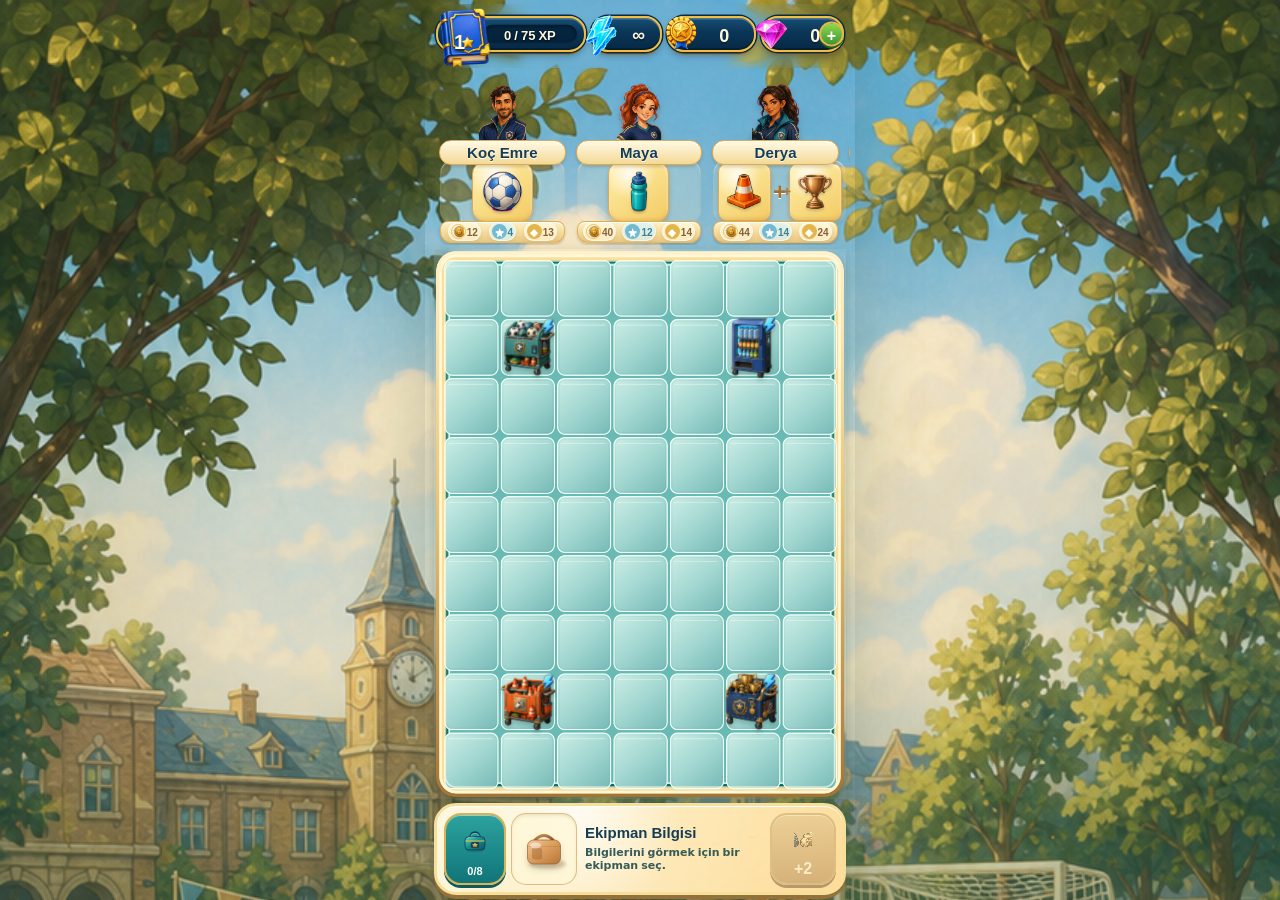
==== commit 4607ec28: "Refresh board asset stylesheet version" ====
--- a/index.html
+++ b/index.html
@@ -6,7 +6,7 @@
   <meta name="theme-color" content="#173f61">
   <title>Champion Tour — Futbol Birleştirme Prototipi</title>
   <link rel="stylesheet" href="style.css?v=cozy-reference-3">
-  <link rel="stylesheet" href="cozy-academy-production.css?v=cozy-reference-8">
+  <link rel="stylesheet" href="cozy-academy-production.css?v=cozy-reference-9">
 </head>
 <body>
   <div class="scene" aria-hidden="true">
--- a/cozy-academy-production.css
+++ b/cozy-academy-production.css
@@ -972,15 +972,15 @@
   z-index: 4;
   left: 50%;
   top: 50%;
-  width: 72%;
-  height: 78%;
+  width: 92%;
+  height: 96%;
   margin: 0;
   padding: 0;
   display: grid;
   place-items: center;
   transform:
     translate3d(-50%, calc(-50% - 2px), 0)
-    scale(calc(var(--item-visual-scale, 1) * .82));
+    scale(calc(var(--item-visual-scale, 1) * .9));
   background: transparent;
   will-change: transform;
 }
@@ -1003,8 +1003,8 @@
 
 .producer-wrap {
   z-index: 6;
-  width: 92%;
-  height: 97%;
+  width: 120%;
+  height: 125%;
   transform: translate3d(-50%, calc(-50% - 1px), 0);
   animation: ct-producer-idle 2.3s ease-in-out infinite;
 }
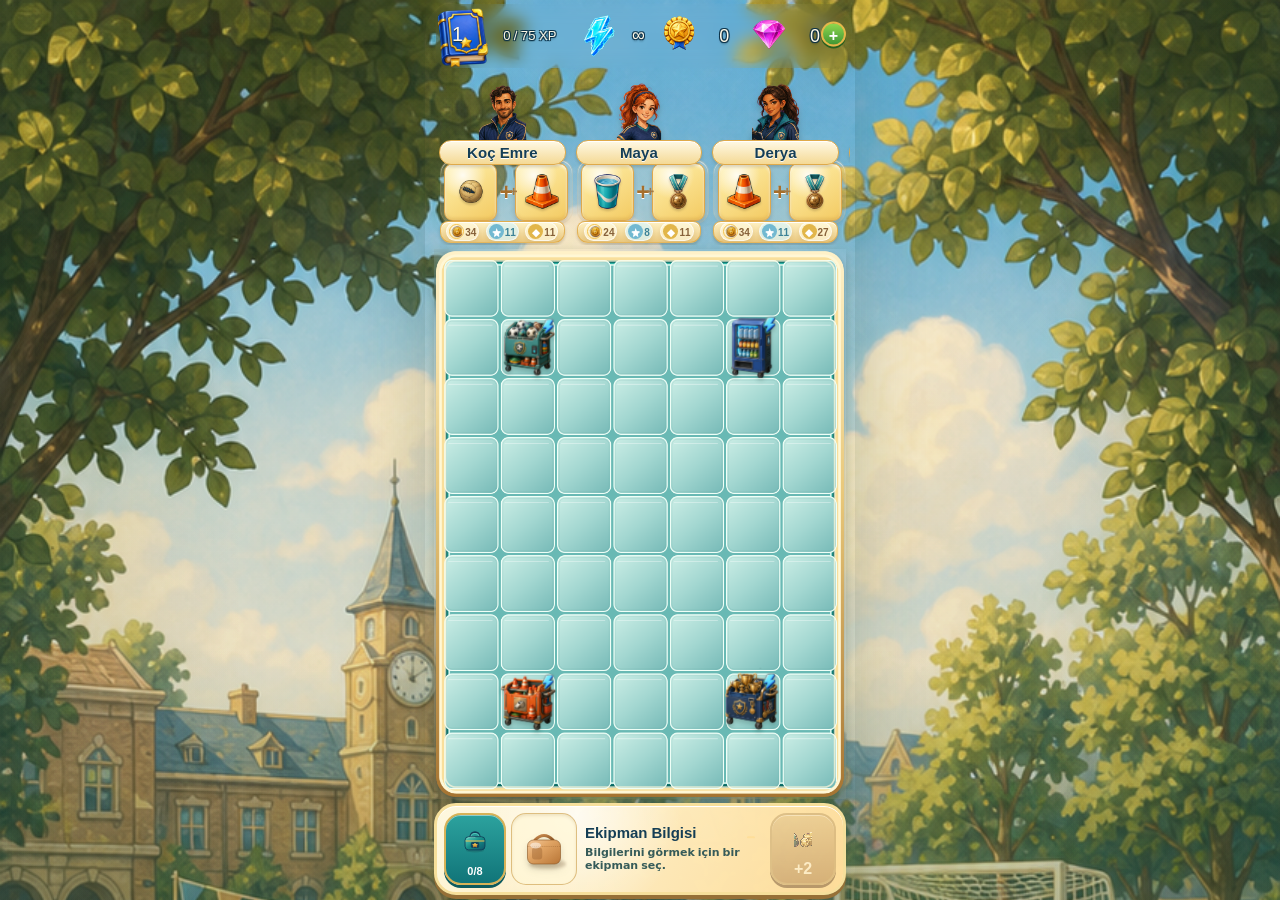
==== commit 72a876bd: "Make HUD icons transparent" ====
--- a/index.html
+++ b/index.html
@@ -6,7 +6,7 @@
   <meta name="theme-color" content="#173f61">
   <title>Champion Tour — Futbol Birleştirme Prototipi</title>
   <link rel="stylesheet" href="style.css?v=cozy-reference-3">
-  <link rel="stylesheet" href="cozy-academy-production.css?v=cozy-reference-9">
+  <link rel="stylesheet" href="cozy-academy-production.css?v=cozy-reference-10">
 </head>
 <body>
   <div class="scene" aria-hidden="true">
--- a/cozy-academy-production.css
+++ b/cozy-academy-production.css
@@ -1499,3 +1499,60 @@
     transition-duration: .01ms !important;
   }
 }
+
+
+/* HUD revision: free-standing icons and softer, centered value typography. */
+@font-face {
+  font-family: "Fredoka HUD";
+  src: url("assets/fonts/fredoka-latin-ext-500.woff2") format("woff2");
+  font-weight: 500;
+  font-display: swap;
+}
+
+.game-header .hud-capsule {
+  border: 0;
+  background: transparent;
+  box-shadow: none;
+}
+
+.level-copy::after {
+  display: none;
+}
+
+.level-copy::before {
+  left: 6px;
+  right: 6px;
+  top: auto;
+  bottom: 3px;
+  width: var(--xp-fill, 0%);
+  max-width: calc(100% - 12px);
+  height: 3px;
+  border-radius: 99px;
+  background: linear-gradient(90deg, #1ec4a5, #8ff0c6);
+  box-shadow: 0 1px 3px rgba(13, 89, 70, .46);
+}
+
+.level-ring #playerLevelValue {
+  padding-top: 0;
+  font-family: "Fredoka HUD", "Fredoka", sans-serif;
+  font-weight: 500;
+  text-shadow:
+    0 1px 0 #17374e,
+    0 2px 2px rgba(4, 28, 49, .42);
+}
+
+.player-level-card .level-copy strong,
+.game-header #energyValue,
+.game-header #coinValue,
+.game-header #gemValue {
+  color: #fff9e7;
+  font-family: "Fredoka HUD", "Fredoka", sans-serif;
+  font-weight: 500;
+  letter-spacing: .015em;
+  text-shadow:
+    -1px -1px 0 rgba(11, 48, 70, .86),
+    1px -1px 0 rgba(11, 48, 70, .86),
+    -1px 1px 0 rgba(11, 48, 70, .86),
+    1px 1px 0 rgba(11, 48, 70, .86),
+    0 2px 2px rgba(5, 33, 48, .42);
+}
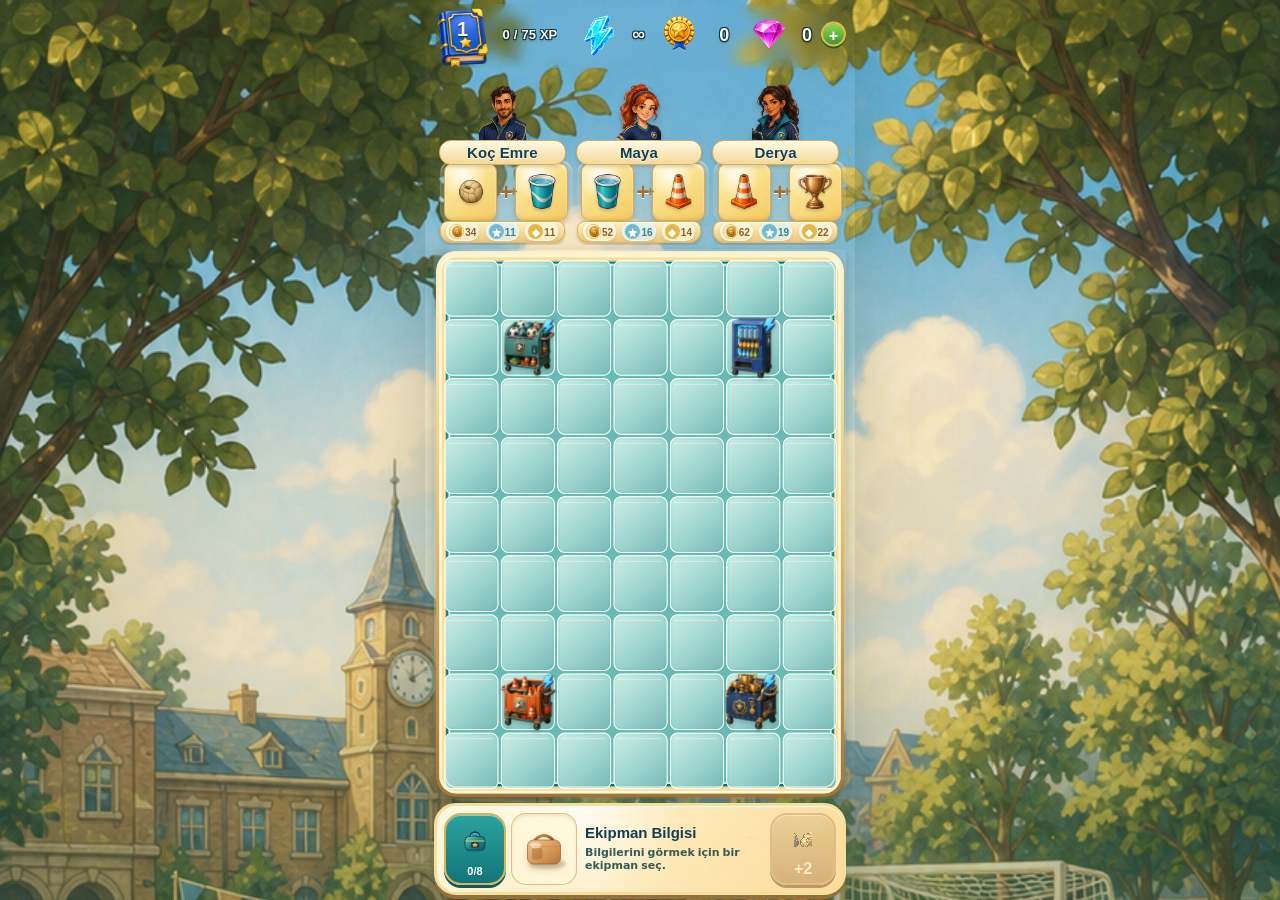
==== commit 727caece: "Align HUD values and update typeface" ====
--- a/index.html
+++ b/index.html
@@ -6,7 +6,7 @@
   <meta name="theme-color" content="#173f61">
   <title>Champion Tour — Futbol Birleştirme Prototipi</title>
   <link rel="stylesheet" href="style.css?v=cozy-reference-3">
-  <link rel="stylesheet" href="cozy-academy-production.css?v=cozy-reference-10">
+  <link rel="stylesheet" href="cozy-academy-production.css?v=cozy-reference-11">
 </head>
 <body>
   <div class="scene" aria-hidden="true">
--- a/cozy-academy-production.css
+++ b/cozy-academy-production.css
@@ -1556,3 +1556,32 @@
     1px 1px 0 rgba(11, 48, 70, .86),
     0 2px 2px rgba(5, 33, 48, .42);
 }
+
+
+/* Final HUD alignment: optical centers, not only element-box centers. */
+@font-face {
+  font-family: "Nunito HUD";
+  src: url("assets/fonts/nunito-sans-latin-ext-700.woff2") format("woff2");
+  font-weight: 700;
+  font-display: swap;
+}
+
+.level-ring #playerLevelValue {
+  transform: translate(5px, -4px);
+  font-family: "Nunito HUD", "Nunito Sans", sans-serif;
+  font-weight: 700;
+  letter-spacing: 0;
+}
+
+.resource-gems .resource-copy {
+  transform: translateX(-8px);
+}
+
+.player-level-card .level-copy strong,
+.game-header #energyValue,
+.game-header #coinValue,
+.game-header #gemValue {
+  font-family: "Nunito HUD", "Nunito Sans", sans-serif;
+  font-weight: 700;
+  letter-spacing: 0;
+}
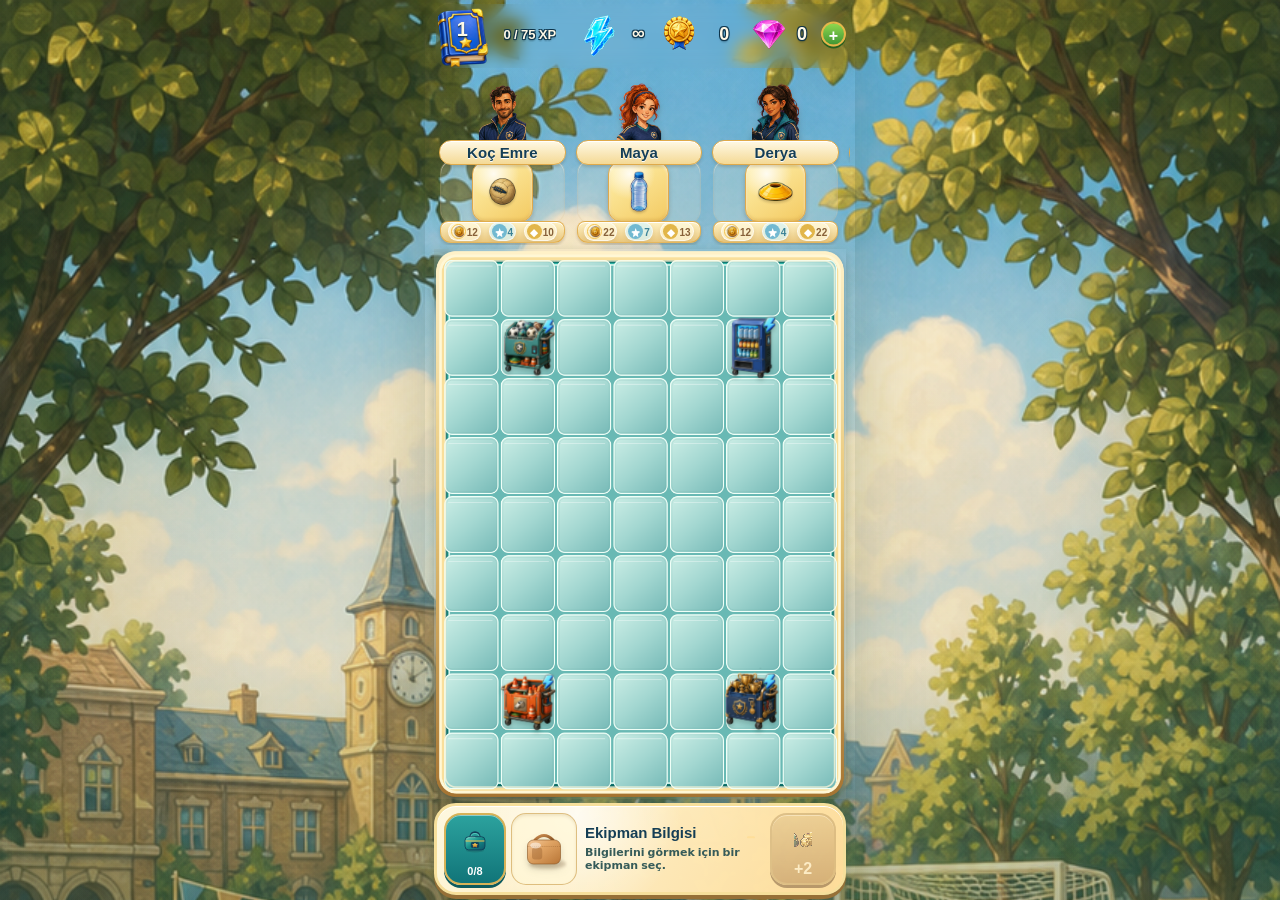
==== commit 69df4ddf: "Use Baloo font for HUD values" ====
--- a/index.html
+++ b/index.html
@@ -6,7 +6,7 @@
   <meta name="theme-color" content="#173f61">
   <title>Champion Tour — Futbol Birleştirme Prototipi</title>
   <link rel="stylesheet" href="style.css?v=cozy-reference-3">
-  <link rel="stylesheet" href="cozy-academy-production.css?v=cozy-reference-11">
+  <link rel="stylesheet" href="cozy-academy-production.css?v=cozy-reference-12">
 </head>
 <body>
   <div class="scene" aria-hidden="true">
--- a/cozy-academy-production.css
+++ b/cozy-academy-production.css
@@ -1585,3 +1585,27 @@
   font-weight: 700;
   letter-spacing: 0;
 }
+
+
+/* Baloo 2 gives the HUD values the friendly rounded game lettering requested. */
+@font-face {
+  font-family: "Baloo HUD";
+  src: url("assets/fonts/baloo-2-latin-ext-600-normal.woff2") format("woff2");
+  font-weight: 600;
+  font-style: normal;
+  font-display: swap;
+}
+
+.level-ring #playerLevelValue,
+.player-level-card .level-copy strong,
+.game-header #energyValue,
+.game-header #coinValue,
+.game-header #gemValue {
+  font-family: "Baloo HUD", sans-serif;
+  font-weight: 600;
+  letter-spacing: .01em;
+}
+
+.resource-gems .resource-copy {
+  transform: translateX(-13px);
+}
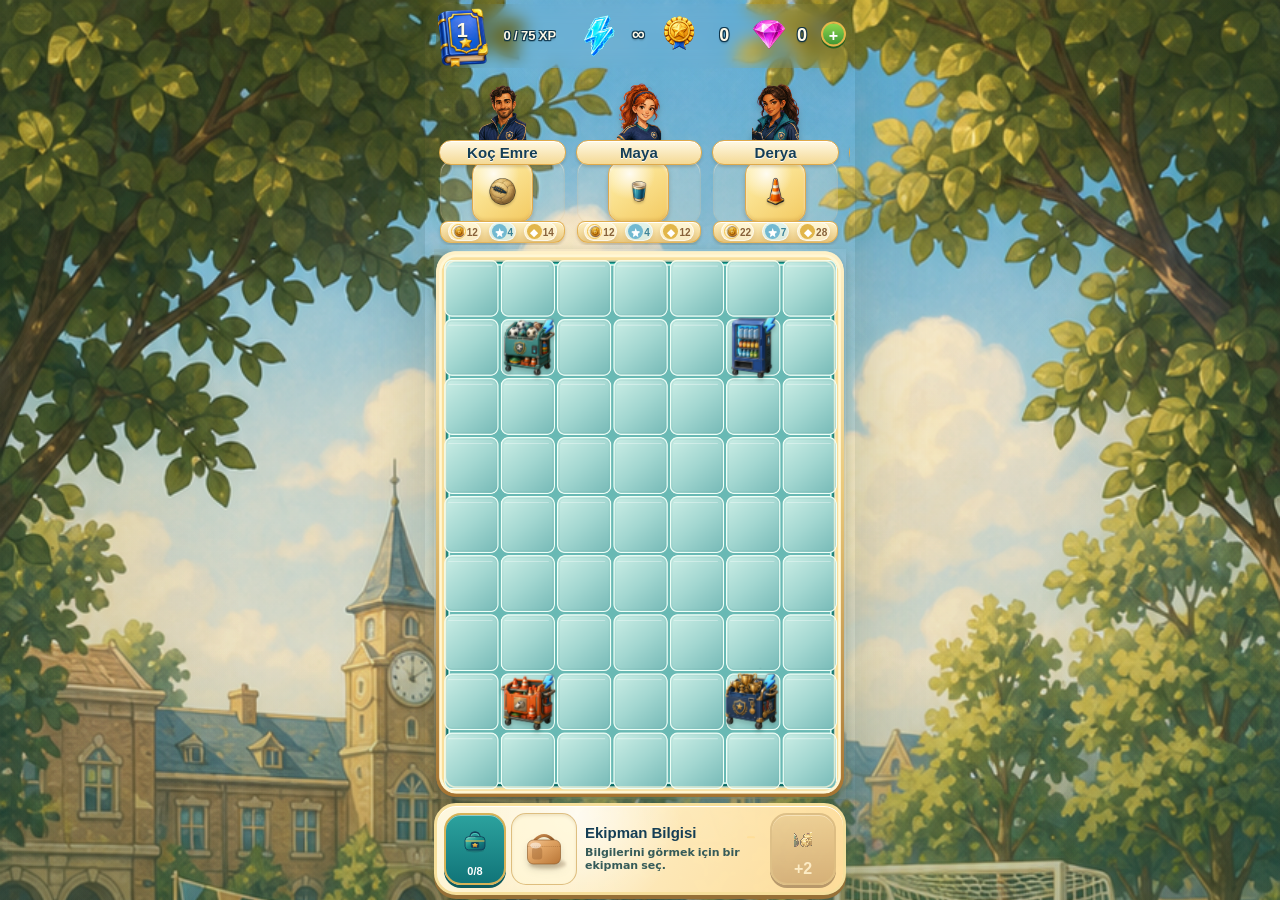
==== commit e35786ba: "Add storybook item chains and HUD typeface" ====
--- a/index.html
+++ b/index.html
@@ -6,7 +6,7 @@
   <meta name="theme-color" content="#173f61">
   <title>Champion Tour — Futbol Birleştirme Prototipi</title>
   <link rel="stylesheet" href="style.css?v=cozy-reference-3">
-  <link rel="stylesheet" href="cozy-academy-production.css?v=cozy-reference-12">
+  <link rel="stylesheet" href="cozy-academy-production.css?v=cozy-reference-13">
 </head>
 <body>
   <div class="scene" aria-hidden="true">
--- a/cozy-academy-production.css
+++ b/cozy-academy-production.css
@@ -1609,3 +1609,22 @@
 .resource-gems .resource-copy {
   transform: translateX(-13px);
 }
+
+
+/* DynaPuff provides a visibly friendlier casual-game HUD face. */
+@font-face {
+  font-family: "DynaPuff HUD";
+  src: url("assets/fonts/dynapuff-latin-ext-600-normal.woff2") format("woff2");
+  font-weight: 600;
+  font-style: normal;
+  font-display: swap;
+}
+.level-ring #playerLevelValue,
+.player-level-card .level-copy strong,
+.game-header #energyValue,
+.game-header #coinValue,
+.game-header #gemValue {
+  font-family: "DynaPuff HUD", sans-serif;
+  font-weight: 600;
+  letter-spacing: .01em;
+}
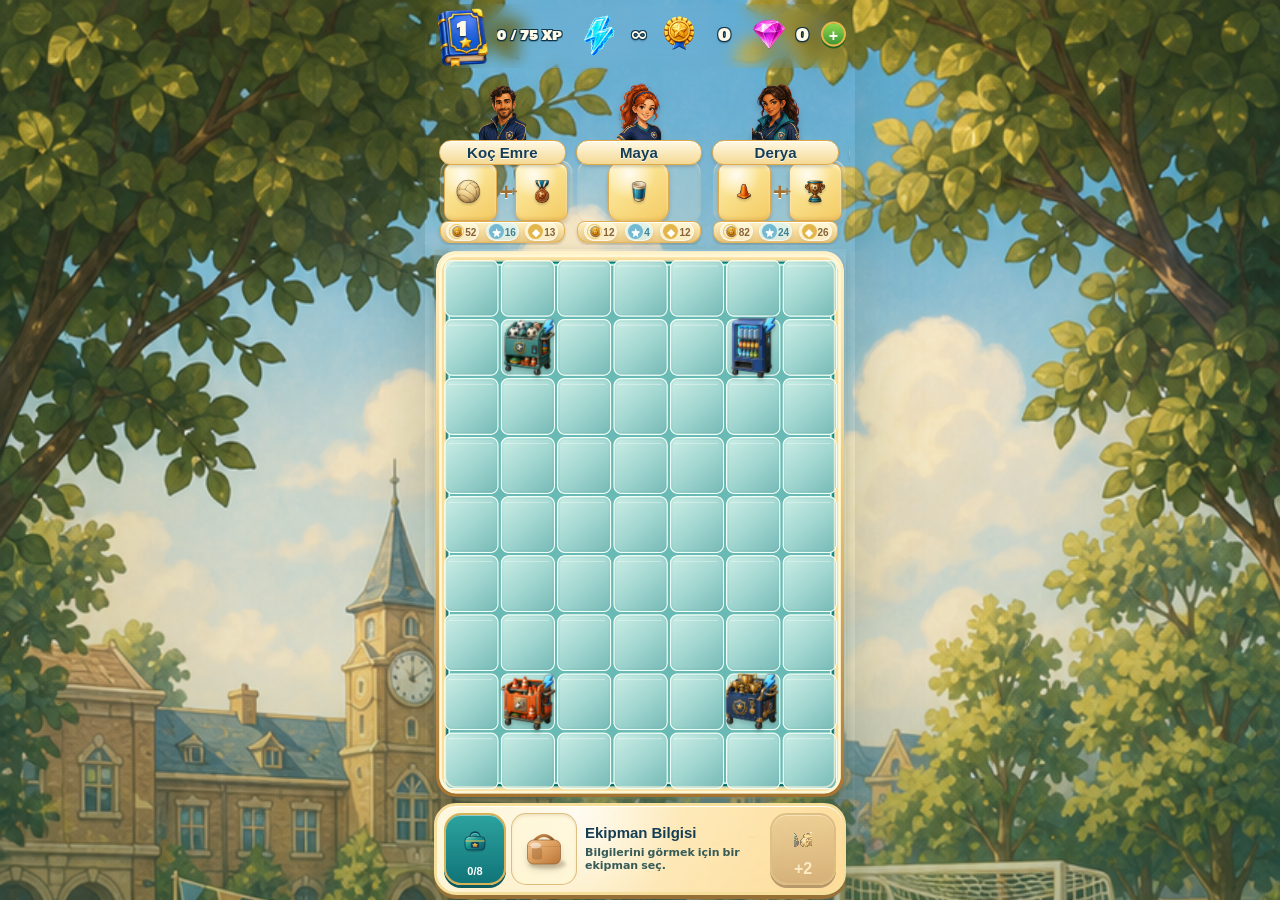
==== commit 1f243076: "Use Bowlby One SC for HUD values" ====
--- a/index.html
+++ b/index.html
@@ -6,7 +6,7 @@
   <meta name="theme-color" content="#173f61">
   <title>Champion Tour — Futbol Birleştirme Prototipi</title>
   <link rel="stylesheet" href="style.css?v=cozy-reference-3">
-  <link rel="stylesheet" href="cozy-academy-production.css?v=cozy-reference-13">
+  <link rel="stylesheet" href="cozy-academy-production.css?v=cozy-reference-14">
 </head>
 <body>
   <div class="scene" aria-hidden="true">
--- a/cozy-academy-production.css
+++ b/cozy-academy-production.css
@@ -1628,3 +1628,22 @@
   font-weight: 600;
   letter-spacing: .01em;
 }
+
+/* Selected HUD face: Bowlby One SC has full Turkish glyph coverage. */
+@font-face {
+  font-family: "Bowlby HUD";
+  src: url("assets/fonts/bowlby-one-sc-turkish-400.ttf") format("truetype");
+  font-weight: 400;
+  font-style: normal;
+  font-display: swap;
+}
+
+.level-ring #playerLevelValue,
+.player-level-card .level-copy strong,
+.game-header #energyValue,
+.game-header #coinValue,
+.game-header #gemValue {
+  font-family: "Bowlby HUD", sans-serif;
+  font-weight: 400;
+  letter-spacing: .01em;
+}
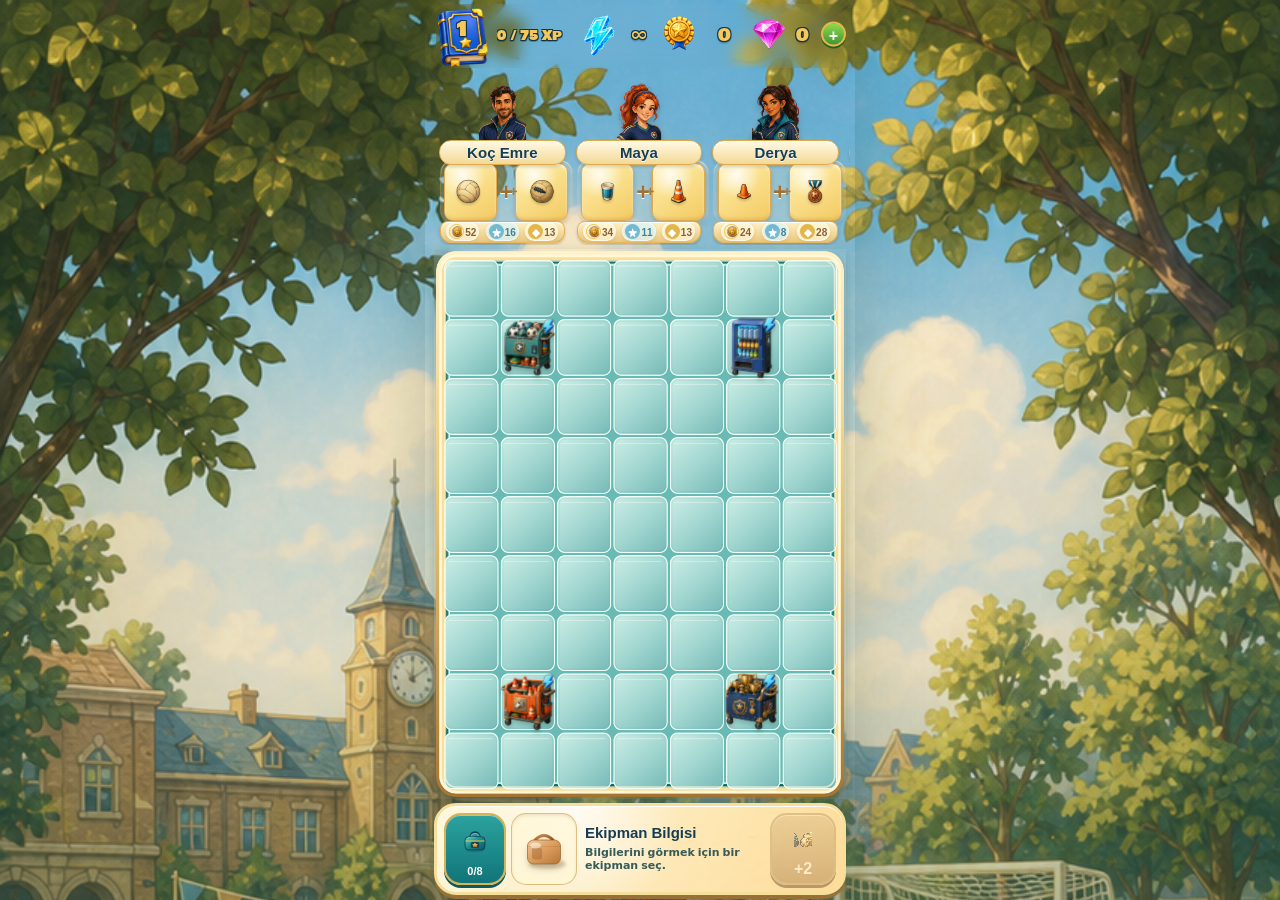
==== commit 88b0e061: "Use warm gold HUD values" ====
--- a/index.html
+++ b/index.html
@@ -6,7 +6,7 @@
   <meta name="theme-color" content="#173f61">
   <title>Champion Tour — Futbol Birleştirme Prototipi</title>
   <link rel="stylesheet" href="style.css?v=cozy-reference-3">
-  <link rel="stylesheet" href="cozy-academy-production.css?v=cozy-reference-14">
+  <link rel="stylesheet" href="cozy-academy-production.css?v=cozy-reference-15">
 </head>
 <body>
   <div class="scene" aria-hidden="true">
--- a/cozy-academy-production.css
+++ b/cozy-academy-production.css
@@ -1647,3 +1647,18 @@
   font-weight: 400;
   letter-spacing: .01em;
 }
+
+/* Warm academy gold replaces white while retaining HUD contrast. */
+.level-ring #playerLevelValue,
+.player-level-card .level-copy strong,
+.game-header #energyValue,
+.game-header #coinValue,
+.game-header #gemValue {
+  color: #f5c85c;
+  text-shadow:
+    -1px -1px 0 rgba(15, 50, 70, .92),
+    1px -1px 0 rgba(15, 50, 70, .92),
+    -1px 1px 0 rgba(15, 50, 70, .92),
+    1px 1px 0 rgba(15, 50, 70, .92),
+    0 2px 2px rgba(5, 33, 48, .48);
+}
